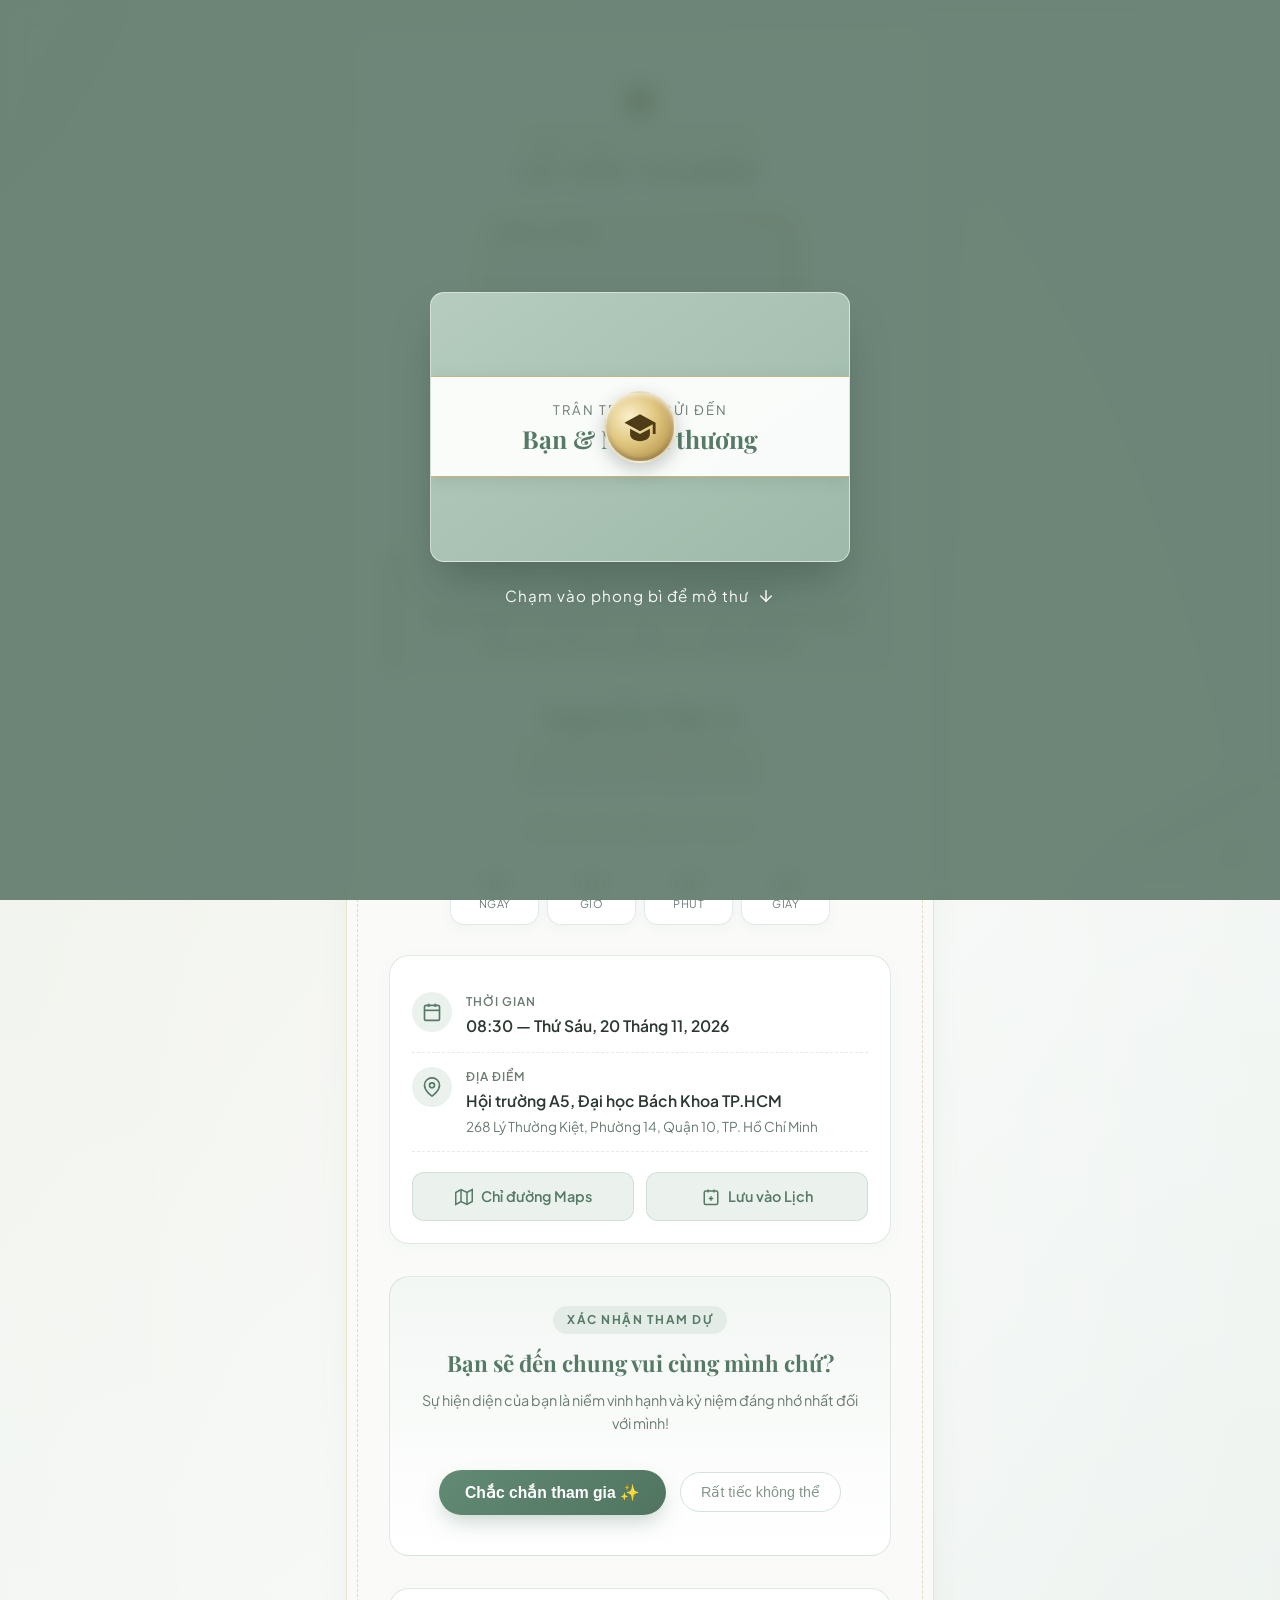
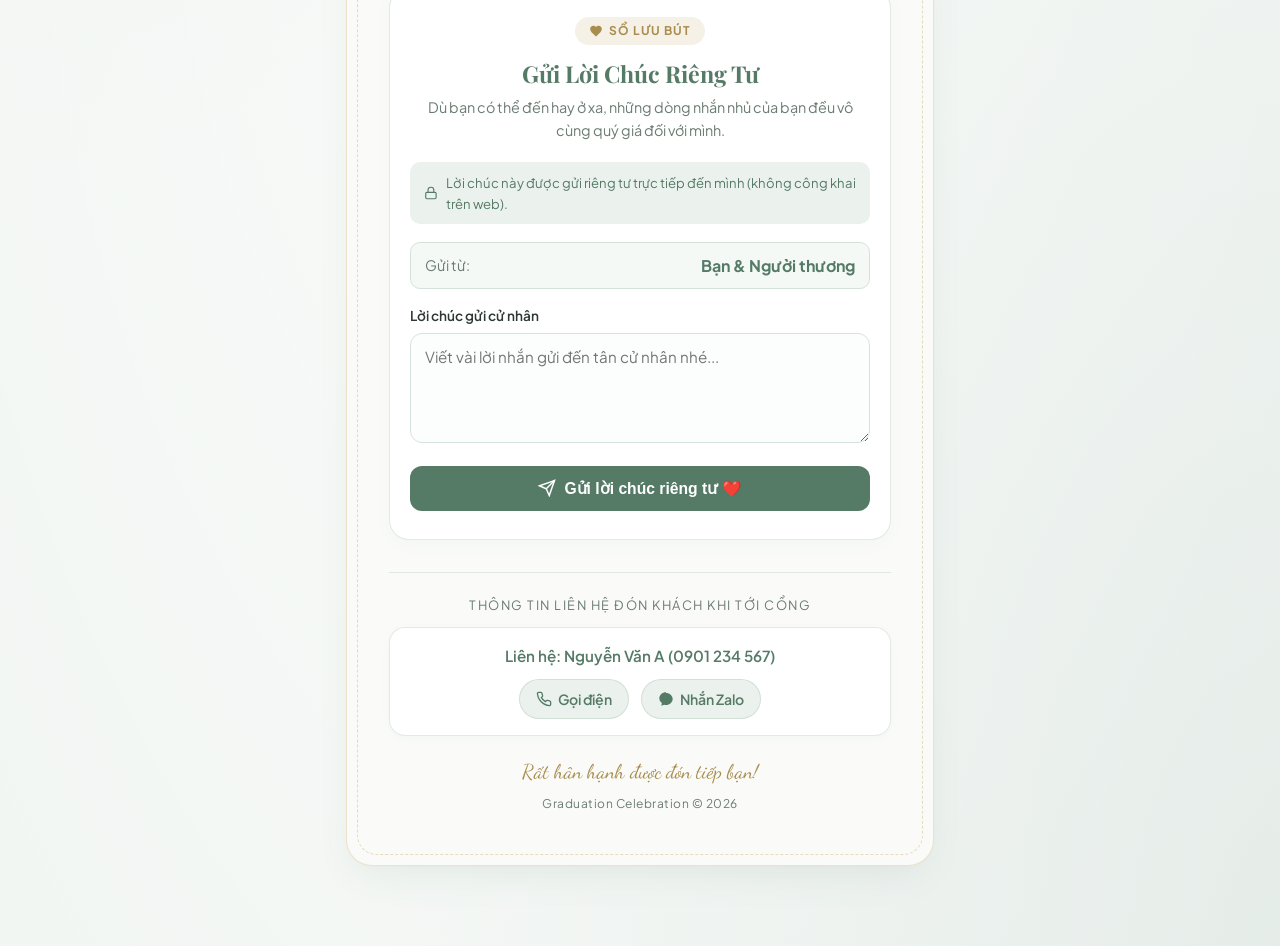
==== index.html @ 9ca1ee2d "Thiệp mời tốt nghiệp hoàn chỉnh" ====
<!DOCTYPE html>
<html lang="vi">
<head>
  <meta charset="UTF-8">
  <meta name="viewport" content="width=device-width, initial-scale=1.0, maximum-scale=1.0, user-scalable=no">
  <title>Thiệp Mời Lễ Tốt Nghiệp 🎓</title>
  
  <!-- Meta tags cho SEO & chia sẻ Zalo, Facebook, iMessage -->
  <meta property="og:title" content="Thư Mời Lễ Tốt Nghiệp Đại Học 🎓">
  <meta property="og:description" content="Trân trọng kính mời bạn đến chung vui cùng mình trong buổi lễ tốt nghiệp đại học!">
  <meta property="og:image" content="https://images.unsplash.com/photo-1523240795612-9a054b0db644?q=80&w=1000">
  <meta property="og:type" content="website">

  <!-- Google Fonts: Playfair Display + Dancing Script + Plus Jakarta Sans -->
  <link rel="preconnect" href="https://fonts.googleapis.com">
  <link rel="preconnect" href="https://fonts.gstatic.com" crossorigin>
  <link href="https://fonts.googleapis.com/css2?family=Dancing+Script:wght@600;700&family=Playfair+Display:ital,wght@0,600;0,700;1,500&family=Plus+Jakarta+Sans:wght@400;500;600;700&display=swap" rel="stylesheet">

  <!-- Canvas Confetti -->
  <script src="https://cdn.jsdelivr.net/npm/canvas-confetti@1.9.3/dist/confetti.browser.min.js"></script>

  <!-- Stylesheet -->
  <link rel="stylesheet" href="assets/css/style.css">
</head>
<body>

  <!-- Background Decorative Botanical SVG Leaves (Light Sage Green) -->
  <div class="botanical-bg-leaves">
    <svg class="leaf-top-left" viewBox="0 0 200 200" fill="none">
      <path d="M20 180 C 60 120, 120 60, 180 20 C 130 50, 80 100, 20 180 Z" fill="#6B907D"/>
      <path d="M40 160 C 80 130, 120 90, 160 50 C 120 70, 80 110, 40 160 Z" fill="#8CAFA0" opacity="0.7"/>
      <path d="M70 140 C 100 110, 140 80, 170 30" stroke="#CDB375" stroke-width="2"/>
    </svg>
    <svg class="leaf-bottom-right" viewBox="0 0 200 200" fill="none">
      <path d="M20 180 C 60 120, 120 60, 180 20 C 130 50, 80 100, 20 180 Z" fill="#6B907D"/>
      <path d="M40 160 C 80 130, 120 90, 160 50 C 120 70, 80 110, 40 160 Z" fill="#8CAFA0" opacity="0.7"/>
      <path d="M70 140 C 100 110, 140 80, 170 30" stroke="#CDB375" stroke-width="2"/>
    </svg>
  </div>

  <!-- Nút Bật/Tắt Nhạc Nền Góc Phải -->
  <button id="musicToggle" class="music-toggle" title="Bật/Tắt nhạc nền" aria-label="Nhạc nền">
    <svg width="22" height="22" viewBox="0 0 24 24" fill="none" stroke="currentColor" stroke-width="2" stroke-linecap="round" stroke-linejoin="round">
      <path d="M9 18V5l12-2v13"></path>
      <circle cx="6" cy="18" r="3"></circle>
      <circle cx="18" cy="16" r="3"></circle>
    </svg>
  </button>

  <!-- ==========================================================================
       MÀN HÌNH CHẶN LINK LẠ (KHI KHÔNG CÓ TRONG DANH SÁCH KHÁCH MỜI ĐÃ LƯU)
       ========================================================================== -->
  <div id="unauthorizedScreen" class="unauthorized-screen" style="display: none;">
    <div class="unauthorized-card">
      <div style="font-size: 3.2rem; margin-bottom: 12px;">🔒</div>
      <h2 class="font-serif" style="color: var(--primary-sage); font-size: 1.55rem; margin-bottom: 8px;">Thiệp Mời Không Hợp Lệ</h2>
      <p style="color: var(--text-muted); font-size: 0.95rem; line-height: 1.6; margin-bottom: 16px;">
        Rất tiếc, liên kết này không tồn tại trong danh sách khách mời chính thức của cử nhân.
      </p>
      <p style="font-size: 0.88rem; color: var(--primary-sage); background: var(--bg-sage-tint); padding: 12px 16px; border-radius: 12px; font-weight: 500;">
        Vui lòng liên hệ trực tiếp với cử nhân để nhận đường link thiệp mời chính xác bạn nhé! 🎓
      </p>
    </div>
  </div>

  <!-- ==========================================================================
       MÀN HÌNH MỞ PHONG BÌ (ENVELOPE SCREEN)
       ========================================================================== -->
  <div id="envelopeScreen" class="envelope-screen">
    <div class="envelope-container">
      
      <div id="envelopeBody" class="envelope-body">
        <!-- Đai giấy trang trọng có tên khách mời -->
        <div class="envelope-belly-band">
          <div class="envelope-to-label">Trân trọng gửi đến</div>
          <div id="envelopeGuestName" class="envelope-guest-name font-serif">Bạn & Người thương</div>
        </div>

        <!-- Con Dấu Sáp Vàng Biểu Tượng Tốt Nghiệp -->
        <div id="waxSeal" class="wax-seal" title="Chạm để mở thiệp">
          <svg width="34" height="34" viewBox="0 0 24 24" fill="#4D3C15">
            <path d="M12 3L1 9L12 15L21 10.09V17H23V9M5 13.18V17.18C5 19.94 8.13 22 12 22C15.87 22 19 19.94 19 17.18V13.18L12 17L5 13.18Z"/>
          </svg>
        </div>
      </div>

      <div class="envelope-prompt">
        <span>Chạm vào phong bì để mở thư</span>
        <svg width="18" height="18" viewBox="0 0 24 24" fill="none" stroke="currentColor" stroke-width="2" stroke-linecap="round" stroke-linejoin="round">
          <line x1="12" y1="5" x2="12" y2="19"></line>
          <polyline points="19 12 12 19 5 12"></polyline>
        </svg>
      </div>

    </div>
  </div>

  <!-- ==========================================================================
       NỘI DUNG THIỆP MỜI CHÍNH
       ========================================================================== -->
  <main class="main-wrapper">
    <article class="invitation-card">

      <!-- Header Icon & Tiêu đề -->
      <div class="card-header-badge">
        <svg class="botanical-icon" viewBox="0 0 24 24" fill="none" stroke="currentColor" stroke-width="1.5">
          <path d="M12 2L15.09 8.26L22 9.27L17 14.14L18.18 21.02L12 17.77L5.82 21.02L7 14.14L2 9.27L8.91 8.26L12 2Z"/>
        </svg>
        <span class="sub-header-tag">Graduation Invitation</span>
        <h1 class="main-invitation-title font-serif">Lễ Tốt Nghiệp</h1>
      </div>

      <!-- Khung Ảnh Vuông Bo Góc Cử Nhân (Square Frame With Slider Controls) -->
      <div class="photo-arch-container photo-square-container">
        <div id="photoArchInner" class="photo-arch-inner">
          <img src="https://images.unsplash.com/photo-1523240795612-9a054b0db644?q=80&w=1000&auto=format&fit=crop" alt="Ảnh Cử Nhân" loading="eager">
        </div>

        <!-- 2 Nút Lật Ảnh & Chấm Chỉ Số (Chỉ hiện khi có >= 2 ảnh) -->
        <button id="photoNavPrev" class="photo-nav-btn photo-nav-prev" type="button" title="Ảnh trước" style="display: none;">‹</button>
        <button id="photoNavNext" class="photo-nav-btn photo-nav-next" type="button" title="Ảnh tiếp theo" style="display: none;">›</button>
        <div id="photoDotsContainer" class="photo-dots-container" style="display: none;"></div>
      </div>

      <!-- Khối Lời Mời Cá Nhân Hóa (Dynamic URL to=...) -->
      <div class="guest-greeting-box">
        <div class="guest-greeting-to">
          Thân gửi: <span id="cardGuestName" class="guest-name-dynamic font-serif">Bạn & Người thương</span>
        </div>
        <div class="guest-greeting-body">
          Trân trọng kính mời bạn đến chung vui và chụp những bức ảnh kỷ niệm cùng mình trong ngày tốt nghiệp đại học!
        </div>
      </div>

      <!-- Thông tin cử nhân (Chủ tiệc) -->
      <div class="graduate-profile">
        <h2 id="graduateFullName" class="graduate-name font-serif">Nguyễn Văn A</h2>
        <div id="graduateDegreeTitle" class="degree-title">Cử nhân Công nghệ Thông tin</div>
        <div id="graduateUniversity" class="university-name">Đại học Bách Khoa - ĐHQG TP.HCM</div>
      </div>

      <!-- Đồng Hồ Đếm Ngược (Countdown) -->
      <section class="countdown-section">
        <div class="countdown-title">Đếm ngược đến giờ làm lễ</div>
        <div class="countdown-grid">
          <div class="countdown-unit">
            <div id="countDays" class="countdown-number">00</div>
            <div class="countdown-label">Ngày</div>
          </div>
          <div class="countdown-unit">
            <div id="countHours" class="countdown-number">00</div>
            <div class="countdown-label">Giờ</div>
          </div>
          <div class="countdown-unit">
            <div id="countMins" class="countdown-number">00</div>
            <div class="countdown-label">Phút</div>
          </div>
          <div class="countdown-unit">
            <div id="countSecs" class="countdown-number">00</div>
            <div class="countdown-label">Giây</div>
          </div>
        </div>
      </section>

      <!-- Chi Tiết Buổi Lễ (Ceremony Details) -->
      <section class="ceremony-details">
        
        <!-- Thời gian -->
        <div class="detail-row">
          <div class="detail-icon-wrap">
            <svg width="20" height="20" viewBox="0 0 24 24" fill="none" stroke="currentColor" stroke-width="2">
              <rect x="3" y="4" width="18" height="18" rx="2" ry="2"></rect>
              <line x1="16" y1="2" x2="16" y2="6"></line>
              <line x1="8" y1="2" x2="8" y2="6"></line>
              <line x1="3" y1="10" x2="21" y2="10"></line>
            </svg>
          </div>
          <div class="detail-content">
            <div class="detail-label">Thời gian</div>
            <div class="detail-value">
              <span id="ceremonyTimeFormatted">08:30</span> — <span id="ceremonyDateFormatted">Thứ Sáu, 20 Tháng 11, 2026</span>
            </div>
          </div>
        </div>

        <!-- Địa điểm -->
        <div class="detail-row">
          <div class="detail-icon-wrap">
            <svg width="20" height="20" viewBox="0 0 24 24" fill="none" stroke="currentColor" stroke-width="2">
              <path d="M21 10c0 7-9 13-9 13s-9-6-9-13a9 9 0 0 1 18 0z"></path>
              <circle cx="12" cy="10" r="3"></circle>
            </svg>
          </div>
          <div class="detail-content">
            <div class="detail-label">Địa điểm</div>
            <div id="ceremonyVenueName" class="detail-value">Hội trường A5, Đại học Bách Khoa TP.HCM</div>
            <div id="ceremonyAddress" class="detail-sub">268 Lý Thường Kiệt, Phường 14, Quận 10, TP.HCM</div>
          </div>
        </div>

        <!-- 2 Nút Tiện Ích: Maps & Calendar -->
        <div class="action-buttons-group">
          <a id="btnGoogleMaps" href="https://maps.google.com" target="_blank" rel="noopener noreferrer" class="btn-utility btn-maps">
            <svg width="18" height="18" viewBox="0 0 24 24" fill="none" stroke="currentColor" stroke-width="2">
              <polygon points="1 6 1 22 8 18 16 22 23 18 23 2 16 6 8 2 1 6"></polygon>
              <line x1="8" y1="2" x2="8" y2="18"></line>
              <line x1="16" y1="6" x2="16" y2="22"></line>
            </svg>
            <span>Chỉ đường Maps</span>
          </a>

          <a id="btnGoogleCalendar" href="#" target="_blank" rel="noopener noreferrer" class="btn-utility btn-calendar">
            <svg width="18" height="18" viewBox="0 0 24 24" fill="none" stroke="currentColor" stroke-width="2">
              <rect x="3" y="4" width="18" height="18" rx="2" ry="2"></rect>
              <line x1="16" y1="2" x2="16" y2="6"></line>
              <line x1="8" y1="2" x2="8" y2="6"></line>
              <line x1="12" y1="11" x2="12" y2="17"></line>
              <line x1="9" y1="14" x2="15" y2="14"></line>
            </svg>
            <span>Lưu vào Lịch</span>
          </a>
        </div>

      </section>

      <!-- ==========================================================================
           PHẦN 1: KHU VỰC TƯƠNG TÁC RSVP (ĐỘC LẬP)
           ========================================================================== -->
      <section class="rsvp-section">
        <span class="rsvp-badge">Xác nhận tham dự</span>
        <h3 class="rsvp-question font-serif">Bạn sẽ đến chung vui cùng mình chứ?</h3>
        <p class="rsvp-subtext">Sự hiện diện của bạn là niềm vinh hạnh và kỷ niệm đáng nhớ nhất đối với mình!</p>

        <div class="rsvp-buttons-area">
          <!-- Nút Chắc Chắn Tham Gia -->
          <button id="btnAttend" class="btn-attend" type="button">
            <span>Chắc chắn tham gia ✨</span>
          </button>

          <!-- Nút Troll Né Tránh (Runaway) -->
          <button id="btnRunaway" class="btn-decline" type="button">
            Rất tiếc không thể
          </button>
        </div>

        <!-- Thông báo sau khi xác nhận -->
        <div id="rsvpStatusMessage" class="rsvp-status-message"></div>
      </section>

      <!-- ==========================================================================
           PHẦN 2: KHU VỰC GỬI LỜI CHÚC RIÊNG TƯ (DÙNG LUÔN TÊN TRÊN LINK)
           ========================================================================== -->
      <section class="wishes-section">
        <div class="wishes-header">
          <span class="wishes-badge">
            <svg width="14" height="14" viewBox="0 0 24 24" fill="currentColor">
              <path d="M12 21.35l-1.45-1.32C5.4 15.36 2 12.28 2 8.5 2 5.42 4.42 3 7.5 3c1.74 0 3.41.81 4.5 2.09C13.09 3.81 14.76 3 16.5 3 19.58 3 22 5.42 22 8.5c0 3.78-3.4 6.86-8.55 11.54L12 21.35z"/>
            </svg>
            Sổ lưu bút
          </span>
          <h3 class="wishes-title font-serif">Gửi Lời Chúc Riêng Tư</h3>
          <p class="wishes-subtext">Dù bạn có thể đến hay ở xa, những dòng nhắn nhủ của bạn đều vô cùng quý giá đối với mình.</p>
        </div>

        <!-- Cam kết tính bảo mật (Private) -->
        <div class="privacy-notice">
          <svg width="16" height="16" viewBox="0 0 24 24" fill="none" stroke="currentColor" stroke-width="2">
            <rect x="3" y="11" width="18" height="11" rx="2" ry="2"></rect>
            <path d="M7 11V7a5 5 0 0 1 10 0v4"></path>
          </svg>
          <span>Lời chúc này được gửi riêng tư trực tiếp đến mình (không công khai trên web).</span>
        </div>

        <form id="wishForm">
          <!-- Hiển thị tên người gửi tự động lấy từ Link, không cần nhập lại -->
          <div class="wish-sender-badge">
            <span class="wish-sender-label">Gửi từ:</span>
            <span id="wishSenderDisplay" class="wish-sender-value">Bạn & Người thương</span>
          </div>

          <div class="form-group">
            <label class="form-label" for="wishMessage">Lời chúc gửi cử nhân</label>
            <textarea id="wishMessage" class="form-textarea" placeholder="Viết vài lời nhắn gửi đến tân cử nhân nhé..." required></textarea>
          </div>

          <button id="btnSendWish" type="submit" class="btn-send-wish">
            <svg width="18" height="18" viewBox="0 0 24 24" fill="none" stroke="currentColor" stroke-width="2">
              <line x1="22" y1="2" x2="11" y2="13"></line>
              <polygon points="22 2 15 22 11 13 2 9 22 2"></polygon>
            </svg>
            <span>Gửi lời chúc riêng tư ❤️</span>
          </button>
        </form>

        <div id="wishSuccessBox" class="wish-success-box">
          <p>Lời chúc của bạn đã được gửi riêng tới mình rồi nhé, cảm ơn bạn rất nhiều! ❤️</p>
        </div>
      </section>

      <!-- ==========================================================================
           FOOTER & THÔNG TIN LIÊN HỆ ĐÓN KHÁCH (TỐI GIẢN: SĐT / ZALO & NOTE TÊN)
           ========================================================================== -->
      <footer class="card-footer">
        <div class="footer-hotline-title">Thông tin liên hệ đón khách khi tới cổng</div>
        
        <div class="footer-contact-box">
          <div id="contactPersonNote" class="contact-name-note">
            Liên hệ: Nguyễn Văn A (0901 234 567)
          </div>
          <div class="footer-contact-actions">
            <!-- Nút gọi điện thoại trực tiếp -->
            <a id="btnContactPhone" href="tel:0901234567" class="contact-pill">
              <svg width="16" height="16" viewBox="0 0 24 24" fill="none" stroke="currentColor" stroke-width="2">
                <path d="M22 16.92v3a2 2 0 0 1-2.18 2 19.79 19.79 0 0 1-8.63-3.07 19.5 19.5 0 0 1-6-6 19.79 19.79 0 0 1-3.07-8.67A2 2 0 0 1 4.11 2h3a2 2 0 0 1 2 1.72 12.84 12.84 0 0 0 .7 2.81 2 2 0 0 1-.45 2.11L8.09 9.91a16 16 0 0 0 6 6l1.27-1.27a2 2 0 0 1 2.11-.45 12.84 12.84 0 0 0 2.81.7A2 2 0 0 1 22 16.92z"></path>
              </svg>
              <span>Gọi điện</span>
            </a>

            <!-- Nút mở Zalo trực tiếp bằng chính SĐT đó -->
            <a id="btnContactZalo" href="https://zalo.me/0901234567" target="_blank" rel="noopener noreferrer" class="contact-pill">
              <svg width="16" height="16" viewBox="0 0 24 24" fill="currentColor">
                <path d="M12 2C6.48 2 2 6.03 2 11c0 2.87 1.5 5.43 3.84 7.02L5 22l4.3-1.43C10.16 20.8 11.06 21 12 21c5.52 0 10-4.03 10-9s-4.48-9-10-9z"/>
              </svg>
              <span>Nhắn Zalo</span>
            </a>
          </div>
        </div>

        <div class="closing-message font-script">
          Rất hân hạnh được đón tiếp bạn!
        </div>

        <div class="copyright-text">
          Graduation Celebration © 2026
        </div>
      </footer>

    </article>
  </main>

  <!-- ==========================================================================
       MEME POPUP (Khi khách bấm trúng nút né tránh troll)
       ========================================================================== -->
  <div id="memeModal" class="meme-modal">
    <div class="meme-card">
      <div class="meme-icon">🎓😜</div>
      <h4 class="meme-title font-serif">Bạn nhanh tay quá rồi đấy!</h4>
      <p class="meme-desc">
        Bạn đã thử từ chối bất thành! Hệ thống xin phép tự động đổi thành: <strong>Chắc chắn tham gia</strong> nhé! Hẹn gặp bạn ở buổi lễ nhen!
      </p>
      <button id="btnMemeOk" type="button" class="btn-meme-ok">
        Được rồi, mình sẽ tới! 🥰
      </button>
    </div>
  </div>

  <!-- Scripts -->
  <script src="env.js"></script>
  <script src="assets/js/config.js"></script>
  <script src="assets/js/app.js"></script>
</body>
</html>
---- assets/css/style.css ----
/* ==========================================================================
   MINIMALIST BOTANICAL / LIGHT SAGE GREEN GRADUATION INVITATION STYLES
   ========================================================================== */

:root {
  /* Tông màu XANH NHẠT (Light Sage Green / Soft Matcha) chủ đạo */
  --bg-sage-light: #F2F6F3;
  --bg-sage-tint: #EBF2ED;
  --bg-sage-subtle: #DFEAE3;
  --bg-card: #FAFBF9;
  --bg-card-pure: #FFFFFF;
  
  /* Primary Soft Sage (Nhẹ nhàng, thanh lịch, không bị tối sẫm) */
  --primary-sage: #557A66;
  --primary-sage-hover: #466755;
  --primary-sage-light: #709480;
  --primary-sage-soft: #8BAAA0;
  --primary-sage-badge: #E3ECE6;
  
  /* Accent Champagne Gold (Vàng nhạt trang nhã) */
  --accent-gold: #CDB375;
  --accent-gold-light: #F7F1DF;
  --accent-gold-dark: #A88D4E;
  
  /* Typography Text Colors */
  --text-primary: #2C3831;
  --text-muted: #6B7C72;
  --text-gold: #A88D4E;
  
  /* Borders & Shadows */
  --border-soft: rgba(85, 122, 102, 0.16);
  --border-gold: rgba(205, 179, 117, 0.35);
  --shadow-card: 0 16px 40px -12px rgba(85, 122, 102, 0.12), 0 2px 6px rgba(0,0,0,0.02);
  --shadow-hover: 0 20px 45px -10px rgba(85, 122, 102, 0.18);
  --radius-card: 26px;
  --radius-arch: 160px 160px 24px 24px;
}

/* Reset & Base */
*, *::before, *::after {
  box-sizing: border-box;
  margin: 0;
  padding: 0;
}

html {
  scroll-behavior: smooth;
  font-size: 16px;
}

body {
  font-family: 'Plus Jakarta Sans', 'Montserrat', -apple-system, BlinkMacSystemFont, sans-serif;
  background-color: var(--bg-sage-light);
  background-image: 
    radial-gradient(at 0% 0%, rgba(205, 179, 117, 0.1) 0px, transparent 50%),
    radial-gradient(at 100% 100%, rgba(139, 170, 160, 0.12) 0px, transparent 50%),
    radial-gradient(at 50% 50%, rgba(255, 255, 255, 0.6) 0px, transparent 100%);
  color: var(--text-primary);
  line-height: 1.6;
  min-height: 100vh;
  position: relative;
  overflow-x: hidden;
  -webkit-font-smoothing: antialiased;
}

/* Typography Helpers */
.font-serif {
  font-family: 'Playfair Display', 'Cormorant Garamond', Georgia, serif;
}

.font-script {
  font-family: 'Dancing Script', 'Alex Brush', cursive;
}

/* Botanical Background Decor */
.botanical-bg-leaves {
  position: fixed;
  inset: 0;
  pointer-events: none;
  z-index: 0;
  overflow: hidden;
  opacity: 0.28;
}

.leaf-top-left {
  position: absolute;
  top: -60px;
  left: -60px;
  width: 260px;
  height: 260px;
  transform: rotate(-15deg);
}

.leaf-bottom-right {
  position: absolute;
  bottom: -60px;
  right: -60px;
  width: 280px;
  height: 280px;
  transform: rotate(195deg);
}

/* Floating Audio Toggle */
.music-toggle {
  position: fixed;
  bottom: 24px;
  right: 24px;
  z-index: 99;
  width: 48px;
  height: 48px;
  border-radius: 50%;
  background: var(--bg-card-pure);
  border: 1.5px solid var(--accent-gold);
  color: var(--primary-sage);
  display: flex;
  align-items: center;
  justify-content: center;
  cursor: pointer;
  box-shadow: 0 8px 20px rgba(85, 122, 102, 0.15);
  transition: all 0.3s cubic-bezier(0.34, 1.56, 0.64, 1);
}

.music-toggle:hover {
  transform: scale(1.1);
  background: #FFF;
}

.music-toggle.playing {
  animation: rotateDisc 6s linear infinite;
  box-shadow: 0 0 0 5px rgba(205, 179, 117, 0.25);
}

@keyframes rotateDisc {
  from { transform: rotate(0deg); }
  to { transform: rotate(360deg); }
}

/* ==========================================================================
   ENVELOPE SCREEN (Opening Experience - Tông Xanh Nhạt Pastel)
   ========================================================================== */
.envelope-screen {
  position: fixed;
  inset: 0;
  background: rgba(90, 118, 103, 0.88);
  backdrop-filter: blur(10px);
  z-index: 999;
  display: flex;
  flex-direction: column;
  align-items: center;
  justify-content: center;
  padding: 20px;
  transition: opacity 0.8s ease, visibility 0.8s ease;
}

.envelope-screen.opened {
  opacity: 0;
  visibility: hidden;
  pointer-events: none;
}

.envelope-container {
  width: 100%;
  max-width: 420px;
  perspective: 1000px;
  display: flex;
  flex-direction: column;
  align-items: center;
}

.envelope-body {
  position: relative;
  width: 100%;
  height: 270px;
  background: linear-gradient(145deg, #B5CCBE, #9EB9A9);
  border-radius: 14px;
  box-shadow: 0 25px 45px -10px rgba(35, 55, 45, 0.35);
  border: 1.5px solid rgba(255, 255, 255, 0.5);
  display: flex;
  align-items: center;
  justify-content: center;
  overflow: hidden;
  cursor: pointer;
  transition: transform 0.4s ease;
}

.envelope-body:hover {
  transform: translateY(-4px);
}

.envelope-belly-band {
  position: absolute;
  width: 100%;
  background: rgba(253, 254, 253, 0.96);
  padding: 22px 18px;
  text-align: center;
  box-shadow: 0 4px 15px rgba(70, 95, 80, 0.15);
  border-top: 1px solid var(--accent-gold);
  border-bottom: 1px solid var(--accent-gold);
  z-index: 2;
}

.envelope-to-label {
  font-size: 0.82rem;
  text-transform: uppercase;
  letter-spacing: 2px;
  color: var(--text-muted);
  margin-bottom: 4px;
}

.envelope-guest-name {
  font-size: 1.55rem;
  color: var(--primary-sage);
  font-weight: 700;
  line-height: 1.2;
}

/* Wax Seal Button (Vàng Nhạt) */
.wax-seal {
  position: absolute;
  z-index: 5;
  width: 72px;
  height: 72px;
  border-radius: 50%;
  background: radial-gradient(circle at 35% 35%, #FBF0CC 0%, #E2C983 40%, #B8974E 80%, #8C6F2F 100%);
  box-shadow: 
    0 6px 18px rgba(60, 80, 70, 0.3),
    inset 0 2px 4px rgba(255, 255, 255, 0.7),
    inset 0 -2px 5px rgba(0, 0, 0, 0.3);
  display: flex;
  align-items: center;
  justify-content: center;
  cursor: pointer;
  border: 2px solid rgba(255, 255, 255, 0.6);
  animation: pulseWax 2s infinite ease-in-out;
  transition: transform 0.3s ease;
}

.wax-seal:hover {
  transform: scale(1.08);
}

.wax-seal-initials {
  font-family: 'Playfair Display', serif;
  font-weight: 700;
  font-size: 1.45rem;
  color: #4D3C15;
  text-shadow: 1px 1px 1px rgba(255, 255, 255, 0.6), -1px -1px 1px rgba(0, 0, 0, 0.3);
  letter-spacing: 1px;
}

@keyframes pulseWax {
  0%, 100% {
    box-shadow: 0 6px 18px rgba(60, 80, 70, 0.3), 0 0 0 0 rgba(205, 179, 117, 0.4);
  }
  50% {
    box-shadow: 0 6px 20px rgba(60, 80, 70, 0.35), 0 0 0 12px rgba(205, 179, 117, 0);
  }
}

.envelope-prompt {
  margin-top: 22px;
  color: #FFFFFF;
  font-size: 0.95rem;
  letter-spacing: 1px;
  text-align: center;
  display: flex;
  align-items: center;
  gap: 8px;
  opacity: 0.95;
  animation: bounceHint 1.8s infinite ease-in-out;
}

@keyframes bounceHint {
  0%, 100% { transform: translateY(0); }
  50% { transform: translateY(5px); }
}

/* ==========================================================================
   MAIN INVITATION CARD (Container)
   ========================================================================== */
.main-wrapper {
  position: relative;
  z-index: 10;
  width: 100%;
  max-width: 620px;
  margin: 0 auto;
  padding: 26px 16px 80px 16px;
}

.invitation-card {
  background: var(--bg-card);
  border-radius: var(--radius-card);
  border: 1px solid var(--border-gold);
  box-shadow: var(--shadow-card);
  padding: 38px 22px;
  position: relative;
  overflow: hidden;
}

@media (min-width: 640px) {
  .invitation-card {
    padding: 52px 42px;
  }
}

/* Subtle Card Inner Border */
.invitation-card::after {
  content: '';
  position: absolute;
  inset: 10px;
  border: 1px dashed rgba(205, 179, 117, 0.45);
  border-radius: calc(var(--radius-card) - 6px);
  pointer-events: none;
}

/* Top Botanical Ribbon & Monogram */
.card-header-badge {
  text-align: center;
  margin-bottom: 22px;
}

.botanical-icon {
  width: 42px;
  height: 42px;
  margin: 0 auto 8px auto;
  display: block;
  fill: var(--accent-gold);
}

.sub-header-tag {
  font-size: 0.75rem;
  letter-spacing: 4px;
  text-transform: uppercase;
  color: var(--accent-gold-dark);
  font-weight: 600;
  display: block;
}

.main-invitation-title {
  font-size: 1.85rem;
  color: var(--primary-sage);
  font-weight: 700;
  letter-spacing: 1px;
  text-transform: uppercase;
  margin-top: 4px;
  line-height: 1.3;
}

/* Hero Portrait Frame (To hơn, Hình vuông bo cong nhẹ, Đẹp mắt) */
.photo-arch-container, .photo-square-container {
  width: 100%;
  max-width: 310px;
  height: 310px;
  margin: 24px auto;
  border-radius: 22px;
  padding: 6px;
  background: linear-gradient(135deg, var(--accent-gold-light), var(--accent-gold), var(--accent-gold-dark));
  box-shadow: 0 16px 32px -8px rgba(85, 122, 102, 0.22);
  position: relative;
}

@media (max-width: 360px) {
  .photo-arch-container, .photo-square-container {
    max-width: 270px;
    height: 270px;
  }
}

.photo-arch-inner {
  width: 100%;
  height: 100%;
  border-radius: 17px;
  overflow: hidden;
  background: #EAEFEA;
  position: relative;
}

.photo-arch-inner img {
  width: 100%;
  height: 100%;
  object-fit: cover;
  display: block;
  transition: opacity 0.6s ease-in-out;
}

.photo-arch-inner img.slider-item {
  position: absolute;
  inset: 0;
  opacity: 0;
  pointer-events: none;
}

.photo-arch-inner img.slider-item.active {
  opacity: 1;
  pointer-events: auto;
}

/* Nút Lật Ảnh Previous / Next */
.photo-nav-btn {
  position: absolute;
  top: 50%;
  transform: translateY(-50%);
  width: 36px;
  height: 36px;
  border-radius: 50%;
  background: rgba(255, 255, 255, 0.88);
  backdrop-filter: blur(6px);
  border: 1px solid rgba(85, 122, 102, 0.25);
  color: var(--primary-sage);
  font-size: 1.4rem;
  line-height: 1;
  display: flex;
  align-items: center;
  justify-content: center;
  cursor: pointer;
  z-index: 10;
  transition: all 0.25s cubic-bezier(0.34, 1.56, 0.64, 1);
  box-shadow: 0 4px 12px rgba(0, 0, 0, 0.15);
  user-select: none;
  padding: 0;
}

.photo-nav-btn:hover {
  background: #FFFFFF;
  color: var(--primary-sage-hover);
  transform: translateY(-50%) scale(1.12);
  box-shadow: 0 6px 16px rgba(0, 0, 0, 0.2);
}

.photo-nav-prev {
  left: 14px;
}

.photo-nav-next {
  right: 14px;
}

/* Chấm tròn phân trang (Dots) */
.photo-dots-container {
  position: absolute;
  bottom: 12px;
  left: 50%;
  transform: translateX(-50%);
  display: flex;
  align-items: center;
  gap: 6px;
  z-index: 10;
  background: rgba(0, 0, 0, 0.28);
  backdrop-filter: blur(4px);
  padding: 4px 8px;
  border-radius: 12px;
}

.photo-dot {
  width: 6px;
  height: 6px;
  border-radius: 50%;
  background: rgba(255, 255, 255, 0.55);
  transition: all 0.25s ease;
  cursor: pointer;
}

.photo-dot.active {
  width: 16px;
  border-radius: 4px;
  background: #FFFFFF;
}

/* Greeting Section */
.guest-greeting-box {
  background: rgba(235, 242, 237, 0.65);
  border: 1px solid var(--border-soft);
  border-left: 4px solid var(--primary-sage-light);
  border-radius: 12px;
  padding: 16px 18px;
  margin: 26px 0;
  text-align: center;
}

.guest-greeting-to {
  font-size: 0.95rem;
  color: var(--text-muted);
}

.guest-name-dynamic {
  font-size: 1.35rem;
  font-weight: 700;
  color: var(--primary-sage);
  display: inline-block;
  margin-left: 4px;
}

.guest-greeting-body {
  font-size: 0.92rem;
  color: var(--text-primary);
  margin-top: 6px;
  font-style: italic;
}

/* Graduate Name & Degree */
.graduate-profile {
  text-align: center;
  margin-bottom: 28px;
}

.graduate-name {
  font-size: 1.95rem;
  font-weight: 700;
  color: var(--primary-sage);
  line-height: 1.2;
}

.degree-title {
  font-size: 1rem;
  color: var(--accent-gold-dark);
  font-weight: 600;
  letter-spacing: 0.5px;
  margin-top: 4px;
}

.university-name {
  font-size: 0.9rem;
  color: var(--text-muted);
  margin-top: 2px;
}

/* Countdown Box */
.countdown-section {
  margin: 30px 0;
  text-align: center;
}

.countdown-title {
  font-size: 0.78rem;
  text-transform: uppercase;
  letter-spacing: 2px;
  color: var(--text-muted);
  margin-bottom: 12px;
}

.countdown-grid {
  display: grid;
  grid-template-columns: repeat(4, 1fr);
  gap: 8px;
  max-width: 380px;
  margin: 0 auto;
}

.countdown-unit {
  background: #FFFFFF;
  border: 1px solid var(--border-soft);
  border-radius: 14px;
  padding: 12px 6px;
  box-shadow: 0 4px 12px rgba(85, 122, 102, 0.05);
}

.countdown-number {
  font-size: 1.55rem;
  font-weight: 700;
  color: var(--primary-sage);
  line-height: 1.1;
  font-family: 'Playfair Display', serif;
}

.countdown-label {
  font-size: 0.68rem;
  color: var(--text-muted);
  text-transform: uppercase;
  letter-spacing: 0.5px;
  margin-top: 2px;
}

/* ==========================================================================
   CEREMONY DETAILS CARD
   ========================================================================== */
.ceremony-details {
  background: #FFFFFF;
  border-radius: 20px;
  border: 1px solid var(--border-soft);
  padding: 22px;
  margin: 30px 0;
  box-shadow: 0 4px 16px rgba(85, 122, 102, 0.04);
}

.detail-row {
  display: flex;
  align-items: flex-start;
  gap: 14px;
  padding: 14px 0;
  border-bottom: 1px dashed rgba(85, 122, 102, 0.15);
}

.detail-row:last-child {
  border-bottom: none;
  padding-bottom: 0;
}

.detail-icon-wrap {
  width: 40px;
  height: 40px;
  border-radius: 50%;
  background: var(--bg-sage-tint);
  color: var(--primary-sage);
  display: flex;
  align-items: center;
  justify-content: center;
  flex-shrink: 0;
}

.detail-content {
  flex: 1;
}

.detail-label {
  font-size: 0.75rem;
  text-transform: uppercase;
  letter-spacing: 1px;
  color: var(--text-muted);
  font-weight: 600;
}

.detail-value {
  font-size: 0.98rem;
  color: var(--text-primary);
  font-weight: 600;
  margin-top: 2px;
}

.detail-sub {
  font-size: 0.85rem;
  color: var(--text-muted);
  margin-top: 2px;
}

/* Action Buttons (Maps & Calendar) */
.action-buttons-group {
  display: grid;
  grid-template-columns: 1fr;
  gap: 12px;
  margin-top: 20px;
}

@media (min-width: 480px) {
  .action-buttons-group {
    grid-template-columns: 1fr 1fr;
  }
}

.btn-utility {
  display: inline-flex;
  align-items: center;
  justify-content: center;
  gap: 8px;
  padding: 12px 18px;
  border-radius: 12px;
  font-size: 0.9rem;
  font-weight: 600;
  text-decoration: none;
  transition: all 0.25s ease;
  cursor: pointer;
}

.btn-maps {
  background: var(--bg-sage-tint);
  color: var(--primary-sage);
  border: 1px solid var(--border-soft);
}

.btn-maps:hover {
  background: var(--bg-sage-subtle);
  transform: translateY(-2px);
}

.btn-calendar {
  background: var(--bg-sage-tint);
  color: var(--primary-sage);
  border: 1px solid var(--border-soft);
}

.btn-calendar:hover {
  background: var(--bg-sage-subtle);
  transform: translateY(-2px);
}

/* ==========================================================================
   STANDALONE RSVP SECTION
   ========================================================================== */
.rsvp-section {
  background: linear-gradient(180deg, #F3F7F4 0%, #FFFFFF 100%);
  border-radius: 20px;
  border: 1px solid var(--border-soft);
  padding: 28px 18px;
  margin: 32px 0;
  text-align: center;
  position: relative;
  overflow: hidden;
}

.rsvp-badge {
  display: inline-block;
  background: var(--primary-sage-badge);
  color: var(--primary-sage);
  font-size: 0.75rem;
  font-weight: 700;
  padding: 4px 14px;
  border-radius: 20px;
  text-transform: uppercase;
  letter-spacing: 1.5px;
  margin-bottom: 12px;
}

.rsvp-question {
  font-size: 1.4rem;
  color: var(--primary-sage);
  font-weight: 700;
  margin-bottom: 8px;
}

.rsvp-subtext {
  font-size: 0.9rem;
  color: var(--text-muted);
  max-width: 440px;
  margin: 0 auto 22px auto;
}

/* RSVP Interactive Area */
.rsvp-buttons-area {
  position: relative;
  min-height: 70px;
  display: flex;
  align-items: center;
  justify-content: center;
  gap: 14px;
  flex-wrap: wrap;
}

/* Button 1: Attend (Soft Sage Green - Nhẹ Nhàng Tươi Sáng) */
.btn-attend {
  background: linear-gradient(135deg, #628A74, #507460);
  color: #FFFFFF;
  border: none;
  padding: 13px 26px;
  border-radius: 30px;
  font-size: 0.98rem;
  font-weight: 600;
  cursor: pointer;
  box-shadow: 0 10px 22px -5px rgba(85, 122, 102, 0.35);
  display: inline-flex;
  align-items: center;
  gap: 8px;
  transition: all 0.3s cubic-bezier(0.34, 1.56, 0.64, 1);
  position: relative;
  z-index: 2;
}

.btn-attend:hover {
  transform: translateY(-2px) scale(1.02);
  box-shadow: 0 12px 25px -4px rgba(85, 122, 102, 0.45);
}

.btn-attend.confirmed {
  background: linear-gradient(135deg, #4F936B, #3D7856);
  pointer-events: none;
}

/* Button 2: Runaway Troll Button */
.btn-decline {
  background: #FFFFFF;
  color: #83978B;
  border: 1px solid #D5E2D9;
  padding: 11px 20px;
  border-radius: 30px;
  font-size: 0.9rem;
  font-weight: 500;
  cursor: pointer;
  transition: transform 0.22s cubic-bezier(0.2, 0.8, 0.2, 1), background-color 0.2s, color 0.2s;
  user-select: none;
  touch-action: none;
  position: relative;
  z-index: 3;
  white-space: nowrap;
}

.btn-decline:hover {
  background: #FFF5F5;
  color: #D32F2F;
  border-color: #FFCDD2;
}

.btn-decline.teleporting {
  position: fixed !important;
}

.rsvp-status-message {
  margin-top: 16px;
  font-size: 0.92rem;
  font-weight: 600;
  color: var(--primary-sage);
  display: none;
  animation: fadeIn 0.4s ease-in;
}

/* ==========================================================================
   STANDALONE PRIVATE WISHES (GUESTBOOK)
   ========================================================================== */
.wishes-section {
  background: #FFFFFF;
  border-radius: 20px;
  border: 1px solid var(--border-soft);
  padding: 28px 20px;
  margin: 32px 0;
  box-shadow: 0 4px 16px rgba(85, 122, 102, 0.04);
}

.wishes-header {
  text-align: center;
  margin-bottom: 20px;
}

.wishes-badge {
  display: inline-flex;
  align-items: center;
  gap: 6px;
  background: rgba(205, 179, 117, 0.18);
  color: var(--accent-gold-dark);
  font-size: 0.75rem;
  font-weight: 700;
  padding: 4px 14px;
  border-radius: 20px;
  text-transform: uppercase;
  letter-spacing: 1px;
  margin-bottom: 10px;
}

.wishes-title {
  font-size: 1.45rem;
  color: var(--primary-sage);
  font-weight: 700;
}

.wishes-subtext {
  font-size: 0.9rem;
  color: var(--text-muted);
  margin-top: 4px;
}

/* Privacy Guarantee Tag */
.privacy-notice {
  display: flex;
  align-items: center;
  justify-content: center;
  gap: 8px;
  background: var(--bg-sage-tint);
  border-radius: 10px;
  padding: 10px 14px;
  font-size: 0.82rem;
  color: var(--primary-sage);
  margin-bottom: 18px;
}

/* Khối hiển thị tên khách mời tự động (Khóa cố định không cần gõ) */
.wish-sender-badge {
  display: flex;
  align-items: center;
  justify-content: space-between;
  background: #F5F9F6;
  border: 1px solid #D5E2D9;
  border-radius: 10px;
  padding: 10px 14px;
  margin-bottom: 16px;
  font-size: 0.9rem;
}

.wish-sender-label {
  color: var(--text-muted);
}

.wish-sender-value {
  color: var(--primary-sage);
  font-weight: 700;
  font-size: 1rem;
}

.form-group {
  margin-bottom: 16px;
  text-align: left;
}

.form-label {
  display: block;
  font-size: 0.85rem;
  font-weight: 600;
  color: var(--text-primary);
  margin-bottom: 6px;
}

.form-textarea {
  width: 100%;
  border: 1.5px solid #D7E4DC;
  border-radius: 12px;
  padding: 12px 14px;
  font-size: 0.95rem;
  font-family: inherit;
  color: var(--text-primary);
  background: #FCFDFD;
  transition: all 0.25s ease;
  min-height: 110px;
  resize: vertical;
  line-height: 1.5;
}

.form-textarea:focus {
  outline: none;
  border-color: var(--primary-sage);
  box-shadow: 0 0 0 4px rgba(85, 122, 102, 0.12);
  background: #FFFFFF;
}

.btn-send-wish {
  width: 100%;
  background: var(--primary-sage);
  color: #FFFFFF;
  border: none;
  padding: 13px 20px;
  border-radius: 12px;
  font-size: 0.98rem;
  font-weight: 600;
  cursor: pointer;
  display: flex;
  align-items: center;
  justify-content: center;
  gap: 8px;
  transition: all 0.25s ease;
}

.btn-send-wish:hover {
  background: var(--primary-sage-hover);
  transform: translateY(-2px);
}

.btn-send-wish:disabled {
  opacity: 0.7;
  cursor: not-allowed;
  transform: none;
}

.wish-success-box {
  display: none;
  background: #EFF7F2;
  border: 1px solid #C4E4CF;
  border-radius: 14px;
  padding: 18px;
  text-align: center;
  animation: fadeIn 0.4s ease-in;
}

.wish-success-box p {
  color: #2D7546;
  font-size: 0.95rem;
  font-weight: 600;
}

/* ==========================================================================
   FOOTER SECTION (Thông tin liên hệ tối giản: SĐT + Zalo + Note Tên)
   ========================================================================== */
.card-footer {
  text-align: center;
  margin-top: 32px;
  padding-top: 22px;
  border-top: 1px solid var(--border-soft);
}

.footer-hotline-title {
  font-size: 0.8rem;
  text-transform: uppercase;
  letter-spacing: 1.5px;
  color: var(--text-muted);
}

.footer-contact-box {
  background: #FFFFFF;
  border: 1px solid var(--border-soft);
  border-radius: 16px;
  padding: 16px;
  margin: 12px 0 20px 0;
  box-shadow: 0 2px 8px rgba(85, 122, 102, 0.04);
}

.contact-name-note {
  font-size: 0.95rem;
  font-weight: 600;
  color: var(--primary-sage);
  margin-bottom: 10px;
}

.footer-contact-actions {
  display: flex;
  align-items: center;
  justify-content: center;
  gap: 12px;
  flex-wrap: wrap;
}

.contact-pill {
  display: inline-flex;
  align-items: center;
  gap: 6px;
  background: var(--bg-sage-tint);
  border: 1px solid var(--border-soft);
  padding: 8px 16px;
  border-radius: 20px;
  font-size: 0.88rem;
  font-weight: 600;
  color: var(--primary-sage);
  text-decoration: none;
  transition: all 0.2s ease;
}

.contact-pill:hover {
  background: var(--bg-sage-subtle);
  border-color: var(--primary-sage);
  transform: translateY(-1px);
}

.closing-message {
  font-size: 1.25rem;
  color: var(--accent-gold-dark);
  margin-bottom: 6px;
}

.copyright-text {
  font-size: 0.75rem;
  color: var(--text-muted);
  letter-spacing: 0.5px;
}

/* ==========================================================================
   MEME POPUP MODAL (Khi khách bấm trúng nút né tránh troll)
   ========================================================================== */
.meme-modal {
  position: fixed;
  inset: 0;
  background: rgba(0, 0, 0, 0.5);
  backdrop-filter: blur(4px);
  z-index: 1000;
  display: flex;
  align-items: center;
  justify-content: center;
  padding: 20px;
  opacity: 0;
  visibility: hidden;
  transition: all 0.3s ease;
}

.meme-modal.active {
  opacity: 1;
  visibility: visible;
}

.meme-card {
  background: #FFFFFF;
  border-radius: 20px;
  max-width: 390px;
  width: 100%;
  padding: 26px 22px;
  text-align: center;
  box-shadow: 0 20px 45px rgba(0,0,0,0.2);
  transform: scale(0.9);
  transition: transform 0.3s cubic-bezier(0.34, 1.56, 0.64, 1);
}

.meme-modal.active .meme-card {
  transform: scale(1);
}

.meme-icon {
  font-size: 2.8rem;
  margin-bottom: 10px;
}

.meme-title {
  font-size: 1.3rem;
  font-weight: 700;
  color: var(--primary-sage);
  margin-bottom: 6px;
}

.meme-desc {
  font-size: 0.92rem;
  color: var(--text-primary);
  line-height: 1.5;
  margin-bottom: 18px;
}

.btn-meme-ok {
  background: var(--primary-sage);
  color: #FFFFFF;
  border: none;
  padding: 11px 22px;
  border-radius: 25px;
  font-size: 0.92rem;
  font-weight: 600;
  cursor: pointer;
}

/* Animations */
@keyframes fadeIn {
  from { opacity: 0; transform: translateY(6px); }
  to { opacity: 1; transform: translateY(0); }
}

/* Loading Spinner */
.spinner {
  width: 18px;
  height: 18px;
  border: 2px solid rgba(255, 255, 255, 0.4);
  border-top-color: #FFFFFF;
  border-radius: 50%;
  animation: spin 0.8s linear infinite;
  display: inline-block;
}

@keyframes spin {
  to { transform: rotate(360deg); }
}

/* ==========================================================================
   UNAUTHORIZED SCREEN (Chặn link lạ / không có trong danh sách)
   ========================================================================== */
.unauthorized-screen {
  position: fixed;
  inset: 0;
  z-index: 10000;
  background: var(--bg-sage-light);
  display: flex;
  align-items: center;
  justify-content: center;
  padding: 20px;
  text-align: center;
}

.unauthorized-card {
  background: #FFFFFF;
  border-radius: 24px;
  border: 1px solid var(--border-soft);
  padding: 40px 24px;
  max-width: 420px;
  width: 100%;
  box-shadow: 0 20px 45px rgba(85, 122, 102, 0.12);
  animation: fadeIn 0.4s ease;
}
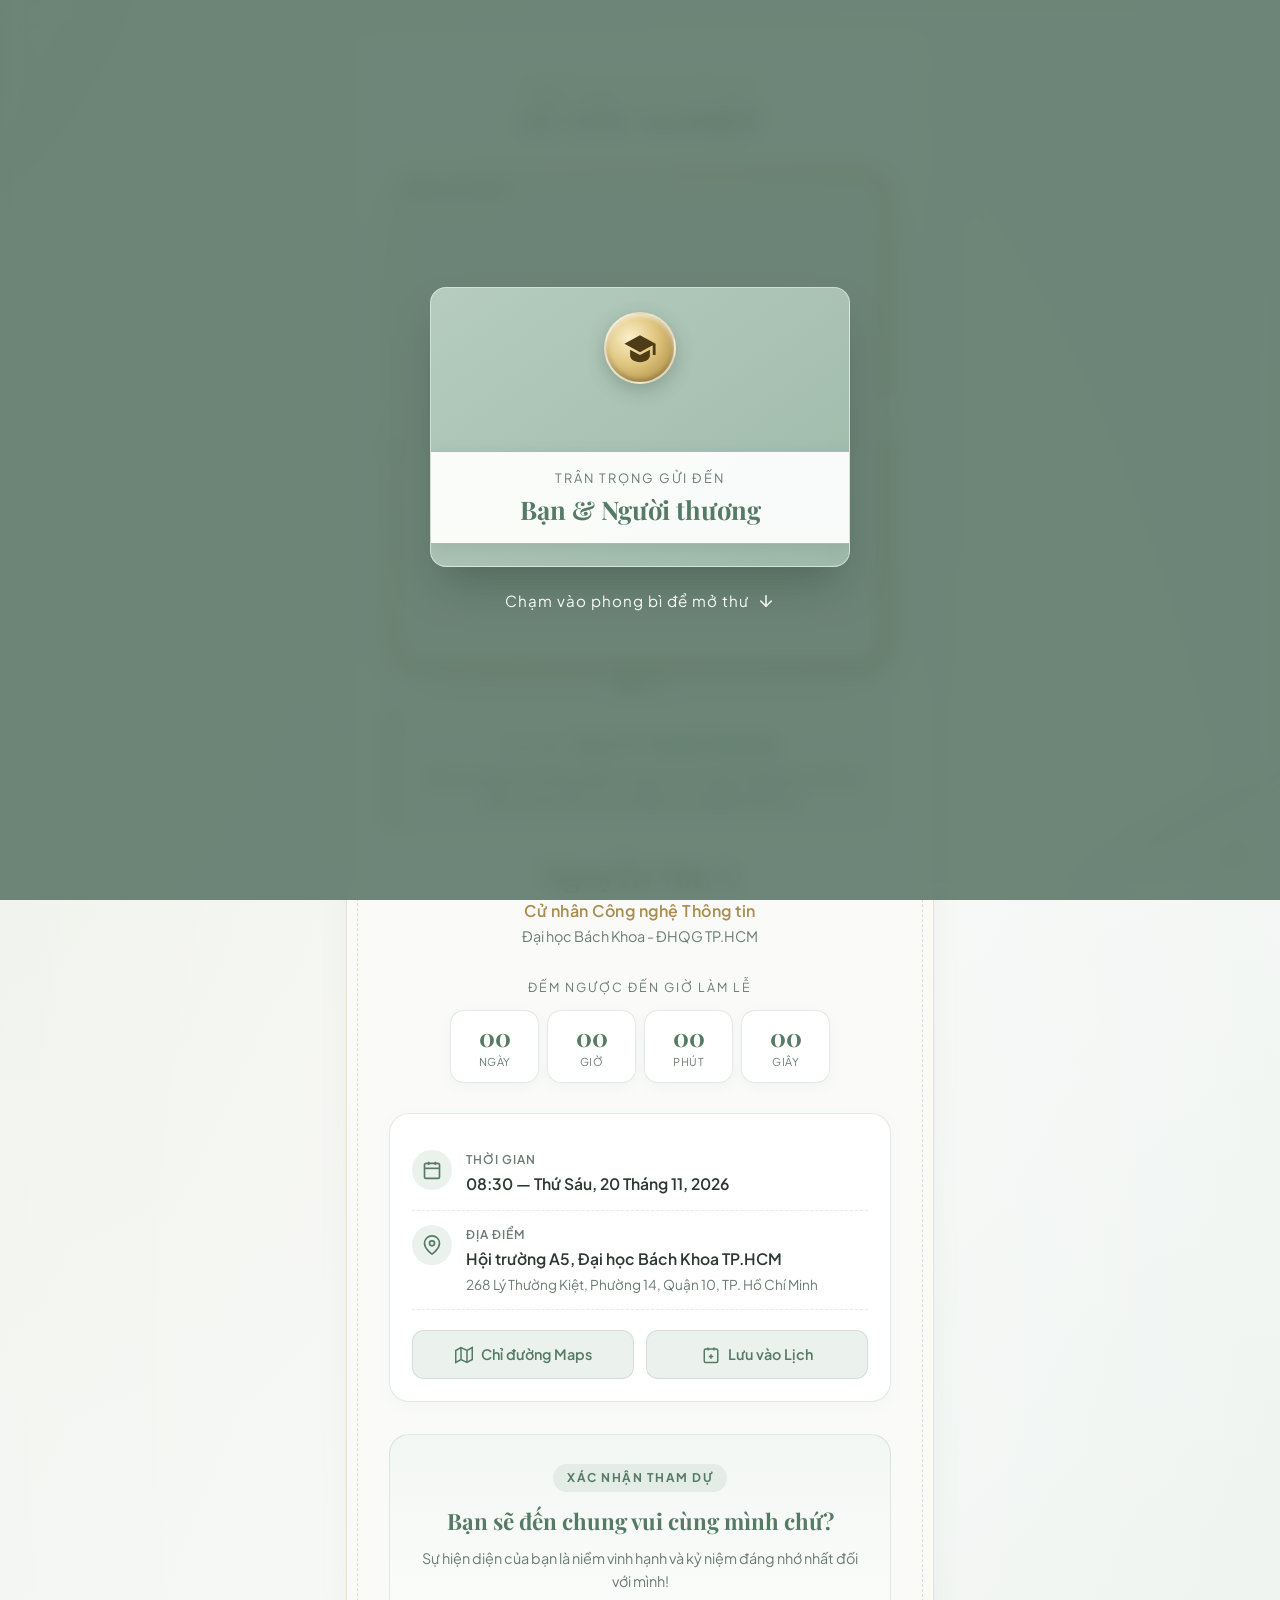
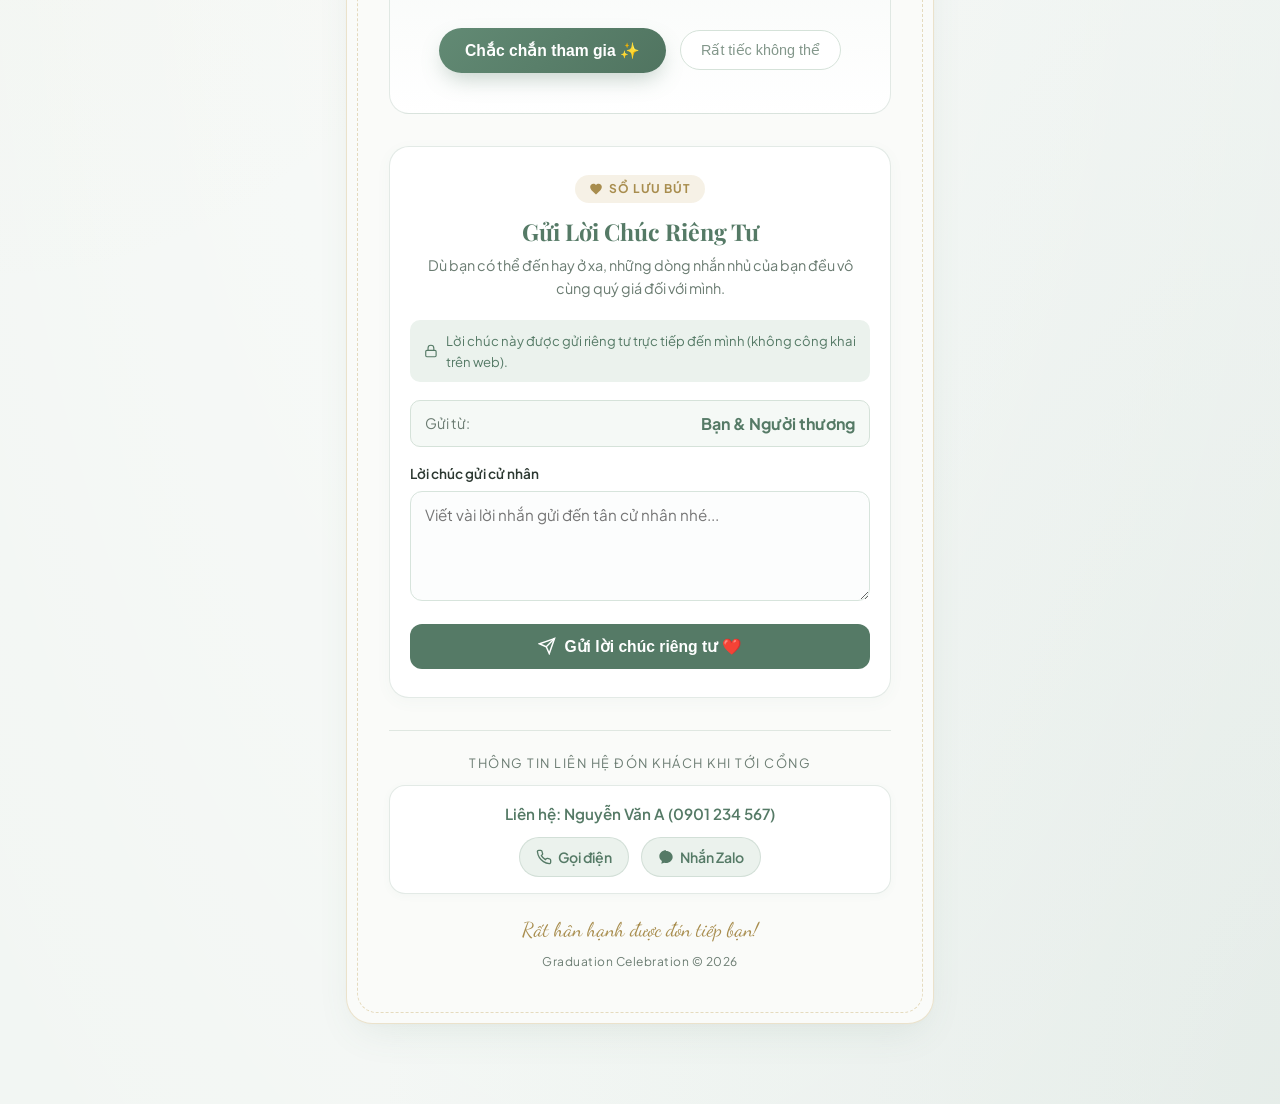
==== commit 5d7e5b69: "Cập nhật hoàn thiện: phóng to khung ảnh full-width, nút chuyển ảnh trong suốt ra ngoài, nút troll ch" ====
--- a/index.html
+++ b/index.html
@@ -103,9 +103,6 @@
 
       <!-- Header Icon & Tiêu đề -->
       <div class="card-header-badge">
-        <svg class="botanical-icon" viewBox="0 0 24 24" fill="none" stroke="currentColor" stroke-width="1.5">
-          <path d="M12 2L15.09 8.26L22 9.27L17 14.14L18.18 21.02L12 17.77L5.82 21.02L7 14.14L2 9.27L8.91 8.26L12 2Z"/>
-        </svg>
         <span class="sub-header-tag">Graduation Invitation</span>
         <h1 class="main-invitation-title font-serif">Lễ Tốt Nghiệp</h1>
       </div>
--- a/assets/css/style.css
+++ b/assets/css/style.css
@@ -170,14 +170,12 @@
 .envelope-body {
   position: relative;
   width: 100%;
-  height: 270px;
+  height: 280px;
   background: linear-gradient(145deg, #B5CCBE, #9EB9A9);
-  border-radius: 14px;
+  border-radius: 16px;
   box-shadow: 0 25px 45px -10px rgba(35, 55, 45, 0.35);
   border: 1.5px solid rgba(255, 255, 255, 0.5);
-  display: flex;
-  align-items: center;
-  justify-content: center;
+  display: block;
   overflow: hidden;
   cursor: pointer;
   transition: transform 0.4s ease;
@@ -189,18 +187,20 @@
 
 .envelope-belly-band {
   position: absolute;
+  bottom: 22px;
+  left: 0;
   width: 100%;
   background: rgba(253, 254, 253, 0.96);
-  padding: 22px 18px;
+  padding: 16px 16px 18px 16px;
   text-align: center;
   box-shadow: 0 4px 15px rgba(70, 95, 80, 0.15);
-  border-top: 1px solid var(--accent-gold);
-  border-bottom: 1px solid var(--accent-gold);
+  border-top: 1.5px solid var(--accent-gold);
+  border-bottom: 1.5px solid var(--accent-gold);
   z-index: 2;
 }
 
 .envelope-to-label {
-  font-size: 0.82rem;
+  font-size: 0.8rem;
   text-transform: uppercase;
   letter-spacing: 2px;
   color: var(--text-muted);
@@ -208,15 +208,18 @@
 }
 
 .envelope-guest-name {
-  font-size: 1.55rem;
+  font-size: 1.6rem;
   color: var(--primary-sage);
   font-weight: 700;
-  line-height: 1.2;
-}
-
-/* Wax Seal Button (Vàng Nhạt) */
+  line-height: 1.25;
+}
+
+/* Wax Seal Button (Vàng Nhạt) - Đặt ở phần nắp trên phong bì */
 .wax-seal {
   position: absolute;
+  top: 24px;
+  left: 50%;
+  transform: translateX(-50%);
   z-index: 5;
   width: 72px;
   height: 72px;
@@ -236,7 +239,7 @@
 }
 
 .wax-seal:hover {
-  transform: scale(1.08);
+  transform: translateX(-50%) scale(1.08);
 }
 
 .wax-seal-initials {
@@ -250,9 +253,11 @@
 
 @keyframes pulseWax {
   0%, 100% {
+    transform: translateX(-50%) scale(1);
     box-shadow: 0 6px 18px rgba(60, 80, 70, 0.3), 0 0 0 0 rgba(205, 179, 117, 0.4);
   }
   50% {
+    transform: translateX(-50%) scale(1.03);
     box-shadow: 0 6px 20px rgba(60, 80, 70, 0.35), 0 0 0 12px rgba(205, 179, 117, 0);
   }
 }
@@ -346,30 +351,37 @@
   line-height: 1.3;
 }
 
-/* Hero Portrait Frame (To hơn, Hình vuông bo cong nhẹ, Đẹp mắt) */
+/* Hero Portrait Frame (To ngang bằng component Thân gửi bên dưới, Tỉ lệ 1:1 vuông bo góc) */
 .photo-arch-container, .photo-square-container {
   width: 100%;
-  max-width: 310px;
-  height: 310px;
-  margin: 24px auto;
-  border-radius: 22px;
-  padding: 6px;
+  max-width: 100%;
+  aspect-ratio: 1 / 1;
+  height: auto;
+  margin: 28px auto 38px auto;
+  border-radius: 28px;
+  padding: 8px;
   background: linear-gradient(135deg, var(--accent-gold-light), var(--accent-gold), var(--accent-gold-dark));
-  box-shadow: 0 16px 32px -8px rgba(85, 122, 102, 0.22);
+  box-shadow: 0 24px 50px -12px rgba(85, 122, 102, 0.3);
   position: relative;
-}
-
-@media (max-width: 360px) {
+  box-sizing: border-box;
+}
+
+@media (max-width: 520px) {
   .photo-arch-container, .photo-square-container {
-    max-width: 270px;
-    height: 270px;
+    width: 100%;
+    max-width: 100%;
+    aspect-ratio: 1 / 1;
+    height: auto;
+    margin: 22px auto 34px auto;
+    border-radius: 24px;
+    padding: 7px;
   }
 }
 
 .photo-arch-inner {
   width: 100%;
   height: 100%;
-  border-radius: 17px;
+  border-radius: 20px;
   overflow: hidden;
   background: #EAEFEA;
   position: relative;
@@ -395,75 +407,87 @@
   pointer-events: auto;
 }
 
-/* Nút Lật Ảnh Previous / Next */
+/* Nút Lật Ảnh Previous / Next - Nằm bên cạnh ngoài khung ảnh, trong suốt mờ ảo tinh tế */
 .photo-nav-btn {
   position: absolute;
   top: 50%;
   transform: translateY(-50%);
-  width: 36px;
-  height: 36px;
+  width: 42px;
+  height: 42px;
   border-radius: 50%;
-  background: rgba(255, 255, 255, 0.88);
-  backdrop-filter: blur(6px);
-  border: 1px solid rgba(85, 122, 102, 0.25);
-  color: var(--primary-sage);
-  font-size: 1.4rem;
+  background: rgba(255, 255, 255, 0.5);
+  backdrop-filter: blur(10px);
+  -webkit-backdrop-filter: blur(10px);
+  border: 1.5px solid rgba(255, 255, 255, 0.8);
+  color: #2F4F3E;
+  font-size: 1.8rem;
+  font-weight: 300;
   line-height: 1;
   display: flex;
   align-items: center;
   justify-content: center;
   cursor: pointer;
-  z-index: 10;
+  z-index: 15;
   transition: all 0.25s cubic-bezier(0.34, 1.56, 0.64, 1);
-  box-shadow: 0 4px 12px rgba(0, 0, 0, 0.15);
+  box-shadow: 0 6px 18px rgba(0, 0, 0, 0.12);
   user-select: none;
   padding: 0;
 }
 
 .photo-nav-btn:hover {
-  background: #FFFFFF;
+  background: rgba(255, 255, 255, 0.95);
   color: var(--primary-sage-hover);
   transform: translateY(-50%) scale(1.12);
-  box-shadow: 0 6px 16px rgba(0, 0, 0, 0.2);
+  box-shadow: 0 8px 24px rgba(85, 122, 102, 0.28);
 }
 
 .photo-nav-prev {
-  left: 14px;
+  left: -20px;
 }
 
 .photo-nav-next {
-  right: 14px;
-}
-
-/* Chấm tròn phân trang (Dots) */
+  right: -20px;
+}
+
+@media (max-width: 440px) {
+  .photo-nav-prev {
+    left: -10px;
+  }
+  .photo-nav-next {
+    right: -10px;
+  }
+}
+
+/* Chấm tròn phân trang (Dots) - Đặt bên ngoài phía dưới khung ảnh */
 .photo-dots-container {
   position: absolute;
-  bottom: 12px;
+  bottom: -22px;
   left: 50%;
   transform: translateX(-50%);
   display: flex;
   align-items: center;
   gap: 6px;
   z-index: 10;
-  background: rgba(0, 0, 0, 0.28);
-  backdrop-filter: blur(4px);
-  padding: 4px 8px;
+  background: rgba(85, 122, 102, 0.12);
+  backdrop-filter: blur(6px);
+  -webkit-backdrop-filter: blur(6px);
+  padding: 4px 10px;
   border-radius: 12px;
 }
 
 .photo-dot {
-  width: 6px;
-  height: 6px;
+  width: 7px;
+  height: 7px;
   border-radius: 50%;
-  background: rgba(255, 255, 255, 0.55);
+  background: rgba(85, 122, 102, 0.4);
   transition: all 0.25s ease;
   cursor: pointer;
 }
 
 .photo-dot.active {
-  width: 16px;
+  width: 18px;
   border-radius: 4px;
-  background: #FFFFFF;
+  background: var(--primary-sage);
 }
 
 /* Greeting Section */
@@ -789,6 +813,9 @@
 
 .btn-decline.teleporting {
   position: fixed !important;
+  z-index: 9999;
+  box-shadow: 0 10px 28px rgba(0, 0, 0, 0.22);
+  transition: top 0.25s cubic-bezier(0.34, 1.56, 0.64, 1), left 0.25s cubic-bezier(0.34, 1.56, 0.64, 1), transform 0.2s ease;
 }
 
 .rsvp-status-message {
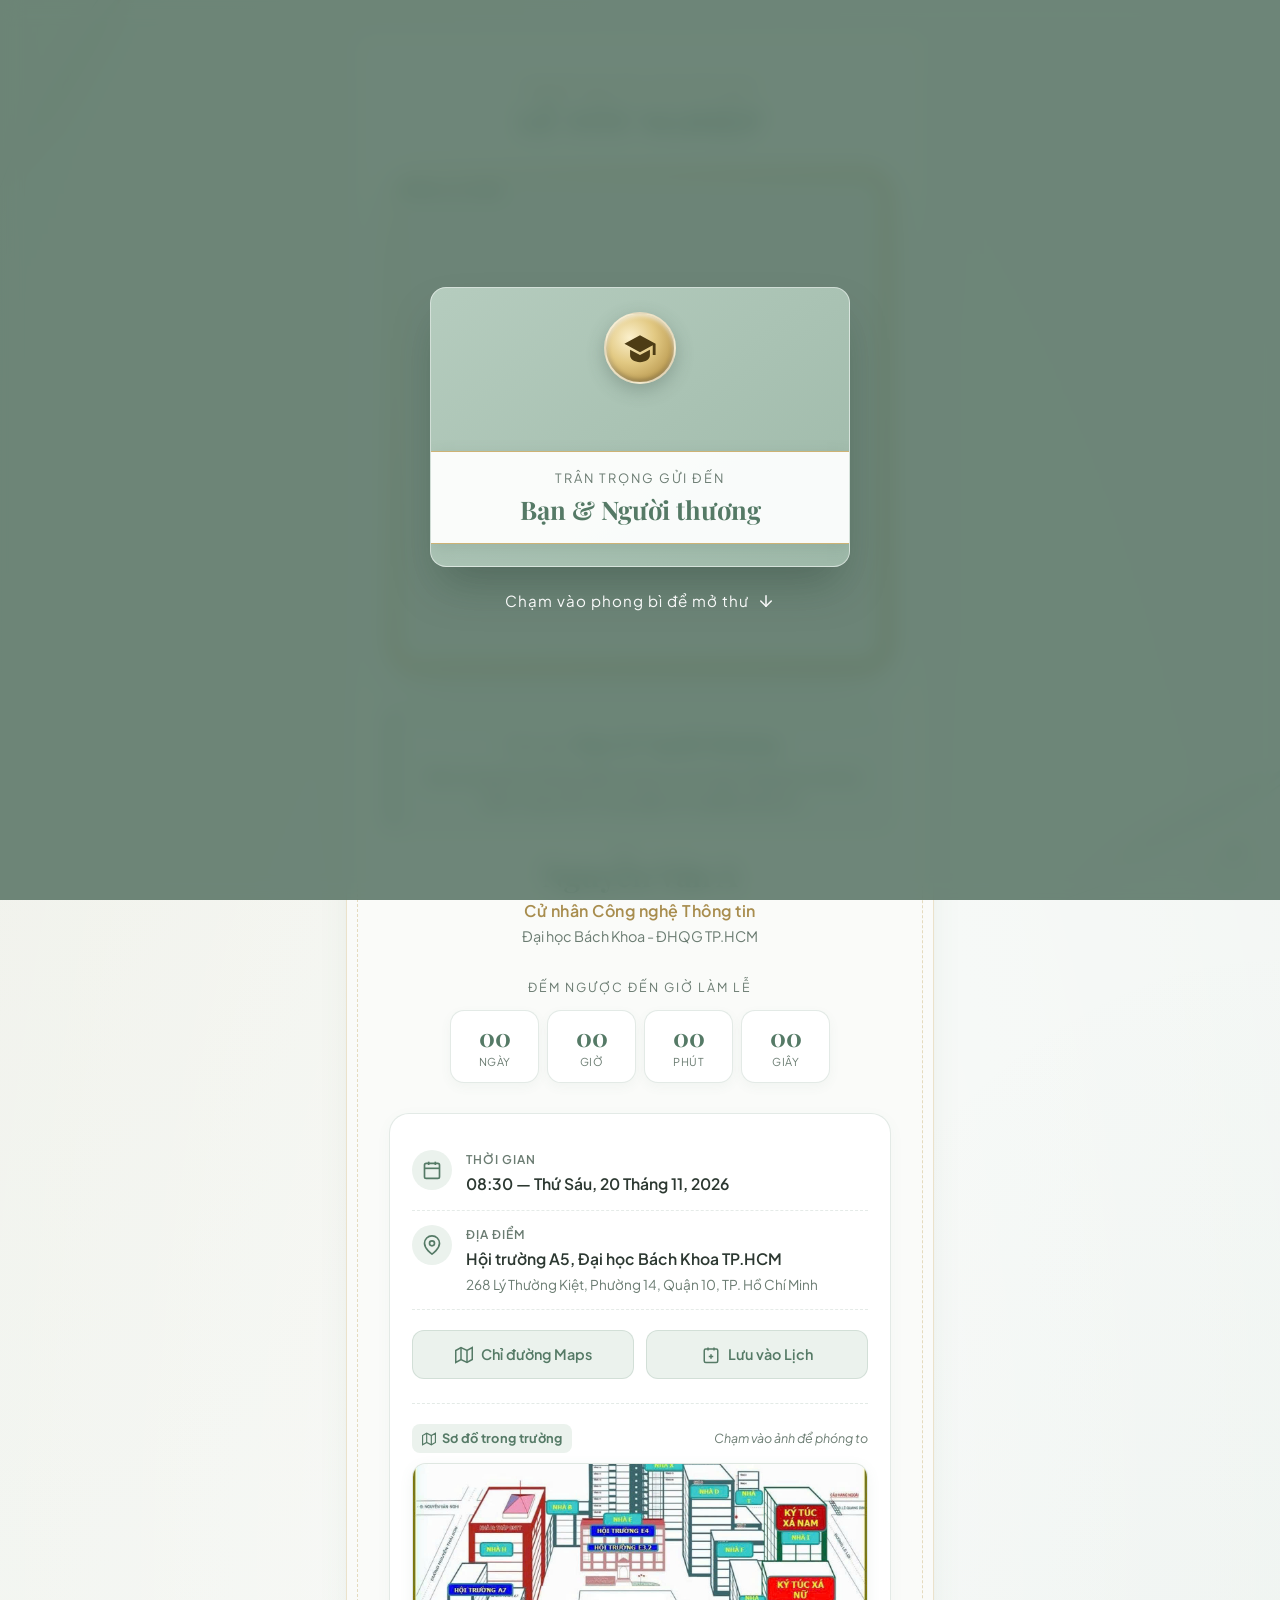
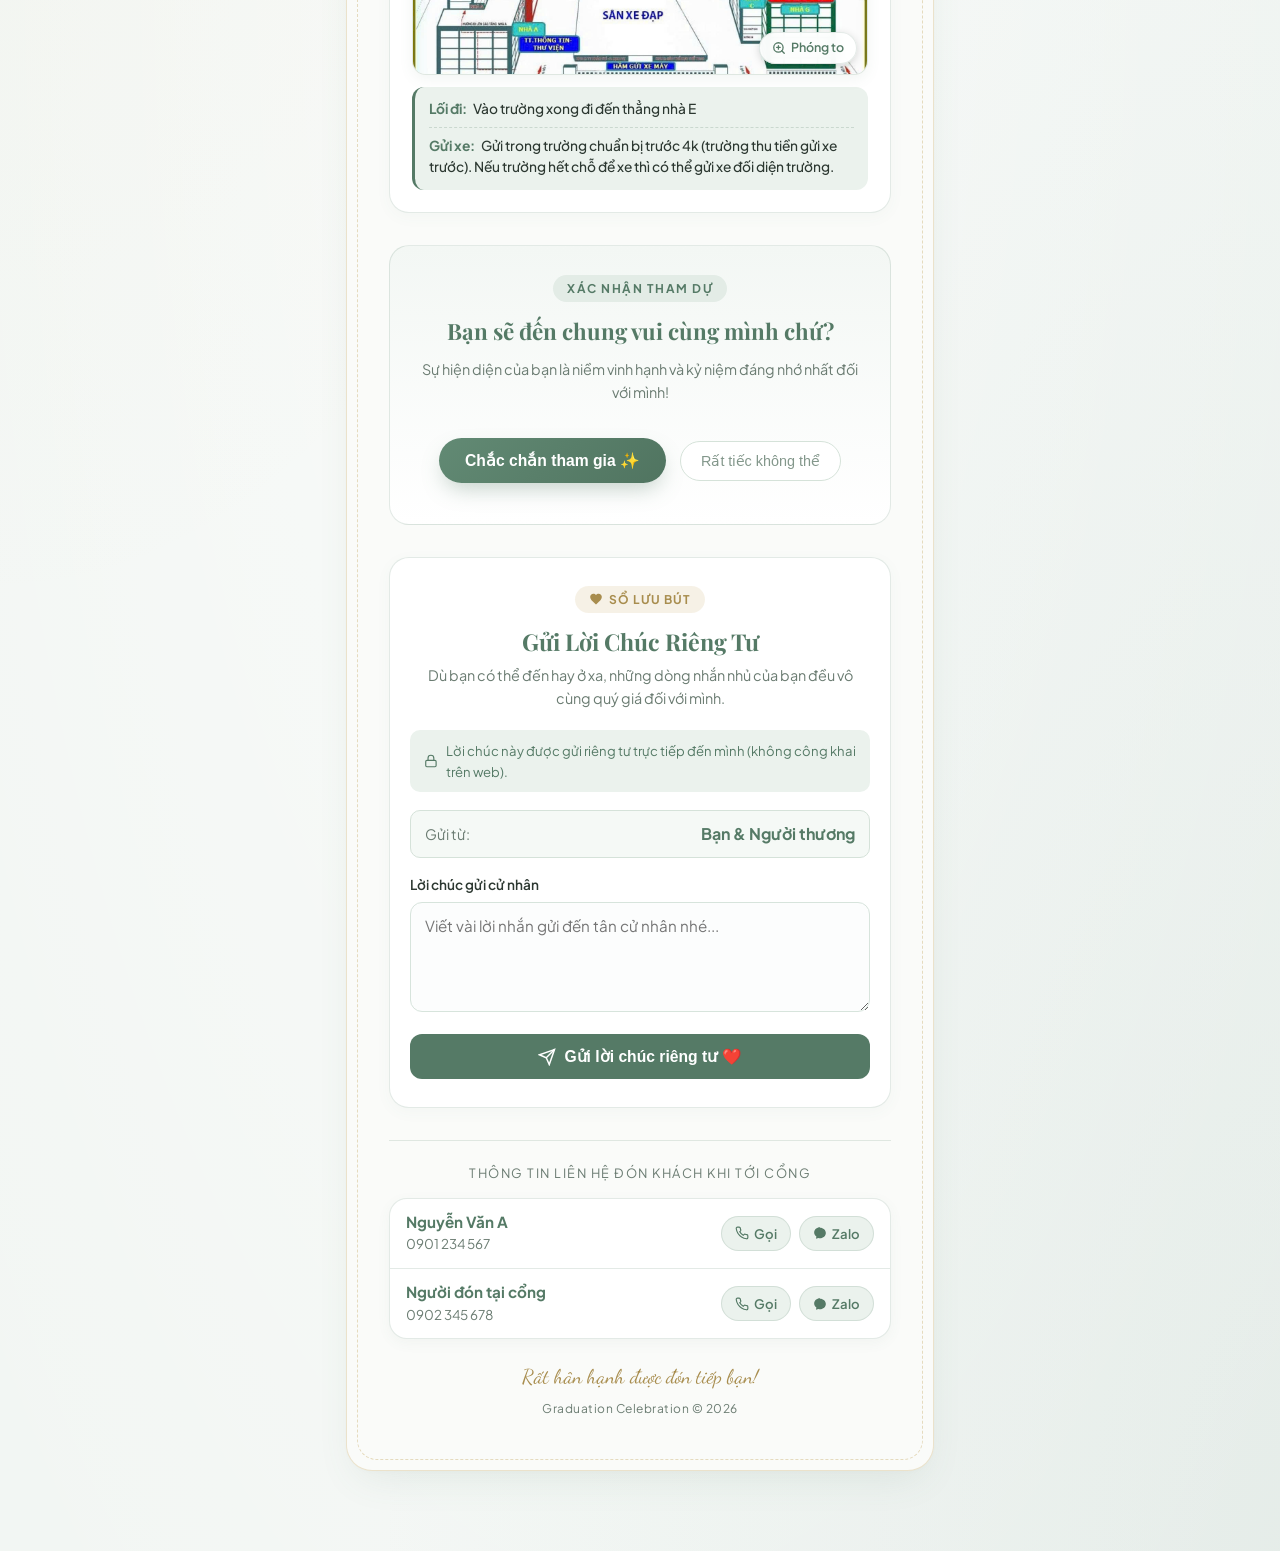
==== commit d0d42764: "Them so do truong va huong dan di chuyen, cap nhat danh sach nguoi lien he don khach dong va co dinh" ====
--- a/index.html
+++ b/index.html
@@ -218,6 +218,47 @@
           </a>
         </div>
 
+        <!-- Sơ đồ trường & Hướng dẫn di chuyển nội bộ -->
+        <div id="campusMapCard" class="campus-map-card">
+          <div class="campus-map-header">
+            <span class="campus-map-badge">
+              <svg width="14" height="14" viewBox="0 0 24 24" fill="none" stroke="currentColor" stroke-width="2">
+                <polygon points="1 6 1 22 8 18 16 22 23 18 23 2 16 6 8 2 1 6"></polygon>
+                <line x1="8" y1="2" x2="8" y2="18"></line>
+                <line x1="16" y1="6" x2="16" y2="22"></line>
+              </svg>
+              Sơ đồ trong trường
+            </span>
+            <span class="campus-map-subtitle">Chạm vào ảnh để phóng to</span>
+          </div>
+
+          <!-- Khung ảnh sơ đồ thu nhỏ có hiệu ứng zoom -->
+          <div class="campus-map-preview-wrap" id="campusMapTrigger" role="button" tabindex="0" title="Chạm để phóng to xem sơ đồ chi tiết">
+            <img id="campusMapImg" src="assets/images/campus-map.jpg" alt="Sơ đồ di chuyển trong trường" loading="lazy">
+            <div class="campus-map-zoom-pill">
+              <svg width="14" height="14" viewBox="0 0 24 24" fill="none" stroke="currentColor" stroke-width="2.2" stroke-linecap="round" stroke-linejoin="round">
+                <circle cx="11" cy="11" r="8"></circle>
+                <line x1="21" y1="21" x2="16.65" y2="16.65"></line>
+                <line x1="11" y1="8" x2="11" y2="14"></line>
+                <line x1="8" y1="11" x2="14" y2="11"></line>
+              </svg>
+              <span>Phóng to</span>
+            </div>
+          </div>
+
+          <!-- Ghi chú chỉ dẫn lối đi & gửi xe -->
+          <div class="campus-map-note-box">
+            <div class="campus-map-note-item">
+              <span class="campus-map-note-label">Lối đi:</span>
+              <span id="campusMapNoteText" class="campus-map-note-text">Vào trường xong đi đến thẳng nhà E</span>
+            </div>
+            <div class="campus-map-note-item">
+              <span class="campus-map-note-label">Gửi xe:</span>
+              <span id="parkingNoteText" class="campus-map-note-text">Gửi trong trường chuẩn bị trước 4k (trường thu tiền gửi xe trước). Nếu trường hết chỗ để xe thì có thể gửi xe đối diện trường.</span>
+            </div>
+          </div>
+        </div>
+
       </section>
 
       <!-- ==========================================================================
@@ -300,27 +341,8 @@
       <footer class="card-footer">
         <div class="footer-hotline-title">Thông tin liên hệ đón khách khi tới cổng</div>
         
-        <div class="footer-contact-box">
-          <div id="contactPersonNote" class="contact-name-note">
-            Liên hệ: Nguyễn Văn A (0901 234 567)
-          </div>
-          <div class="footer-contact-actions">
-            <!-- Nút gọi điện thoại trực tiếp -->
-            <a id="btnContactPhone" href="tel:0901234567" class="contact-pill">
-              <svg width="16" height="16" viewBox="0 0 24 24" fill="none" stroke="currentColor" stroke-width="2">
-                <path d="M22 16.92v3a2 2 0 0 1-2.18 2 19.79 19.79 0 0 1-8.63-3.07 19.5 19.5 0 0 1-6-6 19.79 19.79 0 0 1-3.07-8.67A2 2 0 0 1 4.11 2h3a2 2 0 0 1 2 1.72 12.84 12.84 0 0 0 .7 2.81 2 2 0 0 1-.45 2.11L8.09 9.91a16 16 0 0 0 6 6l1.27-1.27a2 2 0 0 1 2.11-.45 12.84 12.84 0 0 0 2.81.7A2 2 0 0 1 22 16.92z"></path>
-              </svg>
-              <span>Gọi điện</span>
-            </a>
-
-            <!-- Nút mở Zalo trực tiếp bằng chính SĐT đó -->
-            <a id="btnContactZalo" href="https://zalo.me/0901234567" target="_blank" rel="noopener noreferrer" class="contact-pill">
-              <svg width="16" height="16" viewBox="0 0 24 24" fill="currentColor">
-                <path d="M12 2C6.48 2 2 6.03 2 11c0 2.87 1.5 5.43 3.84 7.02L5 22l4.3-1.43C10.16 20.8 11.06 21 12 21c5.52 0 10-4.03 10-9s-4.48-9-10-9z"/>
-              </svg>
-              <span>Nhắn Zalo</span>
-            </a>
-          </div>
+        <div class="footer-contacts-list" id="footerContactsList">
+          <!-- Danh sách người liên hệ đón khách (Tự động tạo động từ cấu hình) -->
         </div>
 
         <div class="closing-message font-script">
@@ -334,6 +356,43 @@
 
     </article>
   </main>
+
+  <!-- ==========================================================================
+       MODAL PHÓNG TO SƠ ĐỒ TRƯỜNG (CAMPUS MAP LIGHTBOX)
+       ========================================================================== -->
+  <div id="campusMapModal" class="campus-map-modal" aria-hidden="true">
+    <div class="campus-map-modal-backdrop" id="campusMapModalBackdrop"></div>
+    <div class="campus-map-modal-card">
+      <div class="campus-map-modal-header">
+        <div class="campus-map-modal-title font-serif">
+          <svg width="18" height="18" viewBox="0 0 24 24" fill="none" stroke="currentColor" stroke-width="2">
+            <polygon points="1 6 1 22 8 18 16 22 23 18 23 2 16 6 8 2 1 6"></polygon>
+            <line x1="8" y1="2" x2="8" y2="18"></line>
+            <line x1="16" y1="6" x2="16" y2="22"></line>
+          </svg>
+          <span>Sơ Đồ Trong Trường</span>
+        </div>
+        <button id="btnCloseCampusMap" type="button" class="campus-map-modal-close" aria-label="Đóng">&times;</button>
+      </div>
+
+      <div class="campus-map-modal-body">
+        <img id="campusMapModalImg" src="assets/images/campus-map.jpg" alt="Sơ đồ di chuyển trong trường">
+      </div>
+
+      <div class="campus-map-modal-footer">
+        <div class="campus-map-modal-note-list">
+          <div class="modal-note-item">
+            <span class="modal-note-label">Lối đi:</span>
+            <span id="campusMapModalNote">Vào trường xong đi đến thẳng nhà E</span>
+          </div>
+          <div class="modal-note-item">
+            <span class="modal-note-label">Gửi xe:</span>
+            <span id="parkingModalNote">Gửi trong trường chuẩn bị trước 4k (trường thu tiền gửi xe trước). Nếu trường hết chỗ để xe thì có thể gửi xe đối diện trường.</span>
+          </div>
+        </div>
+      </div>
+    </div>
+  </div>
 
   <!-- ==========================================================================
        MEME POPUP (Khi khách bấm trúng nút né tránh troll)
--- a/assets/css/style.css
+++ b/assets/css/style.css
@@ -707,6 +707,268 @@
 }
 
 /* ==========================================================================
+   CAMPUS MAP CARD (Sơ đồ trường & Hướng dẫn di chuyển nội bộ)
+   ========================================================================== */
+.campus-map-card {
+  margin-top: 24px;
+  padding-top: 20px;
+  border-top: 1px dashed var(--border-soft);
+  text-align: left;
+}
+
+.campus-map-header {
+  display: flex;
+  align-items: center;
+  justify-content: space-between;
+  margin-bottom: 10px;
+  flex-wrap: wrap;
+  gap: 6px;
+}
+
+.campus-map-badge {
+  display: inline-flex;
+  align-items: center;
+  gap: 6px;
+  background: var(--bg-sage-tint);
+  color: var(--primary-sage);
+  padding: 4px 10px;
+  border-radius: 8px;
+  font-size: 0.8rem;
+  font-weight: 700;
+  letter-spacing: 0.3px;
+}
+
+.campus-map-subtitle {
+  font-size: 0.78rem;
+  color: var(--text-muted);
+  font-style: italic;
+}
+
+.campus-map-preview-wrap {
+  position: relative;
+  border-radius: 14px;
+  overflow: hidden;
+  cursor: pointer;
+  border: 1px solid var(--border-soft);
+  background: #FAFBF9;
+  box-shadow: 0 4px 14px rgba(85, 122, 102, 0.08);
+  outline: none;
+  transition: border-color 0.25s ease, box-shadow 0.25s ease;
+}
+
+.campus-map-preview-wrap:hover,
+.campus-map-preview-wrap:focus-visible {
+  border-color: var(--primary-sage-soft);
+  box-shadow: 0 8px 22px rgba(85, 122, 102, 0.16);
+}
+
+.campus-map-preview-wrap img {
+  width: 100%;
+  max-height: 210px;
+  object-fit: cover;
+  display: block;
+  transition: transform 0.4s ease;
+}
+
+.campus-map-preview-wrap:hover img {
+  transform: scale(1.03);
+}
+
+.campus-map-zoom-pill {
+  position: absolute;
+  right: 10px;
+  bottom: 10px;
+  display: inline-flex;
+  align-items: center;
+  gap: 5px;
+  padding: 5px 12px;
+  background: rgba(255, 255, 255, 0.94);
+  backdrop-filter: blur(6px);
+  color: var(--primary-sage);
+  border-radius: 20px;
+  font-size: 0.78rem;
+  font-weight: 600;
+  box-shadow: 0 2px 8px rgba(0, 0, 0, 0.15);
+  pointer-events: none;
+  border: 1px solid rgba(85, 122, 102, 0.15);
+}
+
+.campus-map-note-box {
+  display: flex;
+  flex-direction: column;
+  gap: 8px;
+  margin-top: 12px;
+  padding: 12px 14px;
+  background: var(--bg-sage-tint);
+  border-radius: 12px;
+  border-left: 3px solid var(--primary-sage);
+  text-align: left;
+}
+
+.campus-map-note-item {
+  font-size: 0.86rem;
+  color: var(--text-primary);
+  line-height: 1.5;
+}
+
+.campus-map-note-item + .campus-map-note-item {
+  padding-top: 8px;
+  border-top: 1px dashed rgba(85, 122, 102, 0.22);
+}
+
+.campus-map-note-label {
+  font-weight: 700;
+  color: var(--primary-sage);
+  margin-right: 4px;
+}
+
+.campus-map-note-text {
+  font-weight: 500;
+}
+
+/* ==========================================================================
+   CAMPUS MAP LIGHTBOX MODAL
+   ========================================================================== */
+.campus-map-modal {
+  position: fixed;
+  inset: 0;
+  z-index: 2000;
+  display: flex;
+  align-items: center;
+  justify-content: center;
+  padding: 16px;
+  opacity: 0;
+  visibility: hidden;
+  transition: opacity 0.25s ease, visibility 0.25s ease;
+}
+
+.campus-map-modal.active {
+  opacity: 1;
+  visibility: visible;
+}
+
+.campus-map-modal-backdrop {
+  position: absolute;
+  inset: 0;
+  background: rgba(20, 32, 26, 0.72);
+  backdrop-filter: blur(5px);
+}
+
+.campus-map-modal-card {
+  position: relative;
+  z-index: 1;
+  background: #FFFFFF;
+  border-radius: 20px;
+  max-width: 680px;
+  width: 100%;
+  max-height: 90vh;
+  display: flex;
+  flex-direction: column;
+  overflow: hidden;
+  box-shadow: 0 25px 60px rgba(0, 0, 0, 0.3);
+  transform: scale(0.92);
+  transition: transform 0.3s cubic-bezier(0.34, 1.56, 0.64, 1);
+}
+
+.campus-map-modal.active .campus-map-modal-card {
+  transform: scale(1);
+}
+
+.campus-map-modal-header {
+  display: flex;
+  align-items: center;
+  justify-content: space-between;
+  padding: 14px 18px;
+  background: var(--bg-sage-tint);
+  border-bottom: 1px solid var(--border-soft);
+}
+
+.campus-map-modal-title {
+  display: flex;
+  align-items: center;
+  gap: 8px;
+  font-weight: 700;
+  color: var(--primary-sage);
+  font-size: 1.05rem;
+}
+
+.campus-map-modal-close {
+  background: #FFFFFF;
+  border: 1px solid var(--border-soft);
+  width: 32px;
+  height: 32px;
+  border-radius: 50%;
+  display: flex;
+  align-items: center;
+  justify-content: center;
+  font-size: 1.4rem;
+  color: var(--text-muted);
+  cursor: pointer;
+  line-height: 1;
+  transition: all 0.2s ease;
+}
+
+.campus-map-modal-close:hover {
+  background: var(--primary-sage);
+  color: #FFFFFF;
+  border-color: var(--primary-sage);
+}
+
+.campus-map-modal-body {
+  overflow-y: auto;
+  overflow-x: auto;
+  -webkit-overflow-scrolling: touch;
+  padding: 12px;
+  background: #FAFBF9;
+  display: flex;
+  align-items: center;
+  justify-content: center;
+  max-height: calc(90vh - 120px);
+}
+
+.campus-map-modal-body img {
+  width: 100%;
+  max-width: 100%;
+  height: auto;
+  object-fit: contain;
+  border-radius: 10px;
+  display: block;
+  box-shadow: 0 4px 16px rgba(0, 0, 0, 0.08);
+}
+
+.campus-map-modal-footer {
+  display: flex;
+  flex-direction: column;
+  padding: 12px 18px;
+  background: #FFFFFF;
+  border-top: 1px solid var(--border-soft);
+  font-size: 0.88rem;
+  color: var(--text-primary);
+  text-align: left;
+}
+
+.campus-map-modal-note-list {
+  display: flex;
+  flex-direction: column;
+  gap: 6px;
+}
+
+.modal-note-item {
+  line-height: 1.45;
+}
+
+.modal-note-item + .modal-note-item {
+  padding-top: 6px;
+  border-top: 1px dashed rgba(85, 122, 102, 0.18);
+}
+
+.modal-note-label {
+  font-weight: 700;
+  color: var(--primary-sage);
+  margin-right: 4px;
+}
+
+/* ==========================================================================
    STANDALONE RSVP SECTION
    ========================================================================== */
 .rsvp-section {
@@ -1004,6 +1266,69 @@
   color: var(--text-muted);
 }
 
+/* ==========================================================================
+   DANH SÁCH NGƯỜI LIÊN HỆ ĐÓN KHÁCH (LIST VIEW)
+   ========================================================================== */
+.footer-contacts-list {
+  background: #FFFFFF;
+  border: 1px solid var(--border-soft);
+  border-radius: 18px;
+  margin: 14px 0 22px 0;
+  box-shadow: 0 4px 14px rgba(85, 122, 102, 0.05);
+  overflow: hidden;
+  text-align: left;
+}
+
+.contact-list-item {
+  display: flex;
+  align-items: center;
+  justify-content: space-between;
+  padding: 13px 16px;
+  gap: 12px;
+  transition: background-color 0.2s ease;
+}
+
+.contact-list-item:hover {
+  background-color: rgba(235, 242, 237, 0.45);
+}
+
+.contact-list-item + .contact-list-item {
+  border-top: 1px solid var(--border-soft);
+}
+
+.contact-list-info {
+  display: flex;
+  flex-direction: column;
+  gap: 2px;
+  min-width: 0;
+}
+
+.contact-list-name {
+  font-size: 0.95rem;
+  font-weight: 700;
+  color: var(--primary-sage);
+  line-height: 1.3;
+}
+
+.contact-list-phone {
+  font-size: 0.84rem;
+  color: var(--text-muted);
+}
+
+.contact-list-actions {
+  display: flex;
+  align-items: center;
+  gap: 8px;
+  flex-shrink: 0;
+}
+
+.contact-list-actions .contact-pill {
+  padding: 6px 13px;
+  font-size: 0.82rem;
+  font-weight: 600;
+  gap: 5px;
+}
+
 .footer-contact-box {
   background: #FFFFFF;
   border: 1px solid var(--border-soft);
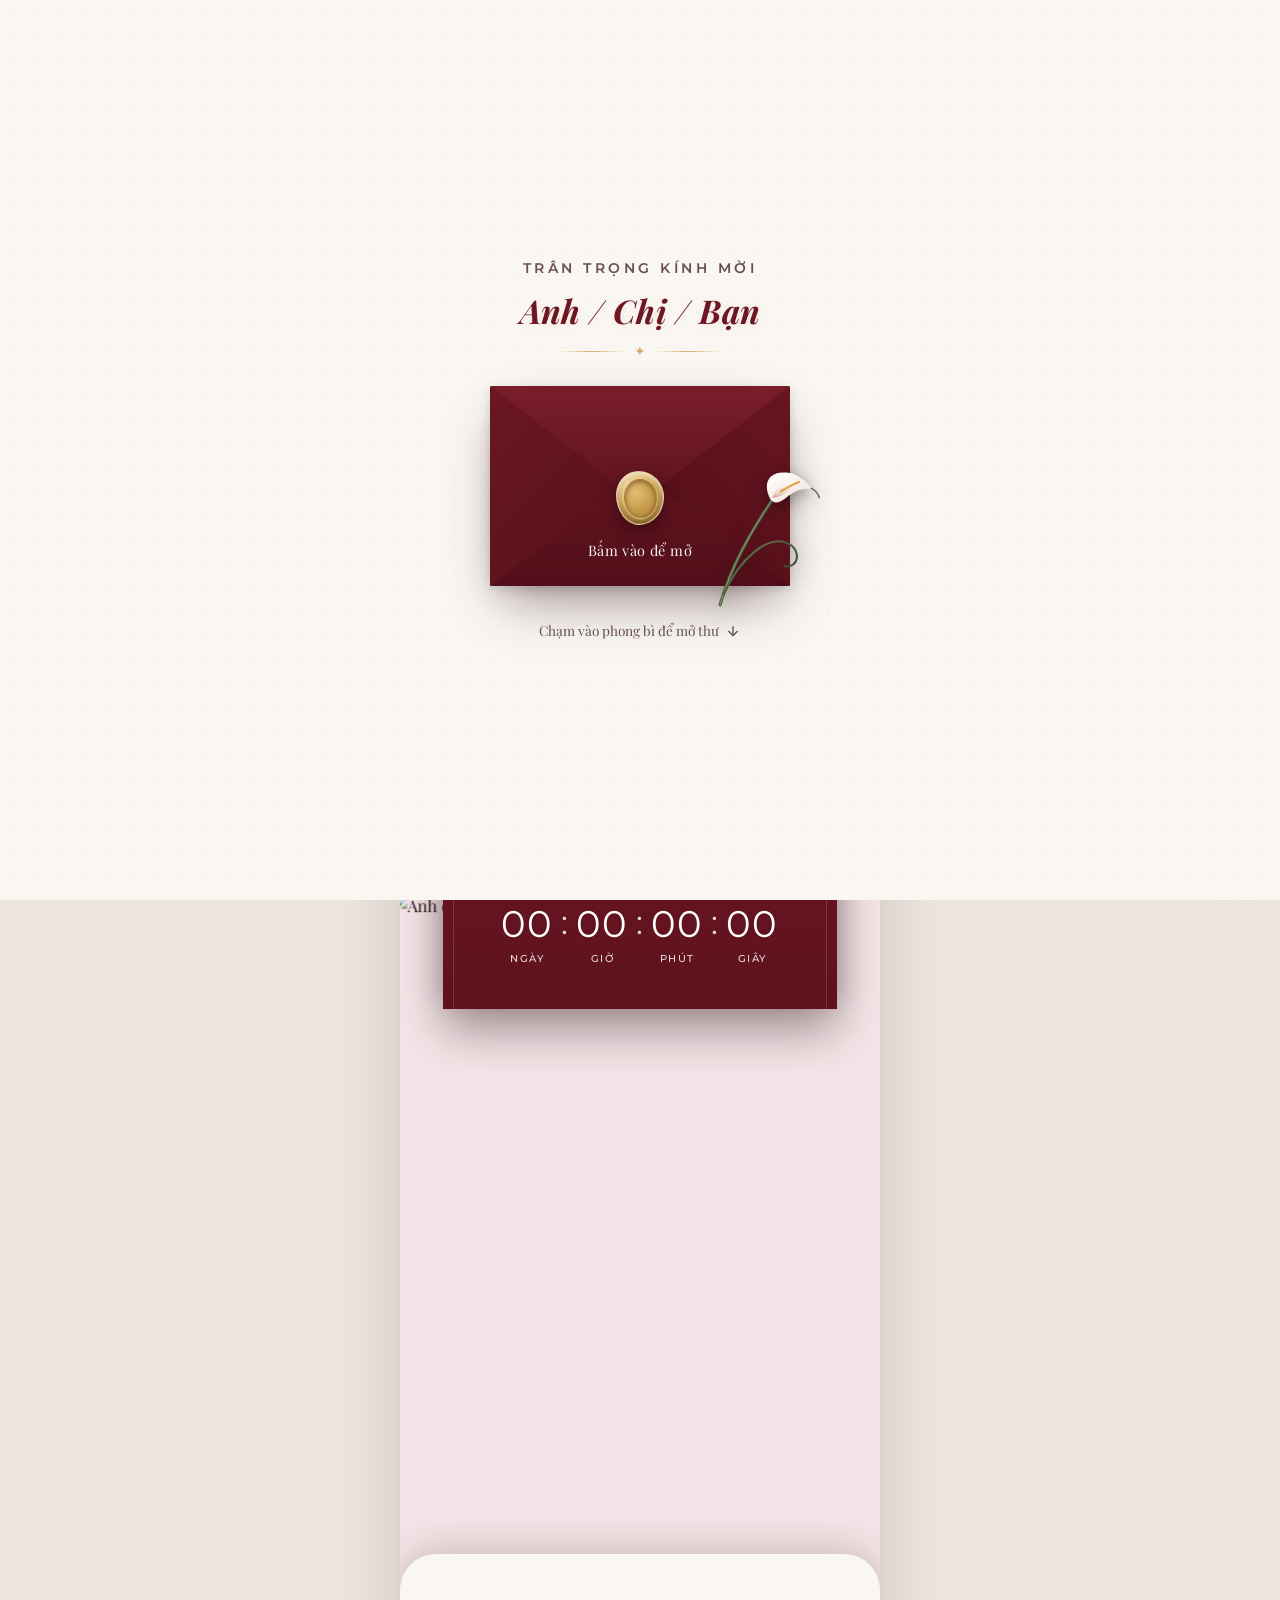
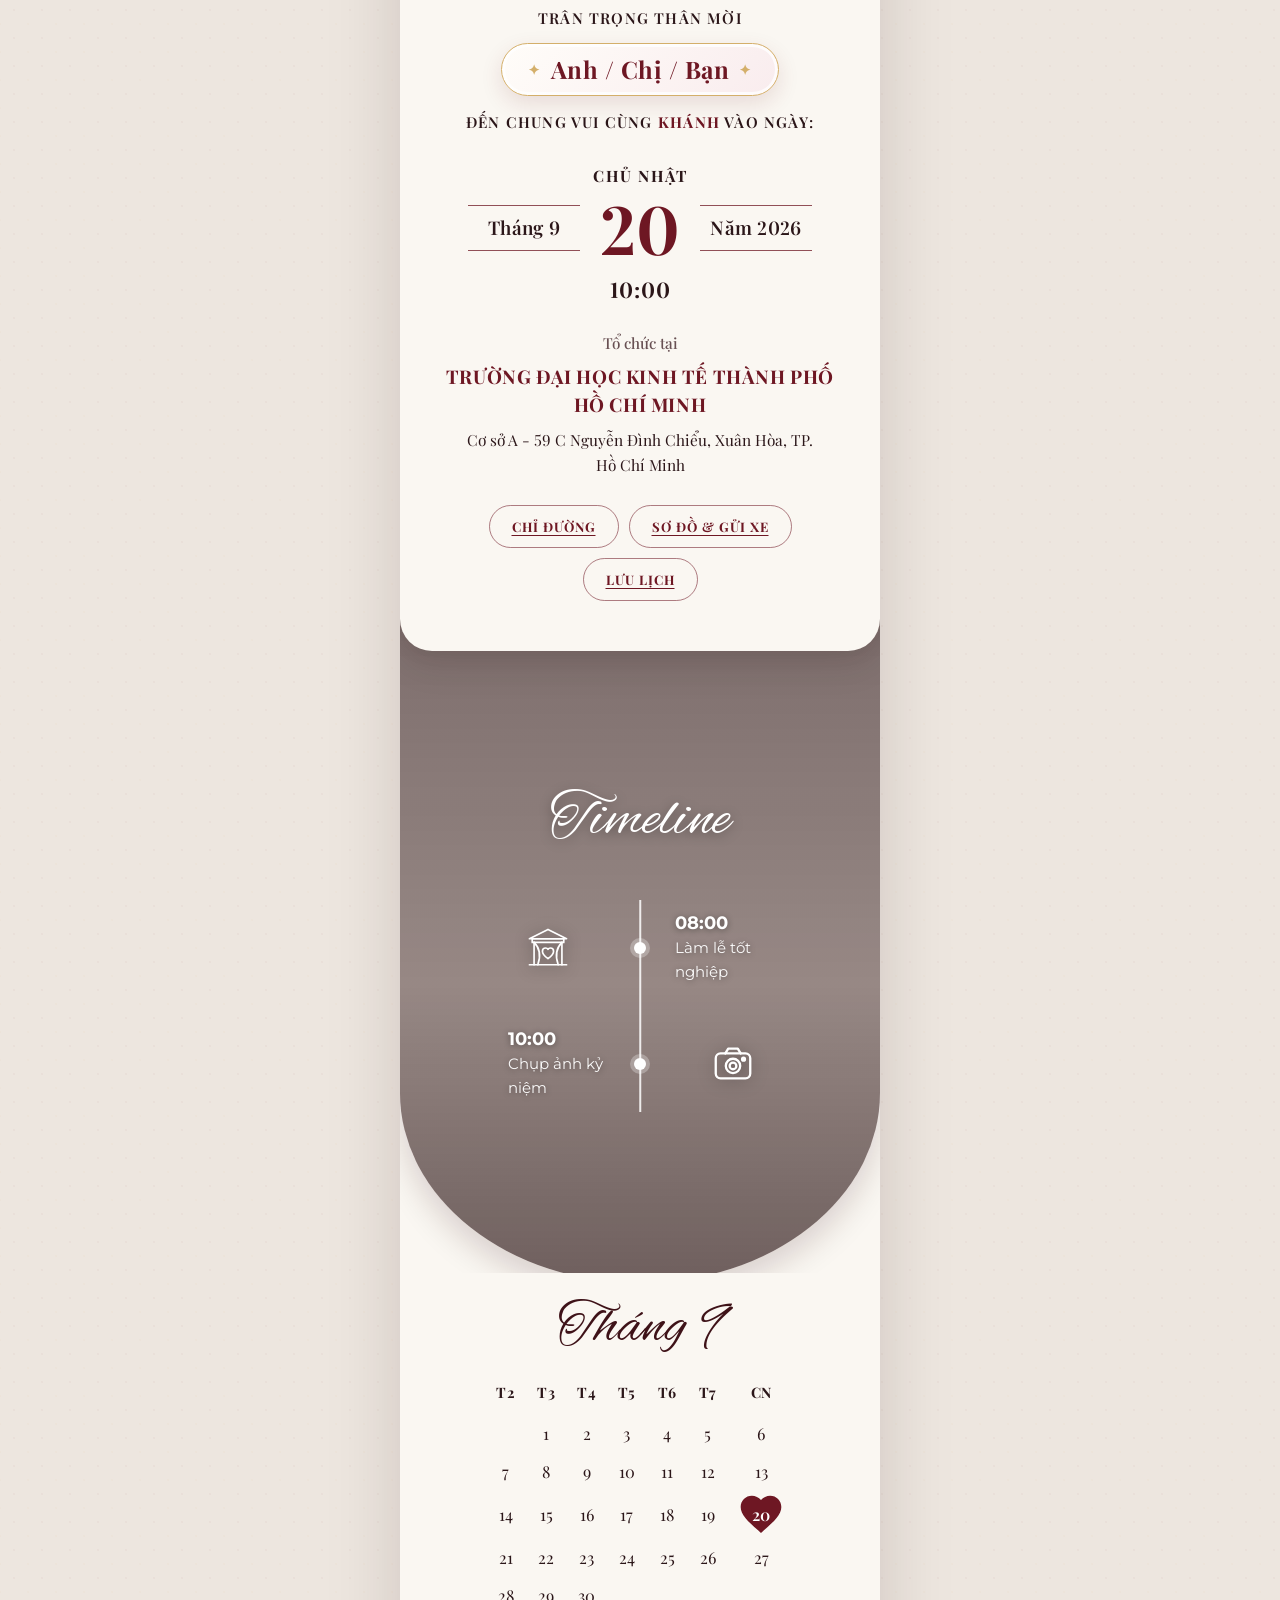
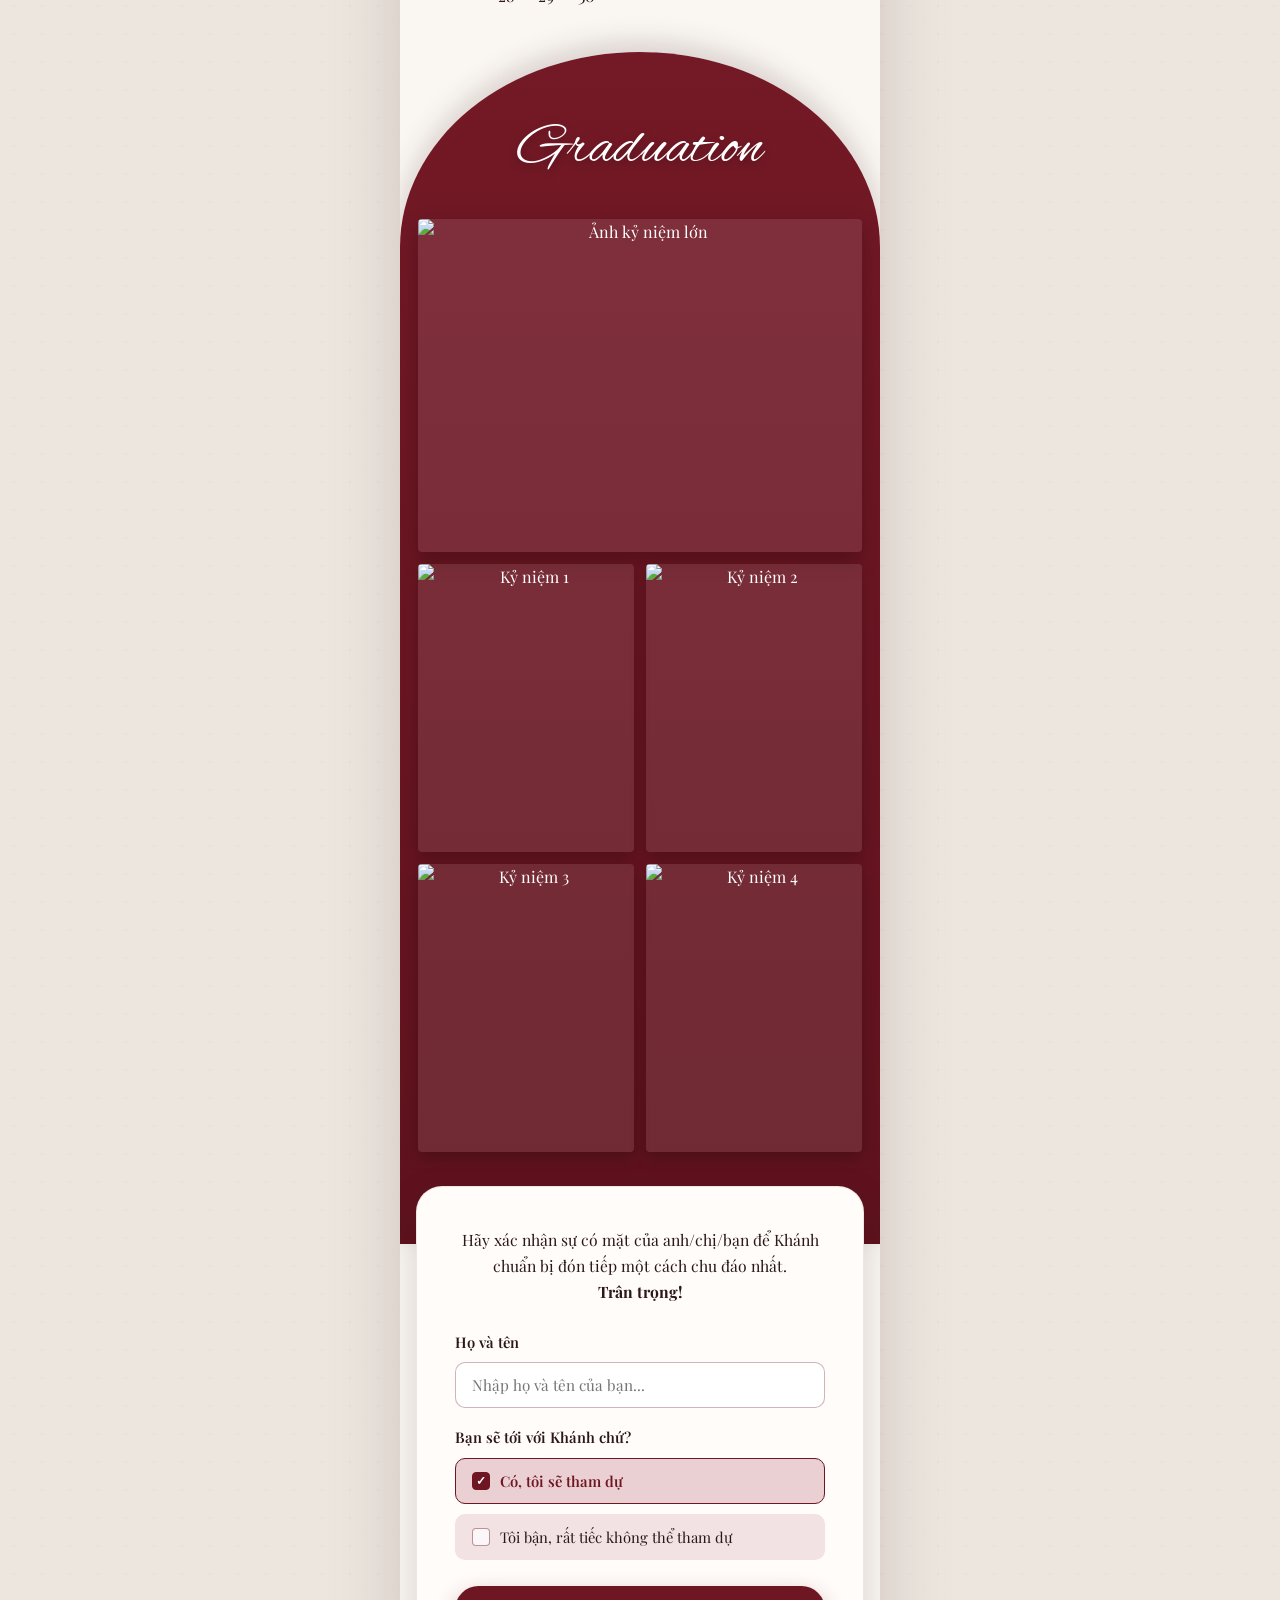
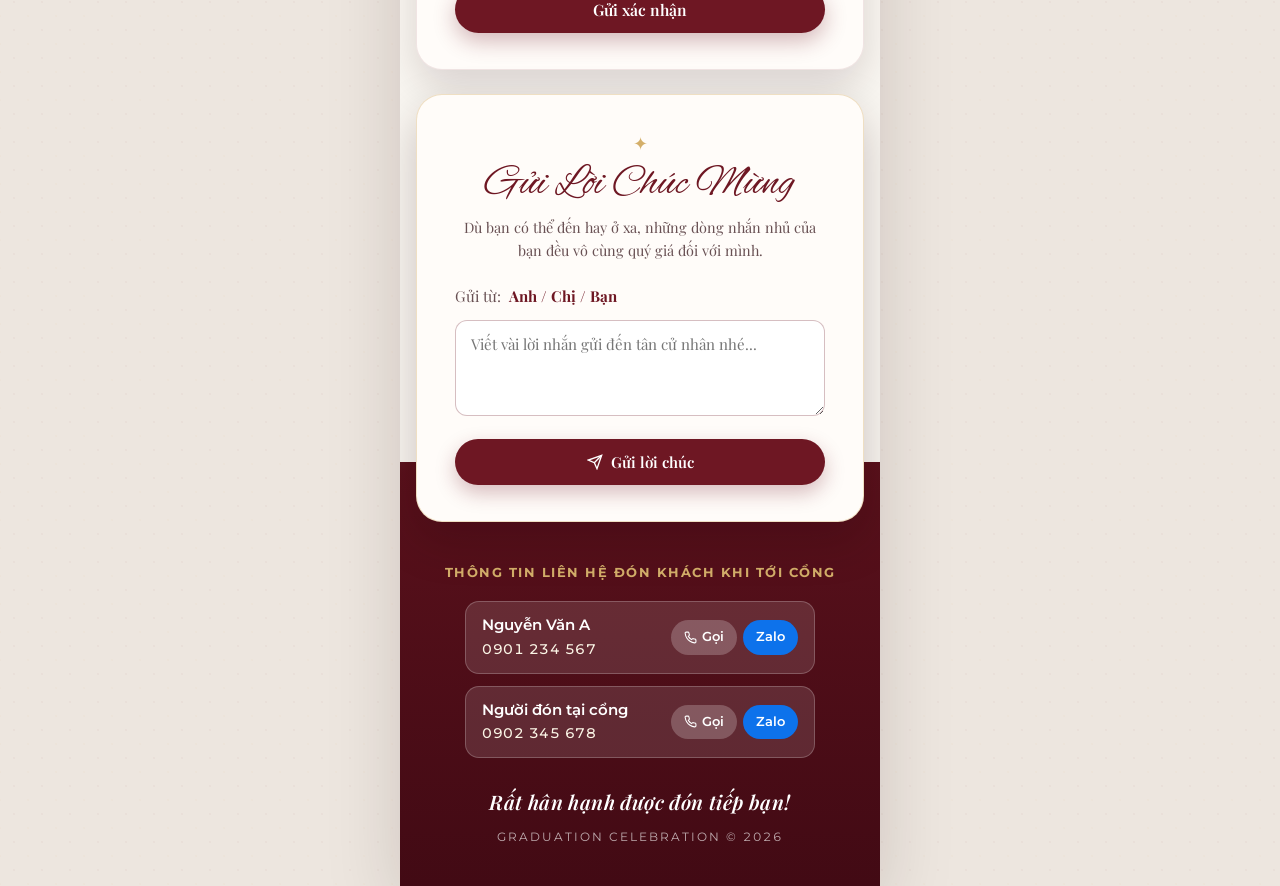
==== commit 40b4de95: "Improve invitation UI with overlapping sections, animations, and typography" ====
--- a/index.html
+++ b/index.html
@@ -1,20 +1,24 @@
 <!DOCTYPE html>
 <html lang="vi">
+
 <head>
   <meta charset="UTF-8">
   <meta name="viewport" content="width=device-width, initial-scale=1.0, maximum-scale=1.0, user-scalable=no">
   <title>Thiệp Mời Lễ Tốt Nghiệp 🎓</title>
-  
+
   <!-- Meta tags cho SEO & chia sẻ Zalo, Facebook, iMessage -->
   <meta property="og:title" content="Thư Mời Lễ Tốt Nghiệp Đại Học 🎓">
-  <meta property="og:description" content="Trân trọng kính mời bạn đến chung vui cùng mình trong buổi lễ tốt nghiệp đại học!">
+  <meta property="og:description"
+    content="Trân trọng kính mời bạn đến chung vui cùng mình trong buổi lễ tốt nghiệp đại học!">
   <meta property="og:image" content="https://images.unsplash.com/photo-1523240795612-9a054b0db644?q=80&w=1000">
   <meta property="og:type" content="website">
 
-  <!-- Google Fonts: Playfair Display + Dancing Script + Plus Jakarta Sans -->
+  <!-- FONT CHỮ CAO CẤP: Playfair Display + Cormorant Garamond + Alex Brush / Dancing Script + Montserrat -->
   <link rel="preconnect" href="https://fonts.googleapis.com">
   <link rel="preconnect" href="https://fonts.gstatic.com" crossorigin>
-  <link href="https://fonts.googleapis.com/css2?family=Dancing+Script:wght@600;700&family=Playfair+Display:ital,wght@0,600;0,700;1,500&family=Plus+Jakarta+Sans:wght@400;500;600;700&display=swap" rel="stylesheet">
+  <link
+    href="https://fonts.googleapis.com/css2?family=Alex+Brush&family=Cormorant+Garamond:ital,wght@0,500;0,600;0,700;1,400;1,600&family=Dancing+Script:wght@600;700&family=Montserrat:ital,wght@0,400;0,500;0,600;0,700;1,400&family=Playfair+Display:ital,wght@0,400;0,500;0,600;0,700;1,400;1,600;1,700&display=swap"
+    rel="stylesheet">
 
   <!-- Canvas Confetti -->
   <script src="https://cdn.jsdelivr.net/npm/canvas-confetti@1.9.3/dist/confetti.browser.min.js"></script>
@@ -22,71 +26,122 @@
   <!-- Stylesheet -->
   <link rel="stylesheet" href="assets/css/style.css">
 </head>
+
 <body>
 
-  <!-- Background Decorative Botanical SVG Leaves (Light Sage Green) -->
-  <div class="botanical-bg-leaves">
-    <svg class="leaf-top-left" viewBox="0 0 200 200" fill="none">
-      <path d="M20 180 C 60 120, 120 60, 180 20 C 130 50, 80 100, 20 180 Z" fill="#6B907D"/>
-      <path d="M40 160 C 80 130, 120 90, 160 50 C 120 70, 80 110, 40 160 Z" fill="#8CAFA0" opacity="0.7"/>
-      <path d="M70 140 C 100 110, 140 80, 170 30" stroke="#CDB375" stroke-width="2"/>
-    </svg>
-    <svg class="leaf-bottom-right" viewBox="0 0 200 200" fill="none">
-      <path d="M20 180 C 60 120, 120 60, 180 20 C 130 50, 80 100, 20 180 Z" fill="#6B907D"/>
-      <path d="M40 160 C 80 130, 120 90, 160 50 C 120 70, 80 110, 40 160 Z" fill="#8CAFA0" opacity="0.7"/>
-      <path d="M70 140 C 100 110, 140 80, 170 30" stroke="#CDB375" stroke-width="2"/>
-    </svg>
-  </div>
-
-  <!-- Nút Bật/Tắt Nhạc Nền Góc Phải -->
+  <!-- Hạt Bụi Vàng Kim & Cánh Hoa Bay Lãng Mạn (Ambient Particle Canvas) -->
+  <canvas id="ambientCanvas" class="ambient-canvas" aria-hidden="true"></canvas>
+
+  <!-- Nút Bật/Tắt Nhạc Nền Nổi -->
   <button id="musicToggle" class="music-toggle" title="Bật/Tắt nhạc nền" aria-label="Nhạc nền">
-    <svg width="22" height="22" viewBox="0 0 24 24" fill="none" stroke="currentColor" stroke-width="2" stroke-linecap="round" stroke-linejoin="round">
-      <path d="M9 18V5l12-2v13"></path>
-      <circle cx="6" cy="18" r="3"></circle>
-      <circle cx="18" cy="16" r="3"></circle>
-    </svg>
+    <div class="music-disc-inner">
+      <svg width="20" height="20" viewBox="0 0 24 24" fill="none" stroke="currentColor" stroke-width="2"
+        stroke-linecap="round" stroke-linejoin="round">
+        <path d="M9 18V5l12-2v13"></path>
+        <circle cx="6" cy="18" r="3"></circle>
+        <circle cx="18" cy="16" r="3"></circle>
+      </svg>
+    </div>
+    <span class="music-notes-floating" aria-hidden="true">
+      <i>♪</i><i>♫</i>
+    </span>
   </button>
 
   <!-- ==========================================================================
-       MÀN HÌNH CHẶN LINK LẠ (KHI KHÔNG CÓ TRONG DANH SÁCH KHÁCH MỜI ĐÃ LƯU)
+       MÀN HÌNH CHẶN LINK LẠ (SECURITY SCREEN)
        ========================================================================== -->
   <div id="unauthorizedScreen" class="unauthorized-screen" style="display: none;">
     <div class="unauthorized-card">
       <div style="font-size: 3.2rem; margin-bottom: 12px;">🔒</div>
-      <h2 class="font-serif" style="color: var(--primary-sage); font-size: 1.55rem; margin-bottom: 8px;">Thiệp Mời Không Hợp Lệ</h2>
+      <h2 style="color: var(--primary-red); font-size: 1.6rem; margin-bottom: 10px;">Thiệp Mời Không Hợp Lệ</h2>
       <p style="color: var(--text-muted); font-size: 0.95rem; line-height: 1.6; margin-bottom: 16px;">
         Rất tiếc, liên kết này không tồn tại trong danh sách khách mời chính thức của cử nhân.
       </p>
-      <p style="font-size: 0.88rem; color: var(--primary-sage); background: var(--bg-sage-tint); padding: 12px 16px; border-radius: 12px; font-weight: 500;">
+      <p
+        style="font-size: 0.9rem; color: var(--primary-red); background: var(--primary-red-tint); padding: 12px 16px; border-radius: 12px; font-weight: 500;">
         Vui lòng liên hệ trực tiếp với cử nhân để nhận đường link thiệp mời chính xác bạn nhé! 🎓
       </p>
     </div>
   </div>
 
   <!-- ==========================================================================
-       MÀN HÌNH MỞ PHONG BÌ (ENVELOPE SCREEN)
+       MÀN HÌNH MỞ PHONG BÌ 3D (ENVELOPE SCREEN - KHỚP CHUẨN MẪU CANVA)
        ========================================================================== -->
   <div id="envelopeScreen" class="envelope-screen">
-    <div class="envelope-container">
-      
-      <div id="envelopeBody" class="envelope-body">
-        <!-- Đai giấy trang trọng có tên khách mời -->
-        <div class="envelope-belly-band">
-          <div class="envelope-to-label">Trân trọng gửi đến</div>
-          <div id="envelopeGuestName" class="envelope-guest-name font-serif">Bạn & Người thương</div>
-        </div>
-
-        <!-- Con Dấu Sáp Vàng Biểu Tượng Tốt Nghiệp -->
-        <div id="waxSeal" class="wax-seal" title="Chạm để mở thiệp">
-          <svg width="34" height="34" viewBox="0 0 24 24" fill="#4D3C15">
-            <path d="M12 3L1 9L12 15L21 10.09V17H23V9M5 13.18V17.18C5 19.94 8.13 22 12 22C15.87 22 19 19.94 19 17.18V13.18L12 17L5 13.18Z"/>
-          </svg>
-        </div>
-      </div>
-
-      <div class="envelope-prompt">
+    <div class="envelope-wrapper">
+
+      <div class="envelope-header-subtitle">TRÂN TRỌNG KÍNH MỜI</div>
+      <div id="envelopeGuestName" class="envelope-header-guest">Anh / Chị / Bạn</div>
+      <div class="envelope-guest-divider" aria-hidden="true"><span>✦</span></div>
+
+      <!-- Thân Phong Bì Có Thiệp Trượt Lên, Nắp Gập 3D, Con Dấu Sáp & Hoa Calla Lily -->
+      <div id="envelopeBody" class="envelope-real" title="Chạm vào để mở thiệp">
+        <div class="envelope-base"></div>
+
+        <!-- Tấm thiệp bên trong trượt lên khi mở nắp -->
+        <div class="envelope-inner-card">
+          <div class="inner-card-border">
+            <span class="inner-card-tag">GRADUATION 2026</span>
+            <span id="envelopeInnerGradName" class="inner-card-name">Nguyễn Hà Minh Khánh</span>
+            <span class="inner-card-line"></span>
+          </div>
+        </div>
+
+        <!-- Cánh gập 2 bên và túi dưới phong bì -->
+        <div class="envelope-flap-sides"></div>
+        <div class="envelope-pocket-bottom"></div>
+
+        <!-- Nắp gập tam giác phía trên -->
+        <div class="envelope-flap-top"></div>
+
+        <!-- Nhành hoa Calla Lily (Hoa Rum Trắng) uốn lượn góc dưới phải chuẩn mẫu -->
+        <svg class="envelope-calla-lily" viewBox="0 0 160 220" fill="none" xmlns="http://www.w3.org/2000/svg">
+          <defs>
+            <linearGradient id="stemGrad" x1="0" y1="0" x2="1" y2="1">
+              <stop offset="0%" stop-color="#6F825A" />
+              <stop offset="50%" stop-color="#4A5D3B" />
+              <stop offset="100%" stop-color="#2F3E24" />
+            </linearGradient>
+            <linearGradient id="petalOuter" x1="0" y1="0" x2="1" y2="1">
+              <stop offset="0%" stop-color="#FFFFFF" />
+              <stop offset="65%" stop-color="#F6ECE6" />
+              <stop offset="100%" stop-color="#E5D0C8" />
+            </linearGradient>
+            <linearGradient id="petalInner" x1="0" y1="0" x2="0" y2="1">
+              <stop offset="0%" stop-color="#FDFBF9" />
+              <stop offset="70%" stop-color="#EEDAD2" />
+              <stop offset="100%" stop-color="#C89F94" />
+            </linearGradient>
+          </defs>
+          <!-- Cuống hoa chính vươn từ dưới đáy lên góc phải -->
+          <path d="M28 212 C 42 162, 68 118, 96 76" stroke="url(#stemGrad)" stroke-width="4" stroke-linecap="round" />
+          <path d="M28 212 C 42 162, 68 118, 96 76" stroke="#8FA377" stroke-width="1.2" stroke-linecap="round" />
+          <!-- Nhánh cuốn nghệ thuật vòng cong bên phải -->
+          <path d="M33 198 C 52 155, 88 122, 114 134 C 132 142, 128 166, 110 163" stroke="url(#stemGrad)"
+            stroke-width="2.6" stroke-linecap="round" fill="none" />
+          <!-- Bẹ hoa Calla Lily (Hoa Rum) duyên dáng nghiêng sang phải -->
+          <path d="M92 78 C 82 60, 88 42, 112 44 C 126 45, 138 55, 146 66 C 134 62, 122 68, 112 76 C 103 83, 96 84, 92 78 Z"
+            fill="url(#petalOuter)" filter="drop-shadow(0 4px 8px rgba(0,0,0,0.18))" />
+          <path d="M94 76 C 98 63, 110 54, 126 57 C 118 67, 106 76, 94 76 Z" fill="url(#petalInner)" />
+          <!-- Nhụy vàng cam mảnh mai -->
+          <path d="M105 68 Q 118 60, 128 56" stroke="#DFA64B" stroke-width="3" stroke-linecap="round" />
+          <!-- Nụ hoa nhỏ rủ nhẹ ở đầu cành -->
+          <path d="M144 64 Q 152 68, 154 76" stroke="#5A6B47" stroke-width="1.8" stroke-linecap="round" />
+        </svg>
+
+        <!-- Con Dấu Sáp Vàng Hoàng Gia Dáng Tự Nhiên Ở Mũi Nắp -->
+        <div id="waxSeal" class="envelope-wax-seal" title="Chạm mở thiệp">
+          <div class="wax-seal-organic">
+            <div class="wax-seal-inner-ring"></div>
+          </div>
+        </div>
+
+        <div class="envelope-open-text">Bấm vào để mở</div>
+      </div>
+
+      <div class="envelope-hint-arrow">
         <span>Chạm vào phong bì để mở thư</span>
-        <svg width="18" height="18" viewBox="0 0 24 24" fill="none" stroke="currentColor" stroke-width="2" stroke-linecap="round" stroke-linejoin="round">
+        <svg width="16" height="16" viewBox="0 0 24 24" fill="none" stroke="currentColor" stroke-width="2">
           <line x1="12" y1="5" x2="12" y2="19"></line>
           <polyline points="19 12 12 19 5 12"></polyline>
         </svg>
@@ -96,281 +151,335 @@
   </div>
 
   <!-- ==========================================================================
-       NỘI DUNG THIỆP MỜI CHÍNH
+       GIAO DIỆN THIỆP LANDING PAGE CHUẨN THIỆP CƯỚI / TỐT NGHIỆP LUXURY EDITORIAL
+       Các section được xếp lớp (overlapping layers) chuẩn xác theo thiết kế gốc
        ========================================================================== -->
-  <main class="main-wrapper">
-    <article class="invitation-card">
-
-      <!-- Header Icon & Tiêu đề -->
-      <div class="card-header-badge">
-        <span class="sub-header-tag">Graduation Invitation</span>
-        <h1 class="main-invitation-title font-serif">Lễ Tốt Nghiệp</h1>
-      </div>
-
-      <!-- Khung Ảnh Vuông Bo Góc Cử Nhân (Square Frame With Slider Controls) -->
-      <div class="photo-arch-container photo-square-container">
-        <div id="photoArchInner" class="photo-arch-inner">
-          <img src="https://images.unsplash.com/photo-1523240795612-9a054b0db644?q=80&w=1000&auto=format&fit=crop" alt="Ảnh Cử Nhân" loading="eager">
-        </div>
-
-        <!-- 2 Nút Lật Ảnh & Chấm Chỉ Số (Chỉ hiện khi có >= 2 ảnh) -->
-        <button id="photoNavPrev" class="photo-nav-btn photo-nav-prev" type="button" title="Ảnh trước" style="display: none;">‹</button>
-        <button id="photoNavNext" class="photo-nav-btn photo-nav-next" type="button" title="Ảnh tiếp theo" style="display: none;">›</button>
-        <div id="photoDotsContainer" class="photo-dots-container" style="display: none;"></div>
-      </div>
-
-      <!-- Khối Lời Mời Cá Nhân Hóa (Dynamic URL to=...) -->
-      <div class="guest-greeting-box">
-        <div class="guest-greeting-to">
-          Thân gửi: <span id="cardGuestName" class="guest-name-dynamic font-serif">Bạn & Người thương</span>
-        </div>
-        <div class="guest-greeting-body">
-          Trân trọng kính mời bạn đến chung vui và chụp những bức ảnh kỷ niệm cùng mình trong ngày tốt nghiệp đại học!
-        </div>
-      </div>
-
-      <!-- Thông tin cử nhân (Chủ tiệc) -->
-      <div class="graduate-profile">
-        <h2 id="graduateFullName" class="graduate-name font-serif">Nguyễn Văn A</h2>
-        <div id="graduateDegreeTitle" class="degree-title">Cử nhân Công nghệ Thông tin</div>
-        <div id="graduateUniversity" class="university-name">Đại học Bách Khoa - ĐHQG TP.HCM</div>
-      </div>
-
-      <!-- Đồng Hồ Đếm Ngược (Countdown) -->
-      <section class="countdown-section">
-        <div class="countdown-title">Đếm ngược đến giờ làm lễ</div>
-        <div class="countdown-grid">
+  <main class="landing-page-container">
+
+    <!-- ========================================================================
+         SECTION 1: HERO PHOTO (ẢNH 1 MỞ ĐẦU - ĐÁY BO VÒM CONG XUỐNG)
+         ======================================================================== -->
+    <section class="landing-section hero-section">
+      <div class="hero-photo-arch-mask">
+        <img id="heroPhotoImg" class="hero-photo-img parallax-img" src="" alt="Ảnh cử nhân" loading="eager">
+        <div class="hero-photo-overlay">
+          <h2 class="hero-arch-title anim-on-scroll anim-up">GRADUATION INVITATION</h2>
+          <div id="heroCeremonyDate" class="hero-arch-date anim-on-scroll anim-up delay-1">20.09.2026</div>
+        </div>
+      </div>
+    </section>
+
+    <!-- ========================================================================
+         SECTION 2: VÒM ĐỎ ĐÔ NỔI (ĐÈ LÊN ĐÁY SECTION 1 & ĐÈ LÊN ĐỈNH SECTION 3)
+         ======================================================================== -->
+    <section class="landing-section name-countdown-section">
+      <div class="name-countdown-inner anim-on-scroll anim-scale">
+        <div class="name-block-subtitle">Lễ tốt nghiệp của</div>
+        <h1 id="graduateFullName" class="graduate-name-script font-script">Nguyễn Hà Minh Khánh</h1>
+        <div class="countdown-subtext">Còn có nhìu ngày đây thôi ...</div>
+
+        <!-- Bộ số đếm ngược thanh lịch dạng hàng ngang -->
+        <div class="countdown-row-clean">
           <div class="countdown-unit">
-            <div id="countDays" class="countdown-number">00</div>
-            <div class="countdown-label">Ngày</div>
-          </div>
+            <span id="countDays" class="countdown-val">0</span>
+            <span class="countdown-tag">NGÀY</span>
+          </div>
+          <span class="countdown-colon">:</span>
           <div class="countdown-unit">
-            <div id="countHours" class="countdown-number">00</div>
-            <div class="countdown-label">Giờ</div>
-          </div>
+            <span id="countHours" class="countdown-val">00</span>
+            <span class="countdown-tag">GIỜ</span>
+          </div>
+          <span class="countdown-colon">:</span>
           <div class="countdown-unit">
-            <div id="countMins" class="countdown-number">00</div>
-            <div class="countdown-label">Phút</div>
-          </div>
+            <span id="countMins" class="countdown-val">00</span>
+            <span class="countdown-tag">PHÚT</span>
+          </div>
+          <span class="countdown-colon">:</span>
           <div class="countdown-unit">
-            <div id="countSecs" class="countdown-number">00</div>
-            <div class="countdown-label">Giây</div>
-          </div>
-        </div>
-      </section>
-
-      <!-- Chi Tiết Buổi Lễ (Ceremony Details) -->
-      <section class="ceremony-details">
-        
-        <!-- Thời gian -->
-        <div class="detail-row">
-          <div class="detail-icon-wrap">
-            <svg width="20" height="20" viewBox="0 0 24 24" fill="none" stroke="currentColor" stroke-width="2">
-              <rect x="3" y="4" width="18" height="18" rx="2" ry="2"></rect>
-              <line x1="16" y1="2" x2="16" y2="6"></line>
-              <line x1="8" y1="2" x2="8" y2="6"></line>
-              <line x1="3" y1="10" x2="21" y2="10"></line>
-            </svg>
-          </div>
-          <div class="detail-content">
-            <div class="detail-label">Thời gian</div>
-            <div class="detail-value">
-              <span id="ceremonyTimeFormatted">08:30</span> — <span id="ceremonyDateFormatted">Thứ Sáu, 20 Tháng 11, 2026</span>
-            </div>
-          </div>
-        </div>
-
-        <!-- Địa điểm -->
-        <div class="detail-row">
-          <div class="detail-icon-wrap">
-            <svg width="20" height="20" viewBox="0 0 24 24" fill="none" stroke="currentColor" stroke-width="2">
-              <path d="M21 10c0 7-9 13-9 13s-9-6-9-13a9 9 0 0 1 18 0z"></path>
-              <circle cx="12" cy="10" r="3"></circle>
-            </svg>
-          </div>
-          <div class="detail-content">
-            <div class="detail-label">Địa điểm</div>
-            <div id="ceremonyVenueName" class="detail-value">Hội trường A5, Đại học Bách Khoa TP.HCM</div>
-            <div id="ceremonyAddress" class="detail-sub">268 Lý Thường Kiệt, Phường 14, Quận 10, TP.HCM</div>
-          </div>
-        </div>
-
-        <!-- 2 Nút Tiện Ích: Maps & Calendar -->
-        <div class="action-buttons-group">
-          <a id="btnGoogleMaps" href="https://maps.google.com" target="_blank" rel="noopener noreferrer" class="btn-utility btn-maps">
-            <svg width="18" height="18" viewBox="0 0 24 24" fill="none" stroke="currentColor" stroke-width="2">
-              <polygon points="1 6 1 22 8 18 16 22 23 18 23 2 16 6 8 2 1 6"></polygon>
-              <line x1="8" y1="2" x2="8" y2="18"></line>
-              <line x1="16" y1="6" x2="16" y2="22"></line>
-            </svg>
-            <span>Chỉ đường Maps</span>
-          </a>
-
-          <a id="btnGoogleCalendar" href="#" target="_blank" rel="noopener noreferrer" class="btn-utility btn-calendar">
-            <svg width="18" height="18" viewBox="0 0 24 24" fill="none" stroke="currentColor" stroke-width="2">
-              <rect x="3" y="4" width="18" height="18" rx="2" ry="2"></rect>
-              <line x1="16" y1="2" x2="16" y2="6"></line>
-              <line x1="8" y1="2" x2="8" y2="6"></line>
-              <line x1="12" y1="11" x2="12" y2="17"></line>
-              <line x1="9" y1="14" x2="15" y2="14"></line>
-            </svg>
-            <span>Lưu vào Lịch</span>
-          </a>
-        </div>
-
-        <!-- Sơ đồ trường & Hướng dẫn di chuyển nội bộ -->
-        <div id="campusMapCard" class="campus-map-card">
-          <div class="campus-map-header">
-            <span class="campus-map-badge">
-              <svg width="14" height="14" viewBox="0 0 24 24" fill="none" stroke="currentColor" stroke-width="2">
-                <polygon points="1 6 1 22 8 18 16 22 23 18 23 2 16 6 8 2 1 6"></polygon>
-                <line x1="8" y1="2" x2="8" y2="18"></line>
-                <line x1="16" y1="6" x2="16" y2="22"></line>
+            <span id="countSecs" class="countdown-val">00</span>
+            <span class="countdown-tag">GIÂY</span>
+          </div>
+        </div>
+      </div>
+    </section>
+
+    <!-- ========================================================================
+         SECTION 3: ẢNH DỌC TOÀN THÂN (ẢNH 2 - NẰM DƯỚI ĐÁY KHỐI ĐỎ ĐÔ SECTION 2)
+         ======================================================================== -->
+    <section class="landing-section portrait-photo-section">
+      <div class="portrait-photo-wrapper">
+        <img id="portraitPhotoImg" class="portrait-photo-img parallax-img" src="" alt="Ảnh dáng đứng cử nhân"
+          loading="lazy">
+      </div>
+    </section>
+
+    <!-- ========================================================================
+         SECTION 4: LỜI THÂN MỜI & CHI TIẾT BUỔI LỄ (ĐÈ NHẸ LÊN ĐÁY SECTION 3)
+         ======================================================================== -->
+    <section class="landing-section ceremony-section">
+      <div class="ceremony-arch-card">
+        <div class="ceremony-content-wrapper">
+
+          <div class="ceremony-to-header anim-on-scroll anim-up">
+            <div class="ceremony-lead-text">TRÂN TRỌNG THÂN MỜI</div>
+            <div class="guest-name-spotlight-wrap">
+              <span id="cardGuestName" class="guest-name-spotlight">Anh / Chị / Bạn</span>
+            </div>
+            <div class="ceremony-lead-text">ĐẾN CHUNG VUI CÙNG <span id="graduateShortName"
+                class="graduate-short-highlight">KHÁNH</span> VÀO NGÀY:</div>
+          </div>
+
+          <!-- Bố cục ngày tháng kinh điển chuẩn thiệp mời cao cấp -->
+          <div class="ceremony-date-block">
+            <div id="ceremonyDayOfWeek" class="ceremony-day-txt anim-on-scroll anim-up">CHỦ NHẬT</div>
+
+            <div class="ceremony-date-cols">
+              <div class="ceremony-date-wing anim-on-scroll anim-left">
+                <span class="wing-line"></span>
+                <span id="ceremonyMonth" class="wing-label">Tháng 9</span>
+                <span class="wing-line"></span>
+              </div>
+
+              <div id="ceremonyDayNum" class="ceremony-day-big anim-on-scroll anim-scale">20</div>
+
+              <div class="ceremony-date-wing anim-on-scroll anim-right">
+                <span class="wing-line"></span>
+                <span id="ceremonyYear" class="wing-label">Năm 2026</span>
+                <span class="wing-line"></span>
+              </div>
+            </div>
+
+            <div id="ceremonyTimeFormatted" class="ceremony-time-txt anim-on-scroll anim-up">10:00</div>
+          </div>
+
+          <div class="ceremony-venue-block anim-on-scroll anim-up">
+            <div class="ceremony-venue-lead">Tổ chức tại</div>
+            <h2 id="ceremonyVenueName" class="ceremony-venue-name">TRƯỜNG ĐẠI HỌC KINH TẾ THÀNH PHỐ HỒ CHÍ MINH</h2>
+            <p id="ceremonyAddress" class="ceremony-venue-address">Cơ sở A - 59 C Nguyễn Đình Chiểu, Xuân Hòa, thành phố
+              Hồ Chí Minh.</p>
+          </div>
+
+          <!-- 3 Nút Hành Động Pill Thanh Lịch Chuẩn Luxury -->
+          <div class="ceremony-actions-group anim-on-scroll anim-up delay-1">
+            <a id="btnGoogleMaps" href="https://maps.google.com" target="_blank" rel="noopener noreferrer"
+              class="btn-action-pill btn-shimmer">
+              <span>CHỈ ĐƯỜNG</span>
+            </a>
+
+            <button id="btnOpenCampusMap" type="button" class="btn-action-pill">
+              <span>SƠ ĐỒ & GỬI XE</span>
+            </button>
+
+            <a id="btnGoogleCalendar" href="#" target="_blank" rel="noopener noreferrer" class="btn-action-pill">
+              <span>LƯU LỊCH</span>
+            </a>
+          </div>
+
+        </div>
+      </div>
+    </section>
+
+    <!-- ========================================================================
+         SECTION 5: TIMELINE (MẶT NẠ VÒM ĐÁY ARCH BOTTOM TRÊN NỀN ẢNH 3)
+         ======================================================================== -->
+    <section class="landing-section timeline-section">
+      <div class="timeline-arch-bottom-frame">
+        <img id="timelinePhotoImg" class="timeline-backdrop-img parallax-img" src="" alt="Ảnh nền timeline"
+          loading="lazy">
+        <div class="timeline-arch-overlay">
+          <h3 class="timeline-title-script font-script anim-on-scroll anim-up">Timeline</h3>
+
+          <div id="timelineNodesWrap" class="timeline-nodes-wrap anim-on-scroll anim-up delay-1">
+            <div class="timeline-vertical-line"></div>
+            <!-- Các mốc giờ được sinh tự động từ file config.js -->
+          </div>
+        </div>
+      </div>
+    </section>
+
+    <!-- ========================================================================
+         SECTION 6: LỊCH THÁNG MINI (ÔM SÁT ĐÁY VÒM CONG CỦA TIMELINE)
+         ======================================================================== -->
+    <section class="landing-section calendar-section">
+      <div class="calendar-section-inner">
+        <h3 id="calendarWidgetMonthTitle" class="calendar-month-title font-script anim-on-scroll anim-up">Tháng 9</h3>
+        <div id="miniCalendarContainer" class="anim-on-scroll anim-scale">
+          <!-- Bảng lịch động T2 - CN -->
+        </div>
+      </div>
+    </section>
+
+    <!-- ========================================================================
+         SECTION 7: BỘ SƯU TẬP ẢNH KỶ NIỆM (VÒM ĐỎ ĐÔ TRÙM 5 ẢNH 4 -> 8)
+         ======================================================================== -->
+    <section class="landing-section gallery-section">
+      <div class="gallery-arch-container">
+        <div class="gallery-arch-header anim-on-scroll anim-up">
+          <h3 class="gallery-title-script font-script">Graduation</h3>
+        </div>
+
+        <div class="gallery-grid-wrapper">
+          <!-- Ảnh to ở trên (Ảnh 4 - Ngang 4:3) -->
+          <div class="gallery-top-slot anim-on-scroll anim-scale" data-lightbox-slot="0">
+            <img id="albumPhotoTop" class="gallery-slot-img" src="" alt="Ảnh kỷ niệm lớn" loading="lazy">
+          </div>
+
+          <!-- Lưới 4 ảnh chân dung 3:4 bên dưới (Ảnh 5, 6, 7, 8) -->
+          <div class="gallery-2x2-grid">
+            <div class="gallery-grid-slot anim-on-scroll anim-left" data-lightbox-slot="1">
+              <img id="albumPhotoGrid1" class="gallery-slot-img" src="" alt="Kỷ niệm 1" loading="lazy">
+            </div>
+            <div class="gallery-grid-slot anim-on-scroll anim-right" data-lightbox-slot="2">
+              <img id="albumPhotoGrid2" class="gallery-slot-img" src="" alt="Kỷ niệm 2" loading="lazy">
+            </div>
+            <div class="gallery-grid-slot anim-on-scroll anim-left" data-lightbox-slot="3">
+              <img id="albumPhotoGrid3" class="gallery-slot-img" src="" alt="Kỷ niệm 3" loading="lazy">
+            </div>
+            <div class="gallery-grid-slot anim-on-scroll anim-right" data-lightbox-slot="4">
+              <img id="albumPhotoGrid4" class="gallery-slot-img" src="" alt="Kỷ niệm 4" loading="lazy">
+            </div>
+          </div>
+        </div>
+      </div>
+    </section>
+
+    <!-- ========================================================================
+         SECTION 8: XÁC NHẬN THAM DỰ RSVP (ĐÈ LÊN ĐÁY NỀN ĐỎ ĐÔ CỦA GALLERY)
+         ======================================================================== -->
+    <section class="landing-section rsvp-section">
+      <div class="rsvp-overlapping-card anim-on-scroll anim-up">
+        <div class="rsvp-content-wrapper">
+          <p class="rsvp-invitation-message">
+            Hãy xác nhận sự có mặt của anh/chị/bạn để <span id="rsvpGraduateName">Khánh</span> chuẩn bị đón tiếp một
+            cách chu đáo nhất.<br>
+            <strong>Trân trọng!</strong>
+          </p>
+
+          <form id="rsvpForm" class="rsvp-form" onsubmit="event.preventDefault();">
+            <div class="rsvp-form-group">
+              <label class="rsvp-label" for="rsvpGuestNameInput">Họ và tên</label>
+              <input type="text" id="rsvpGuestNameInput" class="rsvp-input-clean"
+                placeholder="Nhập họ và tên của bạn...">
+            </div>
+
+            <div class="rsvp-form-group">
+              <label class="rsvp-label">Bạn sẽ tới với <span id="rsvpHostName">Khánh</span> chứ?</label>
+              <div class="rsvp-choice-buttons">
+                <button id="btnAttend" class="btn-rsvp-choice btn-attend-choice selected" type="button">
+                  <span class="choice-checkbox">✓</span>
+                  <span>Có, tôi sẽ tham dự</span>
+                </button>
+
+                <button id="btnDecline" class="btn-rsvp-choice btn-decline-choice" type="button">
+                  <span class="choice-checkbox">✓</span>
+                  <span>Tôi bận, rất tiếc không thể tham dự</span>
+                </button>
+              </div>
+            </div>
+
+            <button id="btnSubmitRsvp" type="button" class="btn-submit-rsvp-burgundy btn-shimmer">
+              <span>Gửi xác nhận</span>
+            </button>
+          </form>
+
+          <div id="rsvpStatusMessage" class="rsvp-status-message"></div>
+        </div>
+      </div>
+    </section>
+
+    <!-- ========================================================================
+         SECTION 9: GỬI LỜI CHÚC MỪNG (SỔ LƯU BÚT TRANG NHÃ ĐÈ LÊN FOOTER)
+         ======================================================================== -->
+    <section class="landing-section wishes-section">
+      <div class="wishes-overlapping-card anim-on-scroll anim-up">
+        <div class="wishes-content-wrapper">
+          <div class="wishes-ornament">✦</div>
+          <h3 class="wishes-title font-script">Gửi Lời Chúc Mừng</h3>
+          <p class="wishes-subtext">Dù bạn có thể đến hay ở xa, những dòng nhắn nhủ của bạn đều vô cùng quý giá đối với
+            mình.</p>
+
+          <form id="wishForm" class="wishes-form">
+            <div class="wish-sender-line">
+              <span class="wish-sender-label">Gửi từ:</span>
+              <span id="wishSenderDisplay" class="wish-sender-name">Anh / Chị / Bạn</span>
+            </div>
+
+            <div class="form-group">
+              <textarea id="wishMessage" class="form-textarea"
+                placeholder="Viết vài lời nhắn gửi đến tân cử nhân nhé..." required></textarea>
+            </div>
+
+            <button id="btnSendWish" type="submit" class="btn-send-wish btn-shimmer">
+              <svg width="16" height="16" viewBox="0 0 24 24" fill="none" stroke="currentColor" stroke-width="2">
+                <line x1="22" y1="2" x2="11" y2="13"></line>
+                <polygon points="22 2 15 22 11 13 2 9 22 2"></polygon>
               </svg>
-              Sơ đồ trong trường
-            </span>
-            <span class="campus-map-subtitle">Chạm vào ảnh để phóng to</span>
-          </div>
-
-          <!-- Khung ảnh sơ đồ thu nhỏ có hiệu ứng zoom -->
-          <div class="campus-map-preview-wrap" id="campusMapTrigger" role="button" tabindex="0" title="Chạm để phóng to xem sơ đồ chi tiết">
-            <img id="campusMapImg" src="assets/images/campus-map.jpg" alt="Sơ đồ di chuyển trong trường" loading="lazy">
-            <div class="campus-map-zoom-pill">
-              <svg width="14" height="14" viewBox="0 0 24 24" fill="none" stroke="currentColor" stroke-width="2.2" stroke-linecap="round" stroke-linejoin="round">
-                <circle cx="11" cy="11" r="8"></circle>
-                <line x1="21" y1="21" x2="16.65" y2="16.65"></line>
-                <line x1="11" y1="8" x2="11" y2="14"></line>
-                <line x1="8" y1="11" x2="14" y2="11"></line>
-              </svg>
-              <span>Phóng to</span>
-            </div>
-          </div>
-
-          <!-- Ghi chú chỉ dẫn lối đi & gửi xe -->
-          <div class="campus-map-note-box">
-            <div class="campus-map-note-item">
-              <span class="campus-map-note-label">Lối đi:</span>
-              <span id="campusMapNoteText" class="campus-map-note-text">Vào trường xong đi đến thẳng nhà E</span>
-            </div>
-            <div class="campus-map-note-item">
-              <span class="campus-map-note-label">Gửi xe:</span>
-              <span id="parkingNoteText" class="campus-map-note-text">Gửi trong trường chuẩn bị trước 4k (trường thu tiền gửi xe trước). Nếu trường hết chỗ để xe thì có thể gửi xe đối diện trường.</span>
-            </div>
-          </div>
-        </div>
-
-      </section>
-
-      <!-- ==========================================================================
-           PHẦN 1: KHU VỰC TƯƠNG TÁC RSVP (ĐỘC LẬP)
-           ========================================================================== -->
-      <section class="rsvp-section">
-        <span class="rsvp-badge">Xác nhận tham dự</span>
-        <h3 class="rsvp-question font-serif">Bạn sẽ đến chung vui cùng mình chứ?</h3>
-        <p class="rsvp-subtext">Sự hiện diện của bạn là niềm vinh hạnh và kỷ niệm đáng nhớ nhất đối với mình!</p>
-
-        <div class="rsvp-buttons-area">
-          <!-- Nút Chắc Chắn Tham Gia -->
-          <button id="btnAttend" class="btn-attend" type="button">
-            <span>Chắc chắn tham gia ✨</span>
-          </button>
-
-          <!-- Nút Troll Né Tránh (Runaway) -->
-          <button id="btnRunaway" class="btn-decline" type="button">
-            Rất tiếc không thể
-          </button>
-        </div>
-
-        <!-- Thông báo sau khi xác nhận -->
-        <div id="rsvpStatusMessage" class="rsvp-status-message"></div>
-      </section>
-
-      <!-- ==========================================================================
-           PHẦN 2: KHU VỰC GỬI LỜI CHÚC RIÊNG TƯ (DÙNG LUÔN TÊN TRÊN LINK)
-           ========================================================================== -->
-      <section class="wishes-section">
-        <div class="wishes-header">
-          <span class="wishes-badge">
-            <svg width="14" height="14" viewBox="0 0 24 24" fill="currentColor">
-              <path d="M12 21.35l-1.45-1.32C5.4 15.36 2 12.28 2 8.5 2 5.42 4.42 3 7.5 3c1.74 0 3.41.81 4.5 2.09C13.09 3.81 14.76 3 16.5 3 19.58 3 22 5.42 22 8.5c0 3.78-3.4 6.86-8.55 11.54L12 21.35z"/>
-            </svg>
-            Sổ lưu bút
-          </span>
-          <h3 class="wishes-title font-serif">Gửi Lời Chúc Riêng Tư</h3>
-          <p class="wishes-subtext">Dù bạn có thể đến hay ở xa, những dòng nhắn nhủ của bạn đều vô cùng quý giá đối với mình.</p>
-        </div>
-
-        <!-- Cam kết tính bảo mật (Private) -->
-        <div class="privacy-notice">
-          <svg width="16" height="16" viewBox="0 0 24 24" fill="none" stroke="currentColor" stroke-width="2">
-            <rect x="3" y="11" width="18" height="11" rx="2" ry="2"></rect>
-            <path d="M7 11V7a5 5 0 0 1 10 0v4"></path>
-          </svg>
-          <span>Lời chúc này được gửi riêng tư trực tiếp đến mình (không công khai trên web).</span>
-        </div>
-
-        <form id="wishForm">
-          <!-- Hiển thị tên người gửi tự động lấy từ Link, không cần nhập lại -->
-          <div class="wish-sender-badge">
-            <span class="wish-sender-label">Gửi từ:</span>
-            <span id="wishSenderDisplay" class="wish-sender-value">Bạn & Người thương</span>
-          </div>
-
-          <div class="form-group">
-            <label class="form-label" for="wishMessage">Lời chúc gửi cử nhân</label>
-            <textarea id="wishMessage" class="form-textarea" placeholder="Viết vài lời nhắn gửi đến tân cử nhân nhé..." required></textarea>
-          </div>
-
-          <button id="btnSendWish" type="submit" class="btn-send-wish">
-            <svg width="18" height="18" viewBox="0 0 24 24" fill="none" stroke="currentColor" stroke-width="2">
-              <line x1="22" y1="2" x2="11" y2="13"></line>
-              <polygon points="22 2 15 22 11 13 2 9 22 2"></polygon>
-            </svg>
-            <span>Gửi lời chúc riêng tư ❤️</span>
-          </button>
-        </form>
-
-        <div id="wishSuccessBox" class="wish-success-box">
-          <p>Lời chúc của bạn đã được gửi riêng tới mình rồi nhé, cảm ơn bạn rất nhiều! ❤️</p>
-        </div>
-      </section>
-
-      <!-- ==========================================================================
-           FOOTER & THÔNG TIN LIÊN HỆ ĐÓN KHÁCH (TỐI GIẢN: SĐT / ZALO & NOTE TÊN)
-           ========================================================================== -->
-      <footer class="card-footer">
+              <span>Gửi lời chúc</span>
+            </button>
+          </form>
+
+          <div id="wishSuccessBox" class="wish-success-box">
+            <p>Lời chúc của bạn đã được gửi tới mình rồi nhé, cảm ơn bạn rất nhiều! ❤️</p>
+          </div>
+        </div>
+      </div>
+    </section>
+
+    <!-- ========================================================================
+         SECTION 10: FOOTER & LIÊN HỆ ĐÓN KHÁCH (NỀN ẢNH MỜ + VÒM ĐỎ ĐÔ)
+         ======================================================================== -->
+    <footer class="landing-section footer-section">
+      <div class="footer-backdrop-strip">
+        <img id="footerBackdropImg" class="footer-backdrop-img" src="" alt="" aria-hidden="true" loading="lazy">
+        <div class="footer-backdrop-tint"></div>
+      </div>
+
+      <div class="footer-content-wrapper anim-on-scroll anim-up">
         <div class="footer-hotline-title">Thông tin liên hệ đón khách khi tới cổng</div>
-        
+
         <div class="footer-contacts-list" id="footerContactsList">
-          <!-- Danh sách người liên hệ đón khách (Tự động tạo động từ cấu hình) -->
-        </div>
-
-        <div class="closing-message font-script">
+          <!-- Danh sách người liên hệ đón khách tạo tự động từ config -->
+        </div>
+
+        <div class="closing-message">
           Rất hân hạnh được đón tiếp bạn!
         </div>
 
         <div class="copyright-text">
-          Graduation Celebration © 2026
-        </div>
-      </footer>
-
-    </article>
+          GRADUATION CELEBRATION © 2026
+        </div>
+      </div>
+    </footer>
+
   </main>
 
   <!-- ==========================================================================
-       MODAL PHÓNG TO SƠ ĐỒ TRƯỜNG (CAMPUS MAP LIGHTBOX)
+       LIGHTBOX XEM ẢNH GALLERY PHÓNG TO
+       ========================================================================== -->
+  <div id="photoLightboxModal" class="photo-lightbox-modal" aria-hidden="true">
+    <div class="photo-lightbox-backdrop" id="photoLightboxBackdrop"></div>
+    <button type="button" class="photo-lightbox-close" id="btnCloseLightbox" aria-label="Đóng">&times;</button>
+    <button type="button" class="photo-lightbox-nav prev" id="btnPrevLightbox" aria-label="Ảnh trước">&#10094;</button>
+    <div class="photo-lightbox-stage">
+      <img id="photoLightboxImg" class="photo-lightbox-img" src="" alt="Ảnh phóng to">
+    </div>
+    <button type="button" class="photo-lightbox-nav next" id="btnNextLightbox" aria-label="Ảnh tiếp">&#10095;</button>
+  </div>
+
+  <!-- ==========================================================================
+       MODAL SƠ ĐỒ TRƯỜNG & HƯỚNG DẪN GỬI XE
        ========================================================================== -->
   <div id="campusMapModal" class="campus-map-modal" aria-hidden="true">
     <div class="campus-map-modal-backdrop" id="campusMapModalBackdrop"></div>
     <div class="campus-map-modal-card">
       <div class="campus-map-modal-header">
-        <div class="campus-map-modal-title font-serif">
-          <svg width="18" height="18" viewBox="0 0 24 24" fill="none" stroke="currentColor" stroke-width="2">
+        <div class="campus-map-modal-title">
+          <svg width="20" height="20" viewBox="0 0 24 24" fill="none" stroke="currentColor" stroke-width="2">
             <polygon points="1 6 1 22 8 18 16 22 23 18 23 2 16 6 8 2 1 6"></polygon>
             <line x1="8" y1="2" x2="8" y2="18"></line>
             <line x1="16" y1="6" x2="16" y2="22"></line>
           </svg>
-          <span>Sơ Đồ Trong Trường</span>
+          <span>Sơ Đồ Trường & Gửi Xe</span>
         </div>
         <button id="btnCloseCampusMap" type="button" class="campus-map-modal-close" aria-label="Đóng">&times;</button>
       </div>
@@ -382,31 +491,16 @@
       <div class="campus-map-modal-footer">
         <div class="campus-map-modal-note-list">
           <div class="modal-note-item">
-            <span class="modal-note-label">Lối đi:</span>
+            <strong style="color: var(--primary-red);">Lối đi:</strong>
             <span id="campusMapModalNote">Vào trường xong đi đến thẳng nhà E</span>
           </div>
           <div class="modal-note-item">
-            <span class="modal-note-label">Gửi xe:</span>
-            <span id="parkingModalNote">Gửi trong trường chuẩn bị trước 4k (trường thu tiền gửi xe trước). Nếu trường hết chỗ để xe thì có thể gửi xe đối diện trường.</span>
-          </div>
-        </div>
-      </div>
-    </div>
-  </div>
-
-  <!-- ==========================================================================
-       MEME POPUP (Khi khách bấm trúng nút né tránh troll)
-       ========================================================================== -->
-  <div id="memeModal" class="meme-modal">
-    <div class="meme-card">
-      <div class="meme-icon">🎓😜</div>
-      <h4 class="meme-title font-serif">Bạn nhanh tay quá rồi đấy!</h4>
-      <p class="meme-desc">
-        Bạn đã thử từ chối bất thành! Hệ thống xin phép tự động đổi thành: <strong>Chắc chắn tham gia</strong> nhé! Hẹn gặp bạn ở buổi lễ nhen!
-      </p>
-      <button id="btnMemeOk" type="button" class="btn-meme-ok">
-        Được rồi, mình sẽ tới! 🥰
-      </button>
+            <strong style="color: var(--primary-red);">Gửi xe:</strong>
+            <span id="parkingModalNote">Gửi trong trường chuẩn bị trước 4k (trường thu tiền gửi xe trước). Nếu trường
+              hết chỗ để xe thì có thể gửi xe đối diện trường.</span>
+          </div>
+        </div>
+      </div>
     </div>
   </div>
 
@@ -415,4 +509,5 @@
   <script src="assets/js/config.js"></script>
   <script src="assets/js/app.js"></script>
 </body>
+
 </html>
--- a/assets/css/style.css
+++ b/assets/css/style.css
@@ -1,43 +1,49 @@
 /* ==========================================================================
-   MINIMALIST BOTANICAL / LIGHT SAGE GREEN GRADUATION INVITATION STYLES
+   GRADUATION INVITATION - BURGUNDY & FINE ART PAPER LUXURY EDITION
+   Thiết kế dạng Landing Page chuẩn mẫu Canva Editorial với kiến trúc Xếp Lớp (Overlapping Sections)
+   Hệ thống font: Playfair Display + Cormorant Garamond + Alex Brush / Dancing Script + Montserrat
    ========================================================================== */
 
 :root {
-  /* Tông màu XANH NHẠT (Light Sage Green / Soft Matcha) chủ đạo */
-  --bg-sage-light: #F2F6F3;
-  --bg-sage-tint: #EBF2ED;
-  --bg-sage-subtle: #DFEAE3;
-  --bg-card: #FAFBF9;
-  --bg-card-pure: #FFFFFF;
-  
-  /* Primary Soft Sage (Nhẹ nhàng, thanh lịch, không bị tối sẫm) */
-  --primary-sage: #557A66;
-  --primary-sage-hover: #466755;
-  --primary-sage-light: #709480;
-  --primary-sage-soft: #8BAAA0;
-  --primary-sage-badge: #E3ECE6;
-  
-  /* Accent Champagne Gold (Vàng nhạt trang nhã) */
-  --accent-gold: #CDB375;
-  --accent-gold-light: #F7F1DF;
-  --accent-gold-dark: #A88D4E;
-  
+  /* Tông màu ĐỎ RƯỢU VANG QUÝ PHÁI (Burgundy / Wine Red chuẩn mẫu Canva) */
+  --primary-red: #6E1723;
+  --primary-red-hover: #56101B;
+  --primary-red-dark: #420A14;
+  --primary-red-light: #8A2534;
+  --primary-red-gradient: linear-gradient(180deg, #741926 0%, #5E121D 100%);
+  --primary-red-soft: #F4E6E8;
+  --primary-red-tint: #FCF7F7;
+
+  /* Accent Gold (Vàng Champagne / Vàng Kim Sáp Hoàng Gia) */
+  --accent-gold: #D4AF6A;
+  --accent-gold-dark: #9F762B;
+  --accent-gold-light: #FBF5E6;
+
+  /* Nền và Bề mặt - Tone Giấy Mỹ Thuật / Fine Art Paper Ivory Cream */
+  --bg-page: #EDE6DF;
+  --bg-card: #FAF7F2;
+  --bg-surface-white: #FFFFFF;
+
   /* Typography Text Colors */
-  --text-primary: #2C3831;
-  --text-muted: #6B7C72;
-  --text-gold: #A88D4E;
-  
-  /* Borders & Shadows */
-  --border-soft: rgba(85, 122, 102, 0.16);
-  --border-gold: rgba(205, 179, 117, 0.35);
-  --shadow-card: 0 16px 40px -12px rgba(85, 122, 102, 0.12), 0 2px 6px rgba(0,0,0,0.02);
-  --shadow-hover: 0 20px 45px -10px rgba(85, 122, 102, 0.18);
-  --radius-card: 26px;
-  --radius-arch: 160px 160px 24px 24px;
-}
-
-/* Reset & Base */
-*, *::before, *::after {
+  --text-main: #2B1619;
+  --text-muted: #685053;
+  --text-light: #947E81;
+  --text-white: #FFFFFF;
+
+  /* Viền và Đường phân tách mỏng tinh xảo */
+  --border-line: rgba(110, 23, 35, 0.22);
+  --border-subtle: rgba(110, 23, 35, 0.09);
+
+  /* Bo góc vòm cung kiến trúc (Arch Dome & Cutout Radius) */
+  --radius-pill: 999px;
+}
+
+/* ==========================================================================
+   RESET & LOẠI BỎ HOÀN TOÀN THANH SCROLL PHỤ TRONG THIỆP
+   ========================================================================== */
+*,
+*::before,
+*::after {
   box-sizing: border-box;
   margin: 0;
   padding: 0;
@@ -46,1458 +52,2070 @@
 html {
   scroll-behavior: smooth;
   font-size: 16px;
+  background-color: var(--bg-page);
+  overflow-x: hidden;
 }
 
 body {
-  font-family: 'Plus Jakarta Sans', 'Montserrat', -apple-system, BlinkMacSystemFont, sans-serif;
-  background-color: var(--bg-sage-light);
-  background-image: 
-    radial-gradient(at 0% 0%, rgba(205, 179, 117, 0.1) 0px, transparent 50%),
-    radial-gradient(at 100% 100%, rgba(139, 170, 160, 0.12) 0px, transparent 50%),
-    radial-gradient(at 50% 50%, rgba(255, 255, 255, 0.6) 0px, transparent 100%);
-  color: var(--text-primary);
+  font-family: 'Playfair Display', Georgia, serif;
+  background-color: var(--bg-page);
+  /* Vân giấy mỹ thuật mịn tinh tế */
+  background-image:
+    radial-gradient(rgba(110, 23, 35, 0.03) 1px, transparent 0),
+    radial-gradient(rgba(212, 175, 106, 0.04) 1px, transparent 0);
+  background-size: 28px 28px;
+  background-position: 0 0, 14px 14px;
+  color: var(--text-main);
   line-height: 1.6;
   min-height: 100vh;
   position: relative;
-  overflow-x: hidden;
+  /* Dùng clip thay vì hidden trên body để tuyệt đối không tạo scroll container thứ 2 */
+  overflow-x: clip;
   -webkit-font-smoothing: antialiased;
 }
 
-/* Typography Helpers */
-.font-serif {
-  font-family: 'Playfair Display', 'Cormorant Garamond', Georgia, serif;
-}
-
+/* Tùy chỉnh thanh cuộn trình duyệt mảnh mai sang trọng */
+::-webkit-scrollbar {
+  width: 5px;
+}
+
+::-webkit-scrollbar-track {
+  background: var(--bg-page);
+}
+
+::-webkit-scrollbar-thumb {
+  background: rgba(110, 23, 35, 0.35);
+  border-radius: 99px;
+}
+
+::-webkit-scrollbar-thumb:hover {
+  background: var(--primary-red);
+}
+
+/* Ẩn hoàn toàn thanh scroll khi hiển thị trong khung điện thoại Preview */
+html.is-iframe-preview {
+  scrollbar-width: none;
+  -ms-overflow-style: none;
+}
+
+html.is-iframe-preview::-webkit-scrollbar {
+  width: 0 !important;
+  height: 0 !important;
+  display: none !important;
+}
+
+/* FONT CHỮ THƯ PHÁP / CHỮ KÝ */
 .font-script {
-  font-family: 'Dancing Script', 'Alex Brush', cursive;
-}
-
-/* Botanical Background Decor */
-.botanical-bg-leaves {
+  font-family: 'Alex Brush', 'Dancing Script', cursive;
+  font-weight: 400;
+  font-style: normal;
+}
+
+/* ==========================================================================
+   AMBIENT CANVAS (HẠT BỤI VÀNG KIM & CÁNH HOA BAY)
+   ========================================================================== */
+.ambient-canvas {
   position: fixed;
   inset: 0;
+  width: 100%;
+  height: 100%;
   pointer-events: none;
-  z-index: 0;
+  z-index: 60;
+}
+
+/* ==========================================================================
+   SCROLL REVEAL ANIMATIONS (ĐA HƯỚNG MƯỢT MÀ, KHÔNG GÂY TRÀN KHUNG)
+   ========================================================================== */
+.anim-on-scroll {
+  opacity: 0;
+  transition:
+    opacity 0.9s cubic-bezier(0.16, 1, 0.3, 1),
+    transform 0.9s cubic-bezier(0.16, 1, 0.3, 1),
+    filter 0.9s cubic-bezier(0.16, 1, 0.3, 1);
+  will-change: opacity, transform;
+}
+
+.anim-up {
+  transform: translateY(34px);
+}
+
+.anim-scale {
+  transform: scale(0.93) translateY(20px);
+}
+
+.anim-left {
+  transform: translateX(-32px);
+}
+
+.anim-right {
+  transform: translateX(32px);
+}
+
+.anim-on-scroll.is-revealed {
+  opacity: 1;
+  transform: translate(0, 0) scale(1);
+  filter: blur(0);
+}
+
+.delay-1 {
+  transition-delay: 0.14s;
+}
+
+.delay-2 {
+  transition-delay: 0.28s;
+}
+
+/* Hiệu ứng ánh kim chạy qua nút bấm (Luxury Gold Shimmer) */
+.btn-shimmer {
+  position: relative;
   overflow: hidden;
-  opacity: 0.28;
-}
-
-.leaf-top-left {
-  position: absolute;
-  top: -60px;
-  left: -60px;
-  width: 260px;
-  height: 260px;
-  transform: rotate(-15deg);
-}
-
-.leaf-bottom-right {
-  position: absolute;
-  bottom: -60px;
-  right: -60px;
-  width: 280px;
-  height: 280px;
-  transform: rotate(195deg);
-}
-
-/* Floating Audio Toggle */
+}
+
+.btn-shimmer::after {
+  content: "";
+  position: absolute;
+  top: 0;
+  left: -120%;
+  width: 65%;
+  height: 100%;
+  background: linear-gradient(
+    110deg,
+    transparent 0%,
+    rgba(255, 255, 255, 0.28) 50%,
+    transparent 100%
+  );
+  transform: skewX(-20deg);
+  animation: shimmerSweep 3.8s infinite ease-in-out;
+  pointer-events: none;
+}
+
+@keyframes shimmerSweep {
+  0%, 40% {
+    left: -120%;
+  }
+  85%, 100% {
+    left: 160%;
+  }
+}
+
+/* ==========================================================================
+   NÚT BẬT / TẮT NHẠC NỀN DẠNG ĐĨA THAN HOÀNG GIA + NỐT NHẠC BAY
+   ========================================================================== */
 .music-toggle {
   position: fixed;
   bottom: 24px;
-  right: 24px;
+  right: 22px;
   z-index: 99;
   width: 48px;
   height: 48px;
   border-radius: 50%;
-  background: var(--bg-card-pure);
+  background: rgba(255, 255, 255, 0.94);
+  backdrop-filter: blur(8px);
   border: 1.5px solid var(--accent-gold);
-  color: var(--primary-sage);
+  color: var(--primary-red);
   display: flex;
   align-items: center;
   justify-content: center;
   cursor: pointer;
-  box-shadow: 0 8px 20px rgba(85, 122, 102, 0.15);
-  transition: all 0.3s cubic-bezier(0.34, 1.56, 0.64, 1);
+  box-shadow: 0 10px 26px rgba(110, 23, 35, 0.25);
+  transition: transform 0.35s cubic-bezier(0.34, 1.56, 0.64, 1), box-shadow 0.35s ease;
+  padding: 0;
 }
 
 .music-toggle:hover {
   transform: scale(1.1);
-  background: #FFF;
+  box-shadow: 0 14px 32px rgba(110, 23, 35, 0.38);
+}
+
+.music-disc-inner {
+  display: flex;
+  align-items: center;
+  justify-content: center;
+  width: 100%;
+  height: 100%;
+  border-radius: 50%;
+}
+
+.music-toggle.playing .music-disc-inner {
+  animation: rotateVinyl 4.2s linear infinite;
 }
 
 .music-toggle.playing {
-  animation: rotateDisc 6s linear infinite;
-  box-shadow: 0 0 0 5px rgba(205, 179, 117, 0.25);
-}
-
-@keyframes rotateDisc {
-  from { transform: rotate(0deg); }
-  to { transform: rotate(360deg); }
+  box-shadow: 0 0 0 5px rgba(212, 175, 106, 0.32), 0 10px 28px rgba(110, 23, 35, 0.35);
+}
+
+.music-notes-floating {
+  position: absolute;
+  top: -8px;
+  left: 50%;
+  transform: translateX(-50%);
+  pointer-events: none;
+  opacity: 0;
+}
+
+.music-toggle.playing .music-notes-floating {
+  opacity: 1;
+}
+
+.music-notes-floating i {
+  position: absolute;
+  font-style: normal;
+  font-size: 0.85rem;
+  color: var(--primary-red);
+  animation: floatNote 2.4s infinite ease-out;
+  opacity: 0;
+}
+
+.music-notes-floating i:nth-child(1) {
+  left: -12px;
+  animation-delay: 0s;
+}
+
+.music-notes-floating i:nth-child(2) {
+  left: 6px;
+  animation-delay: 1.2s;
+}
+
+@keyframes floatNote {
+  0% {
+    transform: translateY(0) scale(0.7) rotate(-10deg);
+    opacity: 0;
+  }
+  35% {
+    opacity: 0.9;
+  }
+  100% {
+    transform: translateY(-34px) scale(1.15) rotate(15deg);
+    opacity: 0;
+  }
+}
+
+@keyframes rotateVinyl {
+  from {
+    transform: rotate(0deg);
+  }
+  to {
+    transform: rotate(360deg);
+  }
 }
 
 /* ==========================================================================
-   ENVELOPE SCREEN (Opening Experience - Tông Xanh Nhạt Pastel)
+   MÀN HÌNH CHẶN LINK LẠ (SECURITY SCREEN)
+   ========================================================================== */
+.unauthorized-screen {
+  position: fixed;
+  inset: 0;
+  background: rgba(36, 14, 18, 0.96);
+  backdrop-filter: blur(12px);
+  z-index: 1000;
+  display: flex;
+  align-items: center;
+  justify-content: center;
+  padding: 24px;
+}
+
+.unauthorized-card {
+  background: #FFFFFF;
+  border-radius: 24px;
+  max-width: 400px;
+  padding: 38px 26px;
+  text-align: center;
+  box-shadow: 0 25px 60px rgba(0, 0, 0, 0.35);
+}
+
+/* ==========================================================================
+   MÀN HÌNH MỞ PHONG BÌ (ENVELOPE SCREEN)
+   Khớp chuẩn thiết kế draft/image.png + Hiệu ứng rút thiệp 3D
    ========================================================================== */
 .envelope-screen {
   position: fixed;
   inset: 0;
-  background: rgba(90, 118, 103, 0.88);
-  backdrop-filter: blur(10px);
+  background-color: #FAF7F2;
+  background-image:
+    radial-gradient(rgba(110, 23, 35, 0.04) 1px, transparent 0),
+    radial-gradient(rgba(43, 22, 25, 0.03) 1px, transparent 0);
+  background-size: 24px 24px;
+  background-position: 0 0, 12px 12px;
   z-index: 999;
   display: flex;
   flex-direction: column;
   align-items: center;
   justify-content: center;
-  padding: 20px;
-  transition: opacity 0.8s ease, visibility 0.8s ease;
+  padding: 24px 16px;
+  transition: opacity 0.95s cubic-bezier(0.4, 0, 0.2, 1), transform 0.95s cubic-bezier(0.4, 0, 0.2, 1), visibility 0.95s;
+  perspective: 1400px;
 }
 
 .envelope-screen.opened {
   opacity: 0;
+  transform: scale(1.06);
   visibility: hidden;
   pointer-events: none;
 }
 
-.envelope-container {
-  width: 100%;
+.envelope-wrapper {
+  width: 100%;
+  max-width: 360px;
+  display: flex;
+  flex-direction: column;
+  align-items: center;
+  text-align: center;
+}
+
+.envelope-header-subtitle {
+  font-family: 'Montserrat', sans-serif;
+  font-size: 0.85rem;
+  letter-spacing: 3.5px;
+  text-transform: uppercase;
+  color: var(--text-muted);
+  font-weight: 600;
+  margin-bottom: 10px;
+}
+
+.envelope-header-guest {
+  font-family: 'Playfair Display', Georgia, serif;
+  font-size: 2.05rem;
+  font-weight: 700;
+  font-style: italic;
+  color: var(--primary-red);
+  line-height: 1.3;
+  letter-spacing: 0.4px;
+  margin-bottom: 8px;
+  padding: 0 12px;
+  text-shadow: 0 2px 10px rgba(110, 23, 35, 0.08);
+}
+
+.envelope-guest-divider {
+  display: flex;
+  align-items: center;
+  justify-content: center;
+  gap: 10px;
+  width: 160px;
+  margin: 0 auto 24px auto;
+  color: var(--accent-gold);
+  font-size: 0.85rem;
+}
+
+.envelope-guest-divider::before,
+.envelope-guest-divider::after {
+  content: "";
+  flex: 1;
+  height: 1px;
+  background: linear-gradient(90deg, transparent, var(--accent-gold), transparent);
+}
+
+.envelope-header-subtitle,
+.envelope-header-guest,
+.envelope-guest-divider,
+.envelope-hint-arrow {
+  transition: opacity 0.35s ease, transform 0.35s ease;
+}
+
+.envelope-screen.unsealing .envelope-header-subtitle,
+.envelope-screen.unsealing .envelope-header-guest,
+.envelope-screen.unsealing .envelope-guest-divider,
+.envelope-screen.unsealing .envelope-hint-arrow {
+  opacity: 0;
+  transform: translateY(-10px);
+}
+
+/* Thân Phong Bì 3D Chuẩn Mẫu Canva (Mượt 60fps, đúng thứ tự lớp z-index) */
+.envelope-real {
+  position: relative;
+  width: 100%;
+  max-width: 300px;
+  height: 200px;
+  background: #61141F;
+  border-radius: 4px;
+  box-shadow:
+    0 24px 50px -12px rgba(42, 6, 12, 0.45),
+    0 4px 12px rgba(0, 0, 0, 0.12);
+  cursor: pointer;
+  overflow: visible;
+  perspective: 1000px;
+  transition: transform 0.4s ease, box-shadow 0.4s ease;
+}
+
+.envelope-real:hover {
+  transform: translateY(-5px);
+  box-shadow: 0 30px 58px -12px rgba(42, 6, 12, 0.52);
+}
+
+.envelope-base {
+  position: absolute;
+  inset: 0;
+  border-radius: 4px;
+  background: linear-gradient(160deg, #4E0D17 0%, #38070F 100%);
+  z-index: 1;
+}
+
+/* Tấm thiệp bên trong phong bì (Nằm trên nắp sau khi mở, dưới túi trước) */
+.envelope-inner-card {
+  position: absolute;
+  left: 14px;
+  right: 14px;
+  top: 12px;
+  height: 170px;
+  background: #FFFCF9;
+  border-radius: 6px;
+  padding: 10px;
+  box-shadow: 0 6px 20px rgba(0, 0, 0, 0.22);
+  z-index: 2;
+  will-change: transform;
+  transform: translate3d(0, 0, 0);
+  transition: transform 0.65s cubic-bezier(0.22, 1, 0.36, 1) 0.18s;
+  display: flex;
+  align-items: stretch;
+  justify-content: center;
+}
+
+.inner-card-border {
+  width: 100%;
+  height: 100%;
+  border: 1px solid rgba(212, 175, 106, 0.75);
+  border-radius: 3px;
+  display: flex;
+  flex-direction: column;
+  align-items: center;
+  justify-content: flex-start;
+  padding: 16px 10px 10px 10px;
+  background: linear-gradient(180deg, #FFFDF9 0%, #FAF3EB 100%);
+}
+
+.inner-card-tag {
+  font-family: 'Montserrat', sans-serif;
+  font-size: 0.62rem;
+  letter-spacing: 2.5px;
+  color: var(--accent-gold-dark);
+  font-weight: 700;
+  margin-bottom: 6px;
+}
+
+.inner-card-name {
+  font-family: 'Playfair Display', Georgia, serif;
+  font-size: 1.25rem;
+  font-weight: 700;
+  font-style: italic;
+  color: var(--primary-red);
+  line-height: 1.25;
+}
+
+.inner-card-line {
+  width: 44px;
+  height: 1.5px;
+  background: var(--accent-gold);
+  margin-top: 10px;
+}
+
+.envelope-screen.unsealing .envelope-inner-card {
+  transform: translate3d(0, -96px, 0);
+}
+
+/* Cánh gập 2 bên hông phong bì */
+.envelope-flap-sides {
+  position: absolute;
+  inset: 0;
+  z-index: 3;
+  pointer-events: none;
+}
+
+.envelope-flap-sides::before,
+.envelope-flap-sides::after {
+  content: "";
+  position: absolute;
+  top: 0;
+  bottom: 0;
+  width: 52%;
+}
+
+.envelope-flap-sides::before {
+  left: 0;
+  background: linear-gradient(135deg, #6B1723 0%, #54101A 100%);
+  clip-path: polygon(0 0, 100% 50%, 0 100%);
+}
+
+.envelope-flap-sides::after {
+  right: 0;
+  background: linear-gradient(225deg, #671521 0%, #500E18 100%);
+  clip-path: polygon(100% 0, 0 50%, 100% 100%);
+}
+
+/* Túi tam giác phía dưới */
+.envelope-pocket-bottom {
+  position: absolute;
+  inset: 0;
+  clip-path: polygon(0 100%, 50% 44%, 100% 100%);
+  background: linear-gradient(180deg, #701926 0%, #520F19 100%);
+  border-radius: 0 0 4px 4px;
+  z-index: 4;
+  pointer-events: none;
+}
+
+/* Nắp gập tam giác phía trên - Khi mở sẽ lật ra sau tấm thiệp (z-index: 1) */
+.envelope-flap-top {
+  position: absolute;
+  top: 0;
+  left: 0;
+  width: 100%;
+  height: 116px;
+  background: linear-gradient(180deg, #7A1D2B 0%, #5E131E 100%);
+  clip-path: polygon(0 0, 100% 0, 50% 100%);
+  z-index: 5;
+  will-change: transform;
+  transform-origin: top center;
+  transition: transform 0.5s cubic-bezier(0.4, 0, 0.2, 1), z-index 0s linear 0.15s;
+  pointer-events: none;
+}
+
+.envelope-screen.unsealing .envelope-flap-top {
+  transform: rotateX(180deg);
+  background: linear-gradient(180deg, #4E0D17 0%, #631521 100%);
+  z-index: 1;
+}
+
+/* Nhành hoa Calla Lily (Hoa Rum Trắng) góc dưới phải chuẩn mẫu draft/image.png */
+.envelope-calla-lily {
+  position: absolute;
+  right: -34px;
+  bottom: -26px;
+  width: 126px;
+  height: 175px;
+  pointer-events: none;
+  z-index: 6;
+  filter: drop-shadow(2px 6px 10px rgba(0, 0, 0, 0.25));
+  transform-origin: bottom left;
+  animation: lilyBreeze 4.5s infinite ease-in-out;
+}
+
+@keyframes lilyBreeze {
+  0%, 100% {
+    transform: rotate(0deg);
+  }
+  50% {
+    transform: rotate(2.5deg) translateY(-2px);
+  }
+}
+
+/* Con Dấu Sáp Vàng Hoàng Gia Dáng Tự Nhiên (Organic Oval Wax Seal) */
+.envelope-wax-seal {
+  position: absolute;
+  top: 112px;
+  left: 50%;
+  transform: translate(-50%, -50%);
+  z-index: 7;
+  width: 48px;
+  height: 54px;
+  cursor: pointer;
+  transition: transform 0.45s cubic-bezier(0.34, 1.56, 0.64, 1), opacity 0.4s ease;
+  animation: sealPulse 2.8s infinite ease-in-out;
+}
+
+.wax-seal-organic {
+  width: 100%;
+  height: 100%;
+  border-radius: 47% 53% 51% 49% / 44% 48% 52% 56%;
+  background: radial-gradient(circle at 35% 30%, #F9E5B9 0%, #D9B166 42%, #B28438 78%, #7E5617 100%);
+  box-shadow:
+    0 6px 16px rgba(30, 4, 8, 0.5),
+    inset 0 2px 4px rgba(255, 250, 235, 0.8),
+    inset 0 -3px 6px rgba(65, 38, 5, 0.55);
+  display: flex;
+  align-items: center;
+  justify-content: center;
+  border: 1px solid rgba(255, 240, 200, 0.65);
+}
+
+.wax-seal-inner-ring {
+  width: 33px;
+  height: 39px;
+  border-radius: 48% 52% 50% 50% / 45% 48% 52% 55%;
+  background: radial-gradient(circle at 35% 35%, #E4BE74 0%, #C29546 65%, #9B6E26 100%);
+  box-shadow:
+    inset 0 2px 5px rgba(60, 35, 5, 0.45),
+    0 1px 2px rgba(255, 245, 215, 0.65);
+  border: 1px solid rgba(130, 88, 24, 0.4);
+}
+
+.envelope-real:hover .envelope-wax-seal {
+  transform: translate(-50%, -50%) scale(1.1);
+}
+
+.envelope-screen.unsealing .envelope-wax-seal {
+  transform: translate(-50%, -50%) scale(1.4) rotate(18deg);
+  opacity: 0;
+}
+
+@keyframes sealPulse {
+  0%, 100% {
+    transform: translate(-50%, -50%) scale(1);
+  }
+  50% {
+    transform: translate(-50%, -52%) scale(1.04);
+  }
+}
+
+.envelope-open-text {
+  position: absolute;
+  bottom: 24px;
+  left: 0;
+  width: 100%;
+  text-align: center;
+  color: rgba(255, 255, 255, 0.94);
+  font-family: 'Playfair Display', Georgia, serif;
+  font-size: 0.9rem;
+  letter-spacing: 0.4px;
+  z-index: 5;
+  pointer-events: none;
+}
+
+.envelope-hint-arrow {
+  margin-top: 34px;
+  color: var(--text-muted);
+  font-size: 0.85rem;
+  display: flex;
+  align-items: center;
+  gap: 6px;
+  animation: bounceHint 2.2s infinite ease-in-out;
+}
+
+@keyframes bounceHint {
+  0%, 100% {
+    transform: translateY(0);
+  }
+  50% {
+    transform: translateY(6px);
+  }
+}
+
+/* ==========================================================================
+   LANDING PAGE CONTAINER
+   Tuyệt đối không sinh thanh cuộn riêng (overflow: hidden)
+   ========================================================================== */
+.landing-page-container {
+  width: 100%;
+  max-width: 480px;
+  margin: 0 auto;
+  padding: 0;
+  background: var(--bg-card);
+  box-shadow: 0 22px 70px rgba(35, 8, 12, 0.15);
+  /* overflow: hidden ngăn hoàn toàn thanh scroll dọc phụ bên trong thiệp */
+  overflow: hidden;
+  position: relative;
+}
+
+.landing-section {
+  width: 100%;
+  position: relative;
+}
+
+/* Hiệu ứng ảnh có chiều sâu mượt mà */
+.parallax-img {
+  will-change: transform;
+  transition: transform 0.15s linear;
+}
+
+/* ==========================================================================
+   SECTION 1: HERO PHOTO (ĐÁY BO VÒM CONG XUỐNG CHUẨN MẪU draft/image copy.png)
+   ========================================================================== */
+.hero-section {
+  background: var(--bg-card);
+  padding: 0;
+  position: relative;
+  z-index: 2;
+}
+
+.hero-photo-arch-mask {
+  width: 100%;
+  aspect-ratio: 3 / 4.25;
+  position: relative;
+  overflow: hidden;
+  background: var(--primary-red-soft);
+  /* Đáy ảnh bo vòm cung tròn xuống dưới để lộ 2 góc kem 2 bên */
+  border-radius: 0 0 50% 50% / 0 0 165px 165px;
+  box-shadow: 0 10px 28px rgba(42, 6, 12, 0.14);
+}
+
+.hero-photo-img {
+  width: 100%;
+  height: 106%;
+  object-fit: cover;
+  object-position: center top;
+  display: block;
+}
+
+.hero-photo-overlay {
+  position: absolute;
+  bottom: 0;
+  left: 0;
+  width: 100%;
+  /* Đẩy chữ lên vừa vặn phía trên đỉnh vòm đỏ đô của Section 2 đè lên */
+  padding: 70px 16px 96px 16px;
+  background: linear-gradient(
+    to top,
+    rgba(24, 4, 8, 0.85) 0%,
+    rgba(24, 4, 8, 0.45) 55%,
+    transparent 100%
+  );
+  color: #FFFFFF;
+  text-align: center;
+}
+
+.hero-arch-title {
+  font-family: 'Cormorant Garamond', 'Playfair Display', Georgia, serif;
+  font-size: 1.65rem;
+  letter-spacing: 1.8px;
+  text-transform: uppercase;
+  font-weight: 600;
+  transform: scaleY(1.18);
+  margin-bottom: 8px;
+  text-shadow: 0 2px 10px rgba(0, 0, 0, 0.45);
+}
+
+.hero-arch-date {
+  font-family: 'Montserrat', sans-serif;
+  font-size: 1.15rem;
+  font-weight: 700;
+  letter-spacing: 1.8px;
+  text-shadow: 0 2px 8px rgba(0, 0, 0, 0.45);
+}
+
+/* ==========================================================================
+   SECTION 2: VÒM ĐỎ ĐÔ NỔI - TÊN CỬ NHÂN & COUNTDOWN
+   ĐÈ LÊN ĐÁY SECTION 1 VÀ ĐÈ LÊN ĐỈNH SECTION 3 (Khớp 100% image copy 2 & 3)
+   ========================================================================== */
+.name-countdown-section {
+  background: transparent;
+  padding: 0;
+  position: relative;
+  z-index: 6;
+  /* Đè ngược lên đáy vòm ảnh 1 và đè xuống đỉnh ảnh 2 */
+  margin-top: -82px;
+  margin-bottom: -115px;
+  pointer-events: none;
+}
+
+.name-countdown-inner {
+  pointer-events: auto;
+  width: 82%;
+  margin: 0 auto;
+  background: var(--primary-red-gradient);
+  border-radius: 220px 220px 0 0;
+  padding: 64px 18px 42px 18px;
+  text-align: center;
+  color: #FFFFFF;
+  box-shadow:
+    0 -10px 30px rgba(35, 5, 10, 0.24),
+    0 22px 48px rgba(35, 5, 10, 0.38);
+  position: relative;
+}
+
+/* Viền chỉ vàng mảnh tinh tế bên trong vòm */
+.name-countdown-inner::before {
+  content: "";
+  position: absolute;
+  inset: 10px 10px 0 10px;
+  border-radius: 210px 210px 0 0;
+  border: 1px solid rgba(212, 175, 106, 0.25);
+  border-bottom: none;
+  pointer-events: none;
+}
+
+.name-block-subtitle {
+  font-family: 'Playfair Display', Georgia, serif;
+  font-size: 1.22rem;
+  letter-spacing: 0.4px;
+  color: rgba(255, 255, 255, 0.96);
+  margin-bottom: 14px;
+}
+
+.graduate-name-script {
+  font-size: 3.45rem;
+  line-height: 1.22;
+  color: #FFFFFF;
+  text-shadow: 0 3px 14px rgba(0, 0, 0, 0.28);
+  margin-bottom: 18px;
+  padding: 0 6px;
+}
+
+.countdown-subtext {
+  font-family: 'Playfair Display', Georgia, serif;
+  font-size: 0.94rem;
+  color: rgba(255, 255, 255, 0.9);
+  margin-bottom: 22px;
+}
+
+/* Đếm ngược thanh lịch hàng ngang */
+.countdown-row-clean {
+  display: inline-flex;
+  align-items: flex-start;
+  justify-content: center;
+  gap: 8px;
+  margin: 0 auto;
+}
+
+.countdown-unit {
+  display: flex;
+  flex-direction: column;
+  align-items: center;
+  min-width: 46px;
+}
+
+.countdown-val {
+  font-family: 'Montserrat', sans-serif;
+  font-size: 2.3rem;
+  font-weight: 400;
+  color: #FFFFFF;
+  line-height: 1;
+  letter-spacing: 1px;
+}
+
+.countdown-tag {
+  font-family: 'Montserrat', sans-serif;
+  font-size: 0.65rem;
+  letter-spacing: 1.5px;
+  text-transform: uppercase;
+  color: rgba(255, 255, 255, 0.85);
+  margin-top: 8px;
+  font-weight: 500;
+}
+
+.countdown-colon {
+  font-family: 'Montserrat', sans-serif;
+  font-size: 2rem;
+  font-weight: 400;
+  color: rgba(255, 255, 255, 0.85);
+  line-height: 1.05;
+}
+
+/* ==========================================================================
+   SECTION 3: PORTRAIT PHOTO (ẢNH TOÀN THÂN FULL BLEED NẰM DƯỚI ĐÁY SECTION 2)
+   Khớp chuẩn draft/image copy 2.png & image copy 3.png
+   ========================================================================== */
+.portrait-photo-section {
+  background: var(--bg-card);
+  padding: 0;
+  position: relative;
+  z-index: 1;
+}
+
+.portrait-photo-wrapper {
+  width: 100%;
+  aspect-ratio: 3 / 4.35;
+  overflow: hidden;
+  background: var(--primary-red-soft);
+}
+
+.portrait-photo-img {
+  width: 100%;
+  height: 106%;
+  object-fit: cover;
+  object-position: center center;
+  display: block;
+}
+
+/* ==========================================================================
+   SECTION 4: LỜI MỜI & CHI TIẾT BUỔI LỄ (ĐÈ LÊN ĐÁY SECTION 3 & ĐỈNH SECTION 5)
+   Khớp chuẩn thiết kế thanh nhã tại draft/image copy 4.png
+   ========================================================================== */
+.ceremony-section {
+  position: relative;
+  z-index: 5;
+  margin-top: -36px;
+  margin-bottom: -32px;
+}
+
+.ceremony-arch-card {
+  background: var(--bg-card);
+  border-radius: 36px 36px 32px 32px;
+  padding: 52px 24px 50px 24px;
+  text-align: center;
+  box-shadow:
+    0 -14px 34px rgba(35, 6, 12, 0.12),
+    0 14px 34px rgba(35, 6, 12, 0.12);
+  position: relative;
+  /* Đồng bộ 100% một font chữ duy nhất và chuẩn hóa chữ số thẳng hàng */
+  font-family: 'Playfair Display', Georgia, serif;
+  font-variant-numeric: lining-nums tabular-nums;
+  font-feature-settings: "lnum" 1, "tnum" 1;
+}
+
+.ceremony-content-wrapper {
   max-width: 420px;
-  perspective: 1000px;
+  margin: 0 auto;
+}
+
+.ceremony-to-header {
+  margin-bottom: 28px;
+}
+
+.ceremony-lead-text {
+  font-family: inherit;
+  font-size: 0.94rem;
+  letter-spacing: 1.2px;
+  text-transform: uppercase;
+  color: var(--text-main);
+  font-weight: 600;
+  line-height: 1.65;
+}
+
+/* Khung tôn vinh tên khách mời nổi bật bên trong thiệp */
+.guest-name-spotlight-wrap {
+  margin: 12px auto 14px auto;
+  display: flex;
+  justify-content: center;
+}
+
+.guest-name-spotlight {
+  position: relative;
+  display: inline-flex;
+  align-items: center;
+  justify-content: center;
+  gap: 10px;
+  padding: 10px 26px;
+  border-radius: var(--radius-pill);
+  background: linear-gradient(135deg, #FFFDF9 0%, #F9ECEE 100%);
+  border: 1.5px solid var(--accent-gold);
+  box-shadow:
+    0 8px 22px rgba(110, 23, 35, 0.12),
+    inset 0 0 0 3px rgba(255, 255, 255, 0.8);
+  font-family: inherit;
+  font-size: 1.5rem;
+  font-weight: 700;
+  font-style: normal;
+  color: var(--primary-red);
+  letter-spacing: 0.5px;
+  line-height: 1.3;
+}
+
+.guest-name-spotlight::before,
+.guest-name-spotlight::after {
+  content: "✦";
+  font-style: normal;
+  font-size: 0.85rem;
+  color: var(--accent-gold);
+}
+
+.guest-name-highlight,
+.graduate-short-highlight {
+  color: var(--primary-red);
+  font-weight: 700;
+}
+
+/* Bố cục ngày tháng kinh điển chuẩn thiệp cưới/tốt nghiệp */
+.ceremony-date-block {
+  margin: 26px 0 24px 0;
+}
+
+.ceremony-day-txt {
+  font-family: inherit;
+  font-size: 0.98rem;
+  font-weight: 700;
+  letter-spacing: 1.5px;
+  text-transform: uppercase;
+  color: var(--text-main);
+  margin-bottom: 8px;
+}
+
+.ceremony-date-cols {
+  display: flex;
+  align-items: center;
+  justify-content: center;
+  gap: 16px;
+}
+
+.ceremony-date-wing {
   display: flex;
   flex-direction: column;
   align-items: center;
-}
-
-.envelope-body {
-  position: relative;
-  width: 100%;
-  height: 280px;
-  background: linear-gradient(145deg, #B5CCBE, #9EB9A9);
-  border-radius: 16px;
-  box-shadow: 0 25px 45px -10px rgba(35, 55, 45, 0.35);
-  border: 1.5px solid rgba(255, 255, 255, 0.5);
+  justify-content: center;
+  min-width: 112px;
+}
+
+.wing-line {
   display: block;
-  overflow: hidden;
-  cursor: pointer;
-  transition: transform 0.4s ease;
-}
-
-.envelope-body:hover {
-  transform: translateY(-4px);
-}
-
-.envelope-belly-band {
-  position: absolute;
-  bottom: 22px;
-  left: 0;
-  width: 100%;
-  background: rgba(253, 254, 253, 0.96);
-  padding: 16px 16px 18px 16px;
-  text-align: center;
-  box-shadow: 0 4px 15px rgba(70, 95, 80, 0.15);
-  border-top: 1.5px solid var(--accent-gold);
-  border-bottom: 1.5px solid var(--accent-gold);
-  z-index: 2;
-}
-
-.envelope-to-label {
-  font-size: 0.8rem;
+  width: 100%;
+  height: 1px;
+  background-color: var(--primary-red);
+  opacity: 0.75;
+}
+
+.wing-label {
+  font-family: inherit;
+  font-size: 1.18rem;
+  color: var(--text-main);
+  font-weight: 600;
+  padding: 7px 0;
+  letter-spacing: 0.3px;
+}
+
+.ceremony-day-big {
+  font-family: inherit;
+  font-size: 4.2rem;
+  font-weight: 700;
+  color: var(--primary-red);
+  line-height: 0.95;
+  padding: 0 4px;
+}
+
+.ceremony-time-txt {
+  font-family: inherit;
+  font-size: 1.35rem;
+  font-weight: 700;
+  letter-spacing: 1px;
+  color: var(--text-main);
+  margin-top: 12px;
+}
+
+.ceremony-venue-block {
+  margin-top: 14px;
+  margin-bottom: 28px;
+}
+
+.ceremony-venue-lead {
+  font-family: inherit;
+  font-size: 0.95rem;
+  font-weight: 500;
+  color: var(--text-muted);
+  margin-bottom: 8px;
+}
+
+.ceremony-venue-name {
+  font-family: inherit;
+  font-size: 1.18rem;
+  font-weight: 700;
+  color: var(--primary-red);
   text-transform: uppercase;
-  letter-spacing: 2px;
-  color: var(--text-muted);
-  margin-bottom: 4px;
-}
-
-.envelope-guest-name {
-  font-size: 1.6rem;
-  color: var(--primary-sage);
-  font-weight: 700;
-  line-height: 1.25;
-}
-
-/* Wax Seal Button (Vàng Nhạt) - Đặt ở phần nắp trên phong bì */
-.wax-seal {
-  position: absolute;
-  top: 24px;
-  left: 50%;
-  transform: translateX(-50%);
-  z-index: 5;
-  width: 72px;
-  height: 72px;
-  border-radius: 50%;
-  background: radial-gradient(circle at 35% 35%, #FBF0CC 0%, #E2C983 40%, #B8974E 80%, #8C6F2F 100%);
-  box-shadow: 
-    0 6px 18px rgba(60, 80, 70, 0.3),
-    inset 0 2px 4px rgba(255, 255, 255, 0.7),
-    inset 0 -2px 5px rgba(0, 0, 0, 0.3);
-  display: flex;
-  align-items: center;
-  justify-content: center;
-  cursor: pointer;
-  border: 2px solid rgba(255, 255, 255, 0.6);
-  animation: pulseWax 2s infinite ease-in-out;
-  transition: transform 0.3s ease;
-}
-
-.wax-seal:hover {
-  transform: translateX(-50%) scale(1.08);
-}
-
-.wax-seal-initials {
-  font-family: 'Playfair Display', serif;
-  font-weight: 700;
-  font-size: 1.45rem;
-  color: #4D3C15;
-  text-shadow: 1px 1px 1px rgba(255, 255, 255, 0.6), -1px -1px 1px rgba(0, 0, 0, 0.3);
-  letter-spacing: 1px;
-}
-
-@keyframes pulseWax {
-  0%, 100% {
-    transform: translateX(-50%) scale(1);
-    box-shadow: 0 6px 18px rgba(60, 80, 70, 0.3), 0 0 0 0 rgba(205, 179, 117, 0.4);
-  }
-  50% {
-    transform: translateX(-50%) scale(1.03);
-    box-shadow: 0 6px 20px rgba(60, 80, 70, 0.35), 0 0 0 12px rgba(205, 179, 117, 0);
-  }
-}
-
-.envelope-prompt {
-  margin-top: 22px;
-  color: #FFFFFF;
-  font-size: 0.95rem;
-  letter-spacing: 1px;
-  text-align: center;
-  display: flex;
-  align-items: center;
-  gap: 8px;
-  opacity: 0.95;
-  animation: bounceHint 1.8s infinite ease-in-out;
-}
-
-@keyframes bounceHint {
-  0%, 100% { transform: translateY(0); }
-  50% { transform: translateY(5px); }
-}
-
-/* ==========================================================================
-   MAIN INVITATION CARD (Container)
-   ========================================================================== */
-.main-wrapper {
-  position: relative;
-  z-index: 10;
-  width: 100%;
-  max-width: 620px;
+  letter-spacing: 0.6px;
+  line-height: 1.45;
+  margin-bottom: 10px;
+  padding: 0 8px;
+}
+
+.ceremony-venue-address {
+  font-family: inherit;
+  font-size: 0.96rem;
+  color: var(--text-main);
+  line-height: 1.6;
+  font-style: normal;
+  max-width: 350px;
   margin: 0 auto;
-  padding: 26px 16px 80px 16px;
-}
-
-.invitation-card {
-  background: var(--bg-card);
-  border-radius: var(--radius-card);
-  border: 1px solid var(--border-gold);
-  box-shadow: var(--shadow-card);
-  padding: 38px 22px;
-  position: relative;
-  overflow: hidden;
-}
-
-@media (min-width: 640px) {
-  .invitation-card {
-    padding: 52px 42px;
-  }
-}
-
-/* Subtle Card Inner Border */
-.invitation-card::after {
-  content: '';
-  position: absolute;
-  inset: 10px;
-  border: 1px dashed rgba(205, 179, 117, 0.45);
-  border-radius: calc(var(--radius-card) - 6px);
-  pointer-events: none;
-}
-
-/* Top Botanical Ribbon & Monogram */
-.card-header-badge {
-  text-align: center;
-  margin-bottom: 22px;
-}
-
-.botanical-icon {
-  width: 42px;
-  height: 42px;
-  margin: 0 auto 8px auto;
-  display: block;
-  fill: var(--accent-gold);
-}
-
-.sub-header-tag {
-  font-size: 0.75rem;
-  letter-spacing: 4px;
-  text-transform: uppercase;
-  color: var(--accent-gold-dark);
-  font-weight: 600;
-  display: block;
-}
-
-.main-invitation-title {
-  font-size: 1.85rem;
-  color: var(--primary-sage);
+}
+
+/* 3 Nút Hành Động Pill Thanh Lịch Chuẩn Luxury */
+.ceremony-actions-group {
+  display: flex;
+  justify-content: center;
+  gap: 10px;
+  flex-wrap: wrap;
+}
+
+.btn-action-pill {
+  padding: 10px 22px;
+  border-radius: var(--radius-pill);
+  border: 1px solid rgba(110, 23, 35, 0.55);
+  color: var(--primary-red);
+  background: transparent;
+  font-family: inherit;
+  font-size: 0.82rem;
   font-weight: 700;
   letter-spacing: 1px;
   text-transform: uppercase;
-  margin-top: 4px;
-  line-height: 1.3;
-}
-
-/* Hero Portrait Frame (To ngang bằng component Thân gửi bên dưới, Tỉ lệ 1:1 vuông bo góc) */
-.photo-arch-container, .photo-square-container {
-  width: 100%;
-  max-width: 100%;
-  aspect-ratio: 1 / 1;
-  height: auto;
-  margin: 28px auto 38px auto;
-  border-radius: 28px;
-  padding: 8px;
-  background: linear-gradient(135deg, var(--accent-gold-light), var(--accent-gold), var(--accent-gold-dark));
-  box-shadow: 0 24px 50px -12px rgba(85, 122, 102, 0.3);
-  position: relative;
-  box-sizing: border-box;
-}
-
-@media (max-width: 520px) {
-  .photo-arch-container, .photo-square-container {
-    width: 100%;
-    max-width: 100%;
-    aspect-ratio: 1 / 1;
-    height: auto;
-    margin: 22px auto 34px auto;
-    border-radius: 24px;
-    padding: 7px;
-  }
-}
-
-.photo-arch-inner {
-  width: 100%;
-  height: 100%;
-  border-radius: 20px;
+  text-decoration: underline;
+  text-underline-offset: 3px;
+  display: inline-flex;
+  align-items: center;
+  justify-content: center;
+  gap: 6px;
+  cursor: pointer;
+  transition: all 0.3s cubic-bezier(0.34, 1.56, 0.64, 1);
+}
+
+.btn-action-pill:hover {
+  background: var(--primary-red);
+  color: #FFFFFF;
+  border-color: var(--primary-red);
+  transform: translateY(-2px);
+  box-shadow: 0 8px 20px rgba(110, 23, 35, 0.25);
+}
+
+/* ==========================================================================
+   SECTION 5: TIMELINE (VÒM ĐÁY ARCH BOTTOM TRÊN NỀN ẢNH)
+   Khớp chuẩn draft/image copy 5.png
+   ========================================================================== */
+.timeline-section {
+  background: var(--bg-card);
+  padding: 0;
+  position: relative;
+  z-index: 2;
+}
+
+.timeline-arch-bottom-frame {
+  position: relative;
+  width: 100%;
+  aspect-ratio: 3 / 4.15;
   overflow: hidden;
-  background: #EAEFEA;
-  position: relative;
-}
-
-.photo-arch-inner img {
+  background: var(--primary-red-soft);
+  border-radius: 0 0 50% 50% / 0 0 190px 190px;
+  box-shadow: 0 14px 32px rgba(45, 6, 12, 0.16);
+}
+
+.timeline-backdrop-img {
+  width: 100%;
+  height: 106%;
+  object-fit: cover;
+  display: block;
+}
+
+.timeline-arch-overlay {
+  position: absolute;
+  inset: 0;
+  background: linear-gradient(
+    180deg,
+    rgba(28, 12, 8, 0.55) 0%,
+    rgba(38, 22, 12, 0.45) 55%,
+    rgba(28, 12, 8, 0.62) 100%
+  );
+  display: flex;
+  flex-direction: column;
+  align-items: center;
+  justify-content: center;
+  padding: 46px 24px 64px 24px;
+  color: #FFFFFF;
+}
+
+.timeline-title-script {
+  font-size: 3.9rem;
+  color: #FFFFFF;
+  margin-bottom: 28px;
+  text-shadow: 0 3px 12px rgba(0, 0, 0, 0.35);
+}
+
+.timeline-nodes-wrap {
+  position: relative;
+  display: flex;
+  flex-direction: column;
+  gap: 44px;
+  width: 100%;
+  max-width: 300px;
+  padding: 12px 0;
+}
+
+.timeline-vertical-line {
+  position: absolute;
+  top: 0;
+  bottom: 0;
+  left: 50%;
+  transform: translateX(-50%);
+  width: 1.5px;
+  background: rgba(255, 255, 255, 0.85);
+}
+
+.timeline-item-row {
+  display: flex;
+  align-items: center;
+  justify-content: space-between;
+  width: 100%;
+  position: relative;
+  z-index: 2;
+}
+
+.timeline-item-row.reverse {
+  flex-direction: row-reverse;
+}
+
+.timeline-icon-side {
+  width: 115px;
+  display: flex;
+  align-items: center;
+  justify-content: center;
+  color: #FFFFFF;
+}
+
+.timeline-icon-clean {
+  display: flex;
+  align-items: center;
+  justify-content: center;
+  filter: drop-shadow(0 2px 8px rgba(0, 0, 0, 0.35));
+  transition: transform 0.35s ease;
+}
+
+.timeline-item-row:hover .timeline-icon-clean {
+  transform: scale(1.12);
+}
+
+.timeline-center-dot {
+  position: absolute;
+  left: 50%;
+  top: 50%;
+  transform: translate(-50%, -50%);
+  width: 12px;
+  height: 12px;
+  border-radius: 50%;
+  background: #FFFFFF;
+  box-shadow: 0 0 0 4px rgba(255, 255, 255, 0.28);
+}
+
+.timeline-text-side {
+  width: 115px;
+  text-align: left;
+}
+
+.timeline-item-row.reverse .timeline-text-side {
+  text-align: left;
+  padding-left: 18px;
+}
+
+.timeline-time-val {
+  font-family: 'Montserrat', sans-serif;
+  font-size: 1.1rem;
+  font-weight: 700;
+  color: #FFFFFF;
+  line-height: 1.25;
+  text-shadow: 0 1px 6px rgba(0, 0, 0, 0.4);
+}
+
+.timeline-name-val {
+  font-family: 'Montserrat', sans-serif;
+  font-size: 0.92rem;
+  font-weight: 400;
+  color: rgba(255, 255, 255, 0.96);
+  margin-top: 3px;
+  text-shadow: 0 1px 6px rgba(0, 0, 0, 0.4);
+}
+
+/* ==========================================================================
+   SECTION 6: LỊCH THÁNG MINI (ÔM SÁT ĐÁY VÒM CONG TIMELINE)
+   Khớp chuẩn draft/image copy 5.png & image copy 6.png
+   ========================================================================== */
+.calendar-section {
+  background: var(--bg-card);
+  padding: 22px 24px 38px 24px;
+  text-align: center;
+  position: relative;
+  z-index: 3;
+  margin-top: -10px;
+}
+
+.calendar-section-inner {
+  max-width: 360px;
+  margin: 0 auto;
+}
+
+.calendar-month-title {
+  font-size: 3.6rem;
+  color: #3E1218;
+  margin-bottom: 12px;
+  line-height: 1.15;
+}
+
+.mini-calendar-table {
+  width: 100%;
+  max-width: 310px;
+  margin: 0 auto;
+  border-collapse: collapse;
+}
+
+.mini-calendar-table th {
+  font-family: 'Playfair Display', Georgia, serif;
+  font-size: 0.9rem;
+  font-weight: 700;
+  color: var(--text-main);
+  padding: 8px 4px 10px 4px;
+  text-align: center;
+  letter-spacing: 0.5px;
+}
+
+.mini-calendar-table td {
+  font-family: 'Playfair Display', Georgia, serif;
+  font-size: 1.02rem;
+  color: var(--text-main);
+  padding: 6px 4px;
+  text-align: center;
+  position: relative;
+  height: 38px;
+}
+
+/* Trái Tim Đỏ Rượu Đập Nhịp Nhàng Ôm Trọn Ngày Lễ */
+.calendar-heart-highlight {
+  position: relative;
+  display: inline-flex;
+  align-items: center;
+  justify-content: center;
+  width: 36px;
+  height: 36px;
+  color: #FFFFFF !important;
+  font-weight: 600;
+  z-index: 2;
+  animation: heartBeat 1.8s infinite ease-in-out;
+}
+
+.calendar-heart-highlight::before {
+  content: '';
+  position: absolute;
+  inset: -2px;
+  background: var(--primary-red);
+  mask: url("data:image/svg+xml,%3Csvg xmlns='http://www.w3.org/2000/svg' viewBox='0 0 24 24'%3E%3Cpath d='M12 21.35l-1.45-1.32C5.4 15.36 2 12.28 2 8.5 2 5.42 4.42 3 7.5 3c1.74 0 3.41.81 4.5 2.09C13.09 3.81 14.76 3 16.5 3 19.58 3 22 5.42 22 8.5c0 3.78-3.4 6.86-8.55 11.54L12 21.35z'/%3E%3C/svg%3E") no-repeat center / contain;
+  -webkit-mask: url("data:image/svg+xml,%3Csvg xmlns='http://www.w3.org/2000/svg' viewBox='0 0 24 24'%3E%3Cpath d='M12 21.35l-1.45-1.32C5.4 15.36 2 12.28 2 8.5 2 5.42 4.42 3 7.5 3c1.74 0 3.41.81 4.5 2.09C13.09 3.81 14.76 3 16.5 3 19.58 3 22 5.42 22 8.5c0 3.78-3.4 6.86-8.55 11.54L12 21.35z'/%3E%3C/svg%3E") no-repeat center / contain;
+  z-index: -1;
+  transform: scale(1.22);
+  filter: drop-shadow(0 3px 6px rgba(110, 23, 35, 0.4));
+}
+
+@keyframes heartBeat {
+  0%, 100% {
+    transform: scale(1);
+  }
+  18% {
+    transform: scale(1.14);
+  }
+  32% {
+    transform: scale(0.98);
+  }
+  48% {
+    transform: scale(1.08);
+  }
+}
+
+/* ==========================================================================
+   SECTION 7: ALBUM GALLERY (VÒM ĐỎ ĐÔ BAO TRÙM CỐ ĐỊNH 5 ẢNH)
+   Khớp chuẩn draft/image copy 6.png & 7.png (1 ảnh 4:3 trên + 4 ảnh dọc 3:4 dưới)
+   ========================================================================== */
+.gallery-section {
+  background: var(--bg-card);
+  padding: 0;
+  position: relative;
+  z-index: 3;
+}
+
+.gallery-arch-container {
+  width: 100%;
+  background: var(--primary-red-gradient);
+  border-radius: 50% 50% 0 0 / 195px 195px 0 0;
+  /* Padding đáy rộng để Section 8 (RSVP) đè lên trên nền đỏ đô */
+  padding: 50px 18px 92px 18px;
+  text-align: center;
+  color: #FFFFFF;
+  box-shadow: 0 -10px 28px rgba(45, 6, 12, 0.16);
+}
+
+.gallery-arch-header {
+  margin-bottom: 22px;
+}
+
+.gallery-title-script {
+  font-size: 3.7rem;
+  color: #FFFFFF;
+  margin-bottom: 8px;
+  text-shadow: 0 3px 10px rgba(0, 0, 0, 0.28);
+}
+
+.gallery-grid-wrapper {
+  display: flex;
+  flex-direction: column;
+  gap: 12px;
+}
+
+.gallery-top-slot {
+  width: 100%;
+  aspect-ratio: 4 / 3;
+  border-radius: 4px;
+  overflow: hidden;
+  background: rgba(255, 255, 255, 0.1);
+  box-shadow: 0 8px 20px rgba(0, 0, 0, 0.25);
+  cursor: zoom-in;
+}
+
+.gallery-2x2-grid {
+  display: grid;
+  grid-template-columns: 1fr 1fr;
+  gap: 12px;
+}
+
+.gallery-grid-slot {
+  width: 100%;
+  /* Dáng ảnh dọc 3:4 khớp chuẩn mẫu draft/image copy 7.png */
+  aspect-ratio: 3 / 4;
+  border-radius: 4px;
+  overflow: hidden;
+  background: rgba(255, 255, 255, 0.1);
+  box-shadow: 0 6px 16px rgba(0, 0, 0, 0.22);
+  cursor: zoom-in;
+}
+
+.gallery-slot-img {
   width: 100%;
   height: 100%;
   object-fit: cover;
   display: block;
-  transition: opacity 0.6s ease-in-out;
-}
-
-.photo-arch-inner img.slider-item {
+  transition: transform 0.55s cubic-bezier(0.22, 1, 0.36, 1);
+}
+
+.gallery-top-slot:hover .gallery-slot-img,
+.gallery-grid-slot:hover .gallery-slot-img {
+  transform: scale(1.06);
+}
+
+/* ==========================================================================
+   SECTION 8: XÁC NHẬN THAM DỰ RSVP (ĐÈ LÊN ĐÁY NỀN ĐỎ ĐÔ CỦA GALLERY)
+   Khớp chuẩn draft/image copy 8.png
+   ========================================================================== */
+.rsvp-section {
+  position: relative;
+  z-index: 5;
+  margin-top: -58px;
+  padding: 0 16px;
+}
+
+.rsvp-overlapping-card {
+  background: #FFFCF9;
+  border-radius: 26px;
+  padding: 40px 22px 36px 22px;
+  text-align: center;
+  box-shadow: 0 16px 42px rgba(35, 6, 12, 0.15);
+  border: 1px solid rgba(110, 23, 35, 0.1);
+}
+
+.rsvp-content-wrapper {
+  max-width: 370px;
+  margin: 0 auto;
+}
+
+.rsvp-invitation-message {
+  font-size: 0.98rem;
+  color: var(--text-main);
+  line-height: 1.65;
+  margin-bottom: 26px;
+}
+
+.rsvp-form {
+  text-align: left;
+}
+
+.rsvp-form-group {
+  margin-bottom: 18px;
+}
+
+.rsvp-label {
+  display: block;
+  font-size: 0.92rem;
+  font-weight: 600;
+  color: var(--text-main);
+  margin-bottom: 8px;
+}
+
+.rsvp-input-clean {
+  width: 100%;
+  padding: 12px 16px;
+  border-radius: 10px;
+  border: 1px solid rgba(110, 23, 35, 0.32);
+  background: #FFFFFF;
+  font-family: inherit;
+  font-size: 0.95rem;
+  color: var(--text-main);
+  transition: border-color 0.25s ease, box-shadow 0.25s ease;
+}
+
+.rsvp-input-clean:focus {
+  outline: none;
+  border-color: var(--primary-red);
+  box-shadow: 0 0 0 3px rgba(110, 23, 35, 0.12);
+}
+
+.rsvp-choice-buttons {
+  display: flex;
+  flex-direction: column;
+  gap: 10px;
+}
+
+.btn-rsvp-choice {
+  width: 100%;
+  padding: 12px 16px;
+  border-radius: 10px;
+  border: 1px solid transparent;
+  background: #F2E2E4;
+  font-family: inherit;
+  font-size: 0.92rem;
+  color: var(--text-main);
+  cursor: pointer;
+  display: flex;
+  align-items: center;
+  gap: 10px;
+  text-align: left;
+  transition: all 0.25s ease;
+}
+
+.btn-rsvp-choice:hover,
+.btn-rsvp-choice.selected {
+  background: #EAD0D3;
+  border-color: var(--primary-red);
+  color: var(--primary-red);
+  font-weight: 600;
+}
+
+.btn-rsvp-choice.selected .choice-checkbox {
+  background: var(--primary-red);
+  color: #FFFFFF;
+  border-color: var(--primary-red);
+}
+
+.choice-checkbox {
+  width: 18px;
+  height: 18px;
+  border-radius: 4px;
+  border: 1.5px solid rgba(110, 23, 35, 0.45);
+  background: rgba(255, 255, 255, 0.7);
+  display: inline-flex;
+  align-items: center;
+  justify-content: center;
+  font-size: 0.72rem;
+  color: transparent;
+  flex-shrink: 0;
+  transition: all 0.2s ease;
+}
+
+.btn-submit-rsvp-burgundy {
+  width: 100%;
+  padding: 13px 24px;
+  border-radius: var(--radius-pill);
+  background: var(--primary-red);
+  color: #FFFFFF;
+  border: none;
+  font-family: inherit;
+  font-size: 0.98rem;
+  font-weight: 600;
+  cursor: pointer;
+  box-shadow: 0 8px 22px rgba(110, 23, 35, 0.3);
+  transition: all 0.3s ease;
+  margin-top: 8px;
+}
+
+.btn-submit-rsvp-burgundy:hover {
+  background: var(--primary-red-hover);
+  transform: translateY(-2px);
+  box-shadow: 0 12px 28px rgba(110, 23, 35, 0.4);
+}
+
+.rsvp-status-message {
+  display: none;
+  margin-top: 18px;
+  font-size: 0.95rem;
+  color: #2E7D32;
+  font-weight: 600;
+  line-height: 1.5;
+  text-align: center;
+}
+
+/* ==========================================================================
+   SECTION 9: GỬI LỜI CHÚC MỪNG (SỔ LƯU BÚT NỔI ĐÈ LÊN TRÊN FOOTER)
+   ========================================================================== */
+.wishes-section {
+  position: relative;
+  z-index: 5;
+  padding: 24px 16px 0 16px;
+  margin-bottom: -60px;
+}
+
+.wishes-overlapping-card {
+  background: #FFFCF9;
+  border-radius: 26px;
+  padding: 34px 22px 36px 22px;
+  text-align: center;
+  box-shadow: 0 18px 46px rgba(30, 5, 10, 0.22);
+  border: 1px solid rgba(212, 175, 106, 0.38);
+}
+
+.wishes-content-wrapper {
+  max-width: 370px;
+  margin: 0 auto;
+}
+
+.wishes-ornament {
+  color: var(--accent-gold);
+  font-size: 1.1rem;
+  margin-bottom: 4px;
+}
+
+.wishes-title {
+  font-size: 2.65rem;
+  color: var(--primary-red);
+  margin-bottom: 6px;
+  line-height: 1.15;
+}
+
+.wishes-subtext {
+  font-size: 0.9rem;
+  color: var(--text-muted);
+  margin-bottom: 22px;
+  line-height: 1.6;
+}
+
+.wishes-form {
+  text-align: left;
+}
+
+.wish-sender-line {
+  display: flex;
+  align-items: center;
+  gap: 8px;
+  margin-bottom: 12px;
+  font-size: 0.94rem;
+}
+
+.wish-sender-label {
+  color: var(--text-muted);
+}
+
+.wish-sender-name {
+  font-weight: 700;
+  color: var(--primary-red);
+}
+
+.form-group {
+  margin-bottom: 16px;
+}
+
+.form-textarea {
+  width: 100%;
+  min-height: 96px;
+  padding: 13px 15px;
+  border-radius: 12px;
+  border: 1px solid rgba(110, 23, 35, 0.28);
+  background: #FFFFFF;
+  font-family: inherit;
+  font-size: 0.94rem;
+  color: var(--text-main);
+  resize: vertical;
+  transition: border-color 0.25s ease, box-shadow 0.25s ease;
+}
+
+.form-textarea:focus {
+  outline: none;
+  border-color: var(--primary-red);
+  box-shadow: 0 0 0 3px rgba(110, 23, 35, 0.12);
+}
+
+.btn-send-wish {
+  width: 100%;
+  padding: 13px 22px;
+  border-radius: var(--radius-pill);
+  background: var(--primary-red);
+  color: #FFFFFF;
+  border: none;
+  font-size: 0.94rem;
+  font-weight: 600;
+  cursor: pointer;
+  display: inline-flex;
+  align-items: center;
+  justify-content: center;
+  gap: 8px;
+  box-shadow: 0 8px 20px rgba(110, 23, 35, 0.28);
+  transition: all 0.3s ease;
+  font-family: inherit;
+}
+
+.btn-send-wish:hover {
+  background: var(--primary-red-hover);
+  transform: translateY(-2px);
+}
+
+.wish-success-box {
+  display: none;
+  margin-top: 18px;
+  padding: 14px 18px;
+  background: #E8F5E9;
+  border: 1px solid #A5D6A7;
+  border-radius: 12px;
+  color: #2E7D32;
+  font-size: 0.94rem;
+  text-align: center;
+}
+
+/* ==========================================================================
+   SECTION 10: FOOTER (NỀN ẢNH KỶ NIỆM PHỦ TÔNG ĐỎ RƯỢU VANG)
+   ========================================================================== */
+.footer-section {
+  position: relative;
+  z-index: 2;
+  background: var(--primary-red-dark);
+  color: #FFFFFF;
+  /* Padding trên lớn vì Section 9 (Wishes) đè xuống 60px */
+  padding: 100px 24px 40px 24px;
+  text-align: center;
+  overflow: hidden;
+}
+
+.footer-backdrop-strip {
   position: absolute;
   inset: 0;
-  opacity: 0;
+  z-index: 0;
   pointer-events: none;
 }
 
-.photo-arch-inner img.slider-item.active {
-  opacity: 1;
-  pointer-events: auto;
-}
-
-/* Nút Lật Ảnh Previous / Next - Nằm bên cạnh ngoài khung ảnh, trong suốt mờ ảo tinh tế */
-.photo-nav-btn {
-  position: absolute;
-  top: 50%;
-  transform: translateY(-50%);
+.footer-backdrop-img {
+  width: 100%;
+  height: 100%;
+  object-fit: cover;
+  filter: blur(3px);
+  opacity: 0.28;
+  transform: scale(1.06);
+}
+
+.footer-backdrop-tint {
+  position: absolute;
+  inset: 0;
+  background: linear-gradient(
+    180deg,
+    rgba(94, 18, 29, 0.85) 0%,
+    rgba(66, 10, 20, 0.95) 100%
+  );
+}
+
+.footer-content-wrapper {
+  position: relative;
+  z-index: 2;
+  max-width: 400px;
+  margin: 0 auto;
+  font-family: 'Montserrat', -apple-system, BlinkMacSystemFont, 'Segoe UI', Roboto, sans-serif;
+  font-variant-numeric: tabular-nums;
+}
+
+.footer-hotline-title {
+  font-family: inherit;
+  font-size: 0.82rem;
+  text-transform: uppercase;
+  letter-spacing: 1.5px;
+  font-weight: 700;
+  color: var(--accent-gold);
+  margin-bottom: 18px;
+}
+
+.footer-contacts-list {
+  display: flex;
+  flex-direction: column;
+  gap: 12px;
+  max-width: 350px;
+  margin: 0 auto 28px auto;
+}
+
+.contact-card-item {
+  display: flex;
+  align-items: center;
+  justify-content: space-between;
+  padding: 13px 16px;
+  background: rgba(255, 255, 255, 0.12);
+  backdrop-filter: blur(8px);
+  border: 1px solid rgba(255, 255, 255, 0.22);
+  border-radius: 14px;
+  color: #FFFFFF;
+  gap: 12px;
+}
+
+.contact-person-info {
+  display: flex;
+  flex-direction: column;
+  align-items: flex-start;
+  text-align: left;
+  gap: 3px;
+}
+
+.contact-person-name {
+  font-family: inherit;
+  font-size: 0.94rem;
+  font-weight: 600;
+  color: #FFFFFF;
+  line-height: 1.3;
+}
+
+.contact-person-phone {
+  font-family: inherit;
+  font-size: 0.86rem;
+  font-weight: 500;
+  color: var(--accent-gold-light);
+  letter-spacing: 0.5px;
+}
+
+.contact-actions-pair {
+  display: flex;
+  gap: 6px;
+  flex-shrink: 0;
+}
+
+.btn-contact-action {
+  padding: 7px 13px;
+  border-radius: var(--radius-pill);
+  font-size: 0.8rem;
+  font-weight: 600;
+  text-decoration: none;
+  display: inline-flex;
+  align-items: center;
+  gap: 5px;
+  font-family: inherit;
+  transition: all 0.25s ease;
+}
+
+.btn-contact-call {
+  background: rgba(255, 255, 255, 0.22);
+  color: #FFFFFF;
+}
+
+.btn-contact-call:hover {
+  background: #FFFFFF;
+  color: var(--primary-red);
+}
+
+.btn-contact-zalo {
+  background: #0D72EB;
+  color: #FFFFFF;
+}
+
+.closing-message {
+  font-family: 'Playfair Display', Georgia, serif;
+  font-size: 1.25rem;
+  font-weight: 600;
+  font-style: italic;
+  color: #FFFFFF;
+  margin-bottom: 10px;
+  letter-spacing: 0.4px;
+}
+
+.copyright-text {
+  font-family: inherit;
+  font-size: 0.72rem;
+  color: rgba(255, 255, 255, 0.65);
+  letter-spacing: 2px;
+}
+
+/* ==========================================================================
+   PHOTO LIGHTBOX MODAL (XEM ẢNH PHÓNG TO SẮC NÉT)
+   ========================================================================== */
+.photo-lightbox-modal {
+  position: fixed;
+  inset: 0;
+  z-index: 1150;
+  display: none;
+  align-items: center;
+  justify-content: center;
+  padding: 20px;
+}
+
+.photo-lightbox-modal.active {
+  display: flex;
+  animation: fadeInModal 0.28s ease-out;
+}
+
+.photo-lightbox-backdrop {
+  position: absolute;
+  inset: 0;
+  background: rgba(18, 4, 7, 0.9);
+  backdrop-filter: blur(10px);
+}
+
+.photo-lightbox-stage {
+  position: relative;
+  z-index: 2;
+  max-width: 92vw;
+  max-height: 86vh;
+  display: flex;
+  align-items: center;
+  justify-content: center;
+}
+
+.photo-lightbox-img {
+  max-width: 100%;
+  max-height: 85vh;
+  border-radius: 10px;
+  box-shadow: 0 25px 60px rgba(0, 0, 0, 0.55);
+  border: 2px solid rgba(212, 175, 106, 0.35);
+  object-fit: contain;
+  animation: lightboxZoom 0.32s cubic-bezier(0.16, 1, 0.3, 1);
+}
+
+@keyframes lightboxZoom {
+  from {
+    transform: scale(0.88);
+    opacity: 0;
+  }
+  to {
+    transform: scale(1);
+    opacity: 1;
+  }
+}
+
+.photo-lightbox-close {
+  position: absolute;
+  top: 18px;
+  right: 22px;
+  z-index: 3;
   width: 42px;
   height: 42px;
   border-radius: 50%;
-  background: rgba(255, 255, 255, 0.5);
-  backdrop-filter: blur(10px);
-  -webkit-backdrop-filter: blur(10px);
-  border: 1.5px solid rgba(255, 255, 255, 0.8);
-  color: #2F4F3E;
+  background: rgba(255, 255, 255, 0.14);
+  border: 1px solid rgba(255, 255, 255, 0.25);
+  color: #FFFFFF;
   font-size: 1.8rem;
-  font-weight: 300;
   line-height: 1;
-  display: flex;
-  align-items: center;
-  justify-content: center;
   cursor: pointer;
-  z-index: 15;
-  transition: all 0.25s cubic-bezier(0.34, 1.56, 0.64, 1);
-  box-shadow: 0 6px 18px rgba(0, 0, 0, 0.12);
-  user-select: none;
-  padding: 0;
-}
-
-.photo-nav-btn:hover {
-  background: rgba(255, 255, 255, 0.95);
-  color: var(--primary-sage-hover);
-  transform: translateY(-50%) scale(1.12);
-  box-shadow: 0 8px 24px rgba(85, 122, 102, 0.28);
-}
-
-.photo-nav-prev {
-  left: -20px;
-}
-
-.photo-nav-next {
-  right: -20px;
-}
-
-@media (max-width: 440px) {
-  .photo-nav-prev {
-    left: -10px;
-  }
-  .photo-nav-next {
-    right: -10px;
-  }
-}
-
-/* Chấm tròn phân trang (Dots) - Đặt bên ngoài phía dưới khung ảnh */
-.photo-dots-container {
-  position: absolute;
-  bottom: -22px;
-  left: 50%;
-  transform: translateX(-50%);
-  display: flex;
-  align-items: center;
-  gap: 6px;
-  z-index: 10;
-  background: rgba(85, 122, 102, 0.12);
-  backdrop-filter: blur(6px);
-  -webkit-backdrop-filter: blur(6px);
-  padding: 4px 10px;
-  border-radius: 12px;
-}
-
-.photo-dot {
-  width: 7px;
-  height: 7px;
+  display: flex;
+  align-items: center;
+  justify-content: center;
+}
+
+.photo-lightbox-nav {
+  position: absolute;
+  top: 50%;
+  transform: translateY(-50%);
+  z-index: 3;
+  width: 42px;
+  height: 42px;
   border-radius: 50%;
-  background: rgba(85, 122, 102, 0.4);
-  transition: all 0.25s ease;
+  background: rgba(255, 255, 255, 0.14);
+  border: 1px solid rgba(255, 255, 255, 0.25);
+  color: #FFFFFF;
+  font-size: 1.2rem;
   cursor: pointer;
-}
-
-.photo-dot.active {
-  width: 18px;
-  border-radius: 4px;
-  background: var(--primary-sage);
-}
-
-/* Greeting Section */
-.guest-greeting-box {
-  background: rgba(235, 242, 237, 0.65);
-  border: 1px solid var(--border-soft);
-  border-left: 4px solid var(--primary-sage-light);
-  border-radius: 12px;
-  padding: 16px 18px;
-  margin: 26px 0;
-  text-align: center;
-}
-
-.guest-greeting-to {
-  font-size: 0.95rem;
-  color: var(--text-muted);
-}
-
-.guest-name-dynamic {
-  font-size: 1.35rem;
-  font-weight: 700;
-  color: var(--primary-sage);
-  display: inline-block;
-  margin-left: 4px;
-}
-
-.guest-greeting-body {
-  font-size: 0.92rem;
-  color: var(--text-primary);
-  margin-top: 6px;
-  font-style: italic;
-}
-
-/* Graduate Name & Degree */
-.graduate-profile {
-  text-align: center;
-  margin-bottom: 28px;
-}
-
-.graduate-name {
-  font-size: 1.95rem;
-  font-weight: 700;
-  color: var(--primary-sage);
-  line-height: 1.2;
-}
-
-.degree-title {
-  font-size: 1rem;
-  color: var(--accent-gold-dark);
-  font-weight: 600;
-  letter-spacing: 0.5px;
-  margin-top: 4px;
-}
-
-.university-name {
-  font-size: 0.9rem;
-  color: var(--text-muted);
-  margin-top: 2px;
-}
-
-/* Countdown Box */
-.countdown-section {
-  margin: 30px 0;
-  text-align: center;
-}
-
-.countdown-title {
-  font-size: 0.78rem;
-  text-transform: uppercase;
-  letter-spacing: 2px;
-  color: var(--text-muted);
-  margin-bottom: 12px;
-}
-
-.countdown-grid {
-  display: grid;
-  grid-template-columns: repeat(4, 1fr);
-  gap: 8px;
-  max-width: 380px;
-  margin: 0 auto;
-}
-
-.countdown-unit {
-  background: #FFFFFF;
-  border: 1px solid var(--border-soft);
-  border-radius: 14px;
-  padding: 12px 6px;
-  box-shadow: 0 4px 12px rgba(85, 122, 102, 0.05);
-}
-
-.countdown-number {
-  font-size: 1.55rem;
-  font-weight: 700;
-  color: var(--primary-sage);
-  line-height: 1.1;
-  font-family: 'Playfair Display', serif;
-}
-
-.countdown-label {
-  font-size: 0.68rem;
-  color: var(--text-muted);
-  text-transform: uppercase;
-  letter-spacing: 0.5px;
-  margin-top: 2px;
+  display: flex;
+  align-items: center;
+  justify-content: center;
+  transition: background 0.2s ease;
+}
+
+.photo-lightbox-nav:hover,
+.photo-lightbox-close:hover {
+  background: var(--primary-red);
+}
+
+.photo-lightbox-nav.prev {
+  left: 14px;
+}
+
+.photo-lightbox-nav.next {
+  right: 14px;
 }
 
 /* ==========================================================================
-   CEREMONY DETAILS CARD
-   ========================================================================== */
-.ceremony-details {
-  background: #FFFFFF;
-  border-radius: 20px;
-  border: 1px solid var(--border-soft);
-  padding: 22px;
-  margin: 30px 0;
-  box-shadow: 0 4px 16px rgba(85, 122, 102, 0.04);
-}
-
-.detail-row {
-  display: flex;
-  align-items: flex-start;
-  gap: 14px;
-  padding: 14px 0;
-  border-bottom: 1px dashed rgba(85, 122, 102, 0.15);
-}
-
-.detail-row:last-child {
-  border-bottom: none;
-  padding-bottom: 0;
-}
-
-.detail-icon-wrap {
-  width: 40px;
-  height: 40px;
-  border-radius: 50%;
-  background: var(--bg-sage-tint);
-  color: var(--primary-sage);
-  display: flex;
-  align-items: center;
-  justify-content: center;
-  flex-shrink: 0;
-}
-
-.detail-content {
-  flex: 1;
-}
-
-.detail-label {
-  font-size: 0.75rem;
-  text-transform: uppercase;
-  letter-spacing: 1px;
-  color: var(--text-muted);
-  font-weight: 600;
-}
-
-.detail-value {
-  font-size: 0.98rem;
-  color: var(--text-primary);
-  font-weight: 600;
-  margin-top: 2px;
-}
-
-.detail-sub {
-  font-size: 0.85rem;
-  color: var(--text-muted);
-  margin-top: 2px;
-}
-
-/* Action Buttons (Maps & Calendar) */
-.action-buttons-group {
-  display: grid;
-  grid-template-columns: 1fr;
-  gap: 12px;
-  margin-top: 20px;
-}
-
-@media (min-width: 480px) {
-  .action-buttons-group {
-    grid-template-columns: 1fr 1fr;
-  }
-}
-
-.btn-utility {
-  display: inline-flex;
-  align-items: center;
-  justify-content: center;
-  gap: 8px;
-  padding: 12px 18px;
-  border-radius: 12px;
-  font-size: 0.9rem;
-  font-weight: 600;
-  text-decoration: none;
-  transition: all 0.25s ease;
-  cursor: pointer;
-}
-
-.btn-maps {
-  background: var(--bg-sage-tint);
-  color: var(--primary-sage);
-  border: 1px solid var(--border-soft);
-}
-
-.btn-maps:hover {
-  background: var(--bg-sage-subtle);
-  transform: translateY(-2px);
-}
-
-.btn-calendar {
-  background: var(--bg-sage-tint);
-  color: var(--primary-sage);
-  border: 1px solid var(--border-soft);
-}
-
-.btn-calendar:hover {
-  background: var(--bg-sage-subtle);
-  transform: translateY(-2px);
-}
-
-/* ==========================================================================
-   CAMPUS MAP CARD (Sơ đồ trường & Hướng dẫn di chuyển nội bộ)
-   ========================================================================== */
-.campus-map-card {
-  margin-top: 24px;
-  padding-top: 20px;
-  border-top: 1px dashed var(--border-soft);
-  text-align: left;
-}
-
-.campus-map-header {
-  display: flex;
-  align-items: center;
-  justify-content: space-between;
-  margin-bottom: 10px;
-  flex-wrap: wrap;
-  gap: 6px;
-}
-
-.campus-map-badge {
-  display: inline-flex;
-  align-items: center;
-  gap: 6px;
-  background: var(--bg-sage-tint);
-  color: var(--primary-sage);
-  padding: 4px 10px;
-  border-radius: 8px;
-  font-size: 0.8rem;
-  font-weight: 700;
-  letter-spacing: 0.3px;
-}
-
-.campus-map-subtitle {
-  font-size: 0.78rem;
-  color: var(--text-muted);
-  font-style: italic;
-}
-
-.campus-map-preview-wrap {
-  position: relative;
-  border-radius: 14px;
-  overflow: hidden;
-  cursor: pointer;
-  border: 1px solid var(--border-soft);
-  background: #FAFBF9;
-  box-shadow: 0 4px 14px rgba(85, 122, 102, 0.08);
-  outline: none;
-  transition: border-color 0.25s ease, box-shadow 0.25s ease;
-}
-
-.campus-map-preview-wrap:hover,
-.campus-map-preview-wrap:focus-visible {
-  border-color: var(--primary-sage-soft);
-  box-shadow: 0 8px 22px rgba(85, 122, 102, 0.16);
-}
-
-.campus-map-preview-wrap img {
-  width: 100%;
-  max-height: 210px;
-  object-fit: cover;
-  display: block;
-  transition: transform 0.4s ease;
-}
-
-.campus-map-preview-wrap:hover img {
-  transform: scale(1.03);
-}
-
-.campus-map-zoom-pill {
-  position: absolute;
-  right: 10px;
-  bottom: 10px;
-  display: inline-flex;
-  align-items: center;
-  gap: 5px;
-  padding: 5px 12px;
-  background: rgba(255, 255, 255, 0.94);
-  backdrop-filter: blur(6px);
-  color: var(--primary-sage);
-  border-radius: 20px;
-  font-size: 0.78rem;
-  font-weight: 600;
-  box-shadow: 0 2px 8px rgba(0, 0, 0, 0.15);
-  pointer-events: none;
-  border: 1px solid rgba(85, 122, 102, 0.15);
-}
-
-.campus-map-note-box {
-  display: flex;
-  flex-direction: column;
-  gap: 8px;
-  margin-top: 12px;
-  padding: 12px 14px;
-  background: var(--bg-sage-tint);
-  border-radius: 12px;
-  border-left: 3px solid var(--primary-sage);
-  text-align: left;
-}
-
-.campus-map-note-item {
-  font-size: 0.86rem;
-  color: var(--text-primary);
-  line-height: 1.5;
-}
-
-.campus-map-note-item + .campus-map-note-item {
-  padding-top: 8px;
-  border-top: 1px dashed rgba(85, 122, 102, 0.22);
-}
-
-.campus-map-note-label {
-  font-weight: 700;
-  color: var(--primary-sage);
-  margin-right: 4px;
-}
-
-.campus-map-note-text {
-  font-weight: 500;
-}
-
-/* ==========================================================================
-   CAMPUS MAP LIGHTBOX MODAL
+   MODAL LIGHTBOX SƠ ĐỒ TRƯỜNG & HƯỚNG DẪN GỬI XE
    ========================================================================== */
 .campus-map-modal {
   position: fixed;
   inset: 0;
-  z-index: 2000;
-  display: flex;
-  align-items: center;
-  justify-content: center;
-  padding: 16px;
-  opacity: 0;
-  visibility: hidden;
-  transition: opacity 0.25s ease, visibility 0.25s ease;
+  z-index: 1100;
+  display: none;
+  align-items: center;
+  justify-content: center;
+  padding: 20px;
 }
 
 .campus-map-modal.active {
-  opacity: 1;
-  visibility: visible;
+  display: flex;
+  animation: fadeInModal 0.3s ease-out;
+}
+
+@keyframes fadeInModal {
+  from {
+    opacity: 0;
+  }
+  to {
+    opacity: 1;
+  }
 }
 
 .campus-map-modal-backdrop {
   position: absolute;
   inset: 0;
-  background: rgba(20, 32, 26, 0.72);
-  backdrop-filter: blur(5px);
+  background: rgba(25, 6, 10, 0.82);
+  backdrop-filter: blur(8px);
 }
 
 .campus-map-modal-card {
   position: relative;
-  z-index: 1;
+  z-index: 2;
   background: #FFFFFF;
   border-radius: 20px;
-  max-width: 680px;
+  max-width: 520px;
   width: 100%;
   max-height: 90vh;
   display: flex;
   flex-direction: column;
   overflow: hidden;
-  box-shadow: 0 25px 60px rgba(0, 0, 0, 0.3);
-  transform: scale(0.92);
-  transition: transform 0.3s cubic-bezier(0.34, 1.56, 0.64, 1);
-}
-
-.campus-map-modal.active .campus-map-modal-card {
-  transform: scale(1);
+  box-shadow: 0 25px 60px rgba(0, 0, 0, 0.45);
 }
 
 .campus-map-modal-header {
+  padding: 16px 20px;
+  border-bottom: 1px solid var(--border-subtle);
   display: flex;
   align-items: center;
   justify-content: space-between;
-  padding: 14px 18px;
-  background: var(--bg-sage-tint);
-  border-bottom: 1px solid var(--border-soft);
 }
 
 .campus-map-modal-title {
-  display: flex;
-  align-items: center;
-  gap: 8px;
+  font-size: 1.2rem;
   font-weight: 700;
-  color: var(--primary-sage);
-  font-size: 1.05rem;
+  color: var(--primary-red);
+  display: inline-flex;
+  align-items: center;
+  gap: 10px;
 }
 
 .campus-map-modal-close {
-  background: #FFFFFF;
-  border: 1px solid var(--border-soft);
-  width: 32px;
-  height: 32px;
-  border-radius: 50%;
-  display: flex;
-  align-items: center;
-  justify-content: center;
-  font-size: 1.4rem;
+  background: none;
+  border: none;
+  font-size: 1.8rem;
   color: var(--text-muted);
   cursor: pointer;
   line-height: 1;
-  transition: all 0.2s ease;
-}
-
-.campus-map-modal-close:hover {
-  background: var(--primary-sage);
-  color: #FFFFFF;
-  border-color: var(--primary-sage);
 }
 
 .campus-map-modal-body {
+  padding: 14px;
   overflow-y: auto;
-  overflow-x: auto;
-  -webkit-overflow-scrolling: touch;
-  padding: 12px;
-  background: #FAFBF9;
-  display: flex;
-  align-items: center;
-  justify-content: center;
-  max-height: calc(90vh - 120px);
+  background: #FAFAFA;
 }
 
 .campus-map-modal-body img {
   width: 100%;
-  max-width: 100%;
   height: auto;
-  object-fit: contain;
-  border-radius: 10px;
+  border-radius: 12px;
   display: block;
-  box-shadow: 0 4px 16px rgba(0, 0, 0, 0.08);
 }
 
 .campus-map-modal-footer {
+  padding: 16px 20px;
+  border-top: 1px solid var(--border-subtle);
+  font-size: 0.9rem;
+}
+
+.campus-map-modal-note-list {
   display: flex;
   flex-direction: column;
-  padding: 12px 18px;
-  background: #FFFFFF;
-  border-top: 1px solid var(--border-soft);
-  font-size: 0.88rem;
-  color: var(--text-primary);
-  text-align: left;
-}
-
-.campus-map-modal-note-list {
-  display: flex;
-  flex-direction: column;
-  gap: 6px;
+  gap: 8px;
 }
 
 .modal-note-item {
-  line-height: 1.45;
-}
-
-.modal-note-item + .modal-note-item {
-  padding-top: 6px;
-  border-top: 1px dashed rgba(85, 122, 102, 0.18);
-}
-
-.modal-note-label {
-  font-weight: 700;
-  color: var(--primary-sage);
-  margin-right: 4px;
-}
-
-/* ==========================================================================
-   STANDALONE RSVP SECTION
-   ========================================================================== */
-.rsvp-section {
-  background: linear-gradient(180deg, #F3F7F4 0%, #FFFFFF 100%);
-  border-radius: 20px;
-  border: 1px solid var(--border-soft);
-  padding: 28px 18px;
-  margin: 32px 0;
-  text-align: center;
-  position: relative;
-  overflow: hidden;
-}
-
-.rsvp-badge {
-  display: inline-block;
-  background: var(--primary-sage-badge);
-  color: var(--primary-sage);
-  font-size: 0.75rem;
-  font-weight: 700;
-  padding: 4px 14px;
-  border-radius: 20px;
-  text-transform: uppercase;
-  letter-spacing: 1.5px;
-  margin-bottom: 12px;
-}
-
-.rsvp-question {
-  font-size: 1.4rem;
-  color: var(--primary-sage);
-  font-weight: 700;
   margin-bottom: 8px;
-}
-
-.rsvp-subtext {
-  font-size: 0.9rem;
-  color: var(--text-muted);
-  max-width: 440px;
-  margin: 0 auto 22px auto;
-}
-
-/* RSVP Interactive Area */
-.rsvp-buttons-area {
-  position: relative;
-  min-height: 70px;
-  display: flex;
-  align-items: center;
-  justify-content: center;
-  gap: 14px;
-  flex-wrap: wrap;
-}
-
-/* Button 1: Attend (Soft Sage Green - Nhẹ Nhàng Tươi Sáng) */
-.btn-attend {
-  background: linear-gradient(135deg, #628A74, #507460);
-  color: #FFFFFF;
-  border: none;
-  padding: 13px 26px;
-  border-radius: 30px;
-  font-size: 0.98rem;
-  font-weight: 600;
-  cursor: pointer;
-  box-shadow: 0 10px 22px -5px rgba(85, 122, 102, 0.35);
-  display: inline-flex;
-  align-items: center;
-  gap: 8px;
-  transition: all 0.3s cubic-bezier(0.34, 1.56, 0.64, 1);
-  position: relative;
-  z-index: 2;
-}
-
-.btn-attend:hover {
-  transform: translateY(-2px) scale(1.02);
-  box-shadow: 0 12px 25px -4px rgba(85, 122, 102, 0.45);
-}
-
-.btn-attend.confirmed {
-  background: linear-gradient(135deg, #4F936B, #3D7856);
-  pointer-events: none;
-}
-
-/* Button 2: Runaway Troll Button */
-.btn-decline {
-  background: #FFFFFF;
-  color: #83978B;
-  border: 1px solid #D5E2D9;
-  padding: 11px 20px;
-  border-radius: 30px;
-  font-size: 0.9rem;
-  font-weight: 500;
-  cursor: pointer;
-  transition: transform 0.22s cubic-bezier(0.2, 0.8, 0.2, 1), background-color 0.2s, color 0.2s;
-  user-select: none;
-  touch-action: none;
-  position: relative;
-  z-index: 3;
-  white-space: nowrap;
-}
-
-.btn-decline:hover {
-  background: #FFF5F5;
-  color: #D32F2F;
-  border-color: #FFCDD2;
-}
-
-.btn-decline.teleporting {
-  position: fixed !important;
-  z-index: 9999;
-  box-shadow: 0 10px 28px rgba(0, 0, 0, 0.22);
-  transition: top 0.25s cubic-bezier(0.34, 1.56, 0.64, 1), left 0.25s cubic-bezier(0.34, 1.56, 0.64, 1), transform 0.2s ease;
-}
-
-.rsvp-status-message {
-  margin-top: 16px;
-  font-size: 0.92rem;
-  font-weight: 600;
-  color: var(--primary-sage);
-  display: none;
-  animation: fadeIn 0.4s ease-in;
-}
-
-/* ==========================================================================
-   STANDALONE PRIVATE WISHES (GUESTBOOK)
-   ========================================================================== */
-.wishes-section {
-  background: #FFFFFF;
-  border-radius: 20px;
-  border: 1px solid var(--border-soft);
-  padding: 28px 20px;
-  margin: 32px 0;
-  box-shadow: 0 4px 16px rgba(85, 122, 102, 0.04);
-}
-
-.wishes-header {
-  text-align: center;
-  margin-bottom: 20px;
-}
-
-.wishes-badge {
-  display: inline-flex;
-  align-items: center;
-  gap: 6px;
-  background: rgba(205, 179, 117, 0.18);
-  color: var(--accent-gold-dark);
-  font-size: 0.75rem;
-  font-weight: 700;
-  padding: 4px 14px;
-  border-radius: 20px;
-  text-transform: uppercase;
-  letter-spacing: 1px;
-  margin-bottom: 10px;
-}
-
-.wishes-title {
-  font-size: 1.45rem;
-  color: var(--primary-sage);
-  font-weight: 700;
-}
-
-.wishes-subtext {
-  font-size: 0.9rem;
-  color: var(--text-muted);
-  margin-top: 4px;
-}
-
-/* Privacy Guarantee Tag */
-.privacy-notice {
-  display: flex;
-  align-items: center;
-  justify-content: center;
-  gap: 8px;
-  background: var(--bg-sage-tint);
-  border-radius: 10px;
-  padding: 10px 14px;
-  font-size: 0.82rem;
-  color: var(--primary-sage);
-  margin-bottom: 18px;
-}
-
-/* Khối hiển thị tên khách mời tự động (Khóa cố định không cần gõ) */
-.wish-sender-badge {
-  display: flex;
-  align-items: center;
-  justify-content: space-between;
-  background: #F5F9F6;
-  border: 1px solid #D5E2D9;
-  border-radius: 10px;
-  padding: 10px 14px;
-  margin-bottom: 16px;
-  font-size: 0.9rem;
-}
-
-.wish-sender-label {
-  color: var(--text-muted);
-}
-
-.wish-sender-value {
-  color: var(--primary-sage);
-  font-weight: 700;
-  font-size: 1rem;
-}
-
-.form-group {
-  margin-bottom: 16px;
-  text-align: left;
-}
-
-.form-label {
-  display: block;
-  font-size: 0.85rem;
-  font-weight: 600;
-  color: var(--text-primary);
-  margin-bottom: 6px;
-}
-
-.form-textarea {
-  width: 100%;
-  border: 1.5px solid #D7E4DC;
-  border-radius: 12px;
-  padding: 12px 14px;
-  font-size: 0.95rem;
-  font-family: inherit;
-  color: var(--text-primary);
-  background: #FCFDFD;
-  transition: all 0.25s ease;
-  min-height: 110px;
-  resize: vertical;
   line-height: 1.5;
 }
 
-.form-textarea:focus {
-  outline: none;
-  border-color: var(--primary-sage);
-  box-shadow: 0 0 0 4px rgba(85, 122, 102, 0.12);
-  background: #FFFFFF;
-}
-
-.btn-send-wish {
-  width: 100%;
-  background: var(--primary-sage);
-  color: #FFFFFF;
-  border: none;
-  padding: 13px 20px;
-  border-radius: 12px;
-  font-size: 0.98rem;
-  font-weight: 600;
-  cursor: pointer;
-  display: flex;
-  align-items: center;
-  justify-content: center;
-  gap: 8px;
-  transition: all 0.25s ease;
-}
-
-.btn-send-wish:hover {
-  background: var(--primary-sage-hover);
-  transform: translateY(-2px);
-}
-
-.btn-send-wish:disabled {
-  opacity: 0.7;
-  cursor: not-allowed;
-  transform: none;
-}
-
-.wish-success-box {
-  display: none;
-  background: #EFF7F2;
-  border: 1px solid #C4E4CF;
-  border-radius: 14px;
-  padding: 18px;
-  text-align: center;
-  animation: fadeIn 0.4s ease-in;
-}
-
-.wish-success-box p {
-  color: #2D7546;
-  font-size: 0.95rem;
-  font-weight: 600;
-}
-
-/* ==========================================================================
-   FOOTER SECTION (Thông tin liên hệ tối giản: SĐT + Zalo + Note Tên)
-   ========================================================================== */
-.card-footer {
-  text-align: center;
-  margin-top: 32px;
-  padding-top: 22px;
-  border-top: 1px solid var(--border-soft);
-}
-
-.footer-hotline-title {
-  font-size: 0.8rem;
-  text-transform: uppercase;
-  letter-spacing: 1.5px;
-  color: var(--text-muted);
-}
-
-/* ==========================================================================
-   DANH SÁCH NGƯỜI LIÊN HỆ ĐÓN KHÁCH (LIST VIEW)
-   ========================================================================== */
-.footer-contacts-list {
-  background: #FFFFFF;
-  border: 1px solid var(--border-soft);
-  border-radius: 18px;
-  margin: 14px 0 22px 0;
-  box-shadow: 0 4px 14px rgba(85, 122, 102, 0.05);
-  overflow: hidden;
-  text-align: left;
-}
-
-.contact-list-item {
-  display: flex;
-  align-items: center;
-  justify-content: space-between;
-  padding: 13px 16px;
-  gap: 12px;
-  transition: background-color 0.2s ease;
-}
-
-.contact-list-item:hover {
-  background-color: rgba(235, 242, 237, 0.45);
-}
-
-.contact-list-item + .contact-list-item {
-  border-top: 1px solid var(--border-soft);
-}
-
-.contact-list-info {
-  display: flex;
-  flex-direction: column;
-  gap: 2px;
-  min-width: 0;
-}
-
-.contact-list-name {
-  font-size: 0.95rem;
-  font-weight: 700;
-  color: var(--primary-sage);
-  line-height: 1.3;
-}
-
-.contact-list-phone {
-  font-size: 0.84rem;
-  color: var(--text-muted);
-}
-
-.contact-list-actions {
-  display: flex;
-  align-items: center;
-  gap: 8px;
-  flex-shrink: 0;
-}
-
-.contact-list-actions .contact-pill {
-  padding: 6px 13px;
-  font-size: 0.82rem;
-  font-weight: 600;
-  gap: 5px;
-}
-
-.footer-contact-box {
-  background: #FFFFFF;
-  border: 1px solid var(--border-soft);
-  border-radius: 16px;
-  padding: 16px;
-  margin: 12px 0 20px 0;
-  box-shadow: 0 2px 8px rgba(85, 122, 102, 0.04);
-}
-
-.contact-name-note {
-  font-size: 0.95rem;
-  font-weight: 600;
-  color: var(--primary-sage);
-  margin-bottom: 10px;
-}
-
-.footer-contact-actions {
-  display: flex;
-  align-items: center;
-  justify-content: center;
-  gap: 12px;
-  flex-wrap: wrap;
-}
-
-.contact-pill {
-  display: inline-flex;
-  align-items: center;
-  gap: 6px;
-  background: var(--bg-sage-tint);
-  border: 1px solid var(--border-soft);
-  padding: 8px 16px;
-  border-radius: 20px;
-  font-size: 0.88rem;
-  font-weight: 600;
-  color: var(--primary-sage);
-  text-decoration: none;
-  transition: all 0.2s ease;
-}
-
-.contact-pill:hover {
-  background: var(--bg-sage-subtle);
-  border-color: var(--primary-sage);
-  transform: translateY(-1px);
-}
-
-.closing-message {
-  font-size: 1.25rem;
-  color: var(--accent-gold-dark);
-  margin-bottom: 6px;
-}
-
-.copyright-text {
-  font-size: 0.75rem;
-  color: var(--text-muted);
-  letter-spacing: 0.5px;
-}
-
-/* ==========================================================================
-   MEME POPUP MODAL (Khi khách bấm trúng nút né tránh troll)
-   ========================================================================== */
-.meme-modal {
-  position: fixed;
-  inset: 0;
-  background: rgba(0, 0, 0, 0.5);
-  backdrop-filter: blur(4px);
-  z-index: 1000;
-  display: flex;
-  align-items: center;
-  justify-content: center;
-  padding: 20px;
-  opacity: 0;
-  visibility: hidden;
-  transition: all 0.3s ease;
-}
-
-.meme-modal.active {
-  opacity: 1;
-  visibility: visible;
-}
-
-.meme-card {
-  background: #FFFFFF;
-  border-radius: 20px;
-  max-width: 390px;
-  width: 100%;
-  padding: 26px 22px;
-  text-align: center;
-  box-shadow: 0 20px 45px rgba(0,0,0,0.2);
-  transform: scale(0.9);
-  transition: transform 0.3s cubic-bezier(0.34, 1.56, 0.64, 1);
-}
-
-.meme-modal.active .meme-card {
-  transform: scale(1);
-}
-
-.meme-icon {
-  font-size: 2.8rem;
-  margin-bottom: 10px;
-}
-
-.meme-title {
-  font-size: 1.3rem;
-  font-weight: 700;
-  color: var(--primary-sage);
-  margin-bottom: 6px;
-}
-
-.meme-desc {
-  font-size: 0.92rem;
-  color: var(--text-primary);
-  line-height: 1.5;
-  margin-bottom: 18px;
-}
-
-.btn-meme-ok {
-  background: var(--primary-sage);
-  color: #FFFFFF;
-  border: none;
-  padding: 11px 22px;
-  border-radius: 25px;
-  font-size: 0.92rem;
-  font-weight: 600;
-  cursor: pointer;
-}
-
-/* Animations */
-@keyframes fadeIn {
-  from { opacity: 0; transform: translateY(6px); }
-  to { opacity: 1; transform: translateY(0); }
-}
-
-/* Loading Spinner */
-.spinner {
-  width: 18px;
-  height: 18px;
-  border: 2px solid rgba(255, 255, 255, 0.4);
-  border-top-color: #FFFFFF;
-  border-radius: 50%;
-  animation: spin 0.8s linear infinite;
-  display: inline-block;
-}
-
-@keyframes spin {
-  to { transform: rotate(360deg); }
-}
-
-/* ==========================================================================
-   UNAUTHORIZED SCREEN (Chặn link lạ / không có trong danh sách)
-   ========================================================================== */
-.unauthorized-screen {
-  position: fixed;
-  inset: 0;
-  z-index: 10000;
-  background: var(--bg-sage-light);
-  display: flex;
-  align-items: center;
-  justify-content: center;
-  padding: 20px;
-  text-align: center;
-}
-
-.unauthorized-card {
-  background: #FFFFFF;
-  border-radius: 24px;
-  border: 1px solid var(--border-soft);
-  padding: 40px 24px;
-  max-width: 420px;
-  width: 100%;
-  box-shadow: 0 20px 45px rgba(85, 122, 102, 0.12);
-  animation: fadeIn 0.4s ease;
-}
+.modal-note-item:last-child {
+  margin-bottom: 0;
+}
+
+/* Responsive tinh chỉnh cho màn hình nhỏ */
+@media (max-width: 380px) {
+  .graduate-name-script {
+    font-size: 2.9rem;
+  }
+  .name-countdown-inner {
+    width: 86%;
+  }
+  .ceremony-date-wing {
+    min-width: 90px;
+  }
+  .ceremony-day-big {
+    font-size: 4rem;
+  }
+  .guest-name-spotlight {
+    font-size: 1.32rem;
+    padding: 8px 18px;
+  }
+}
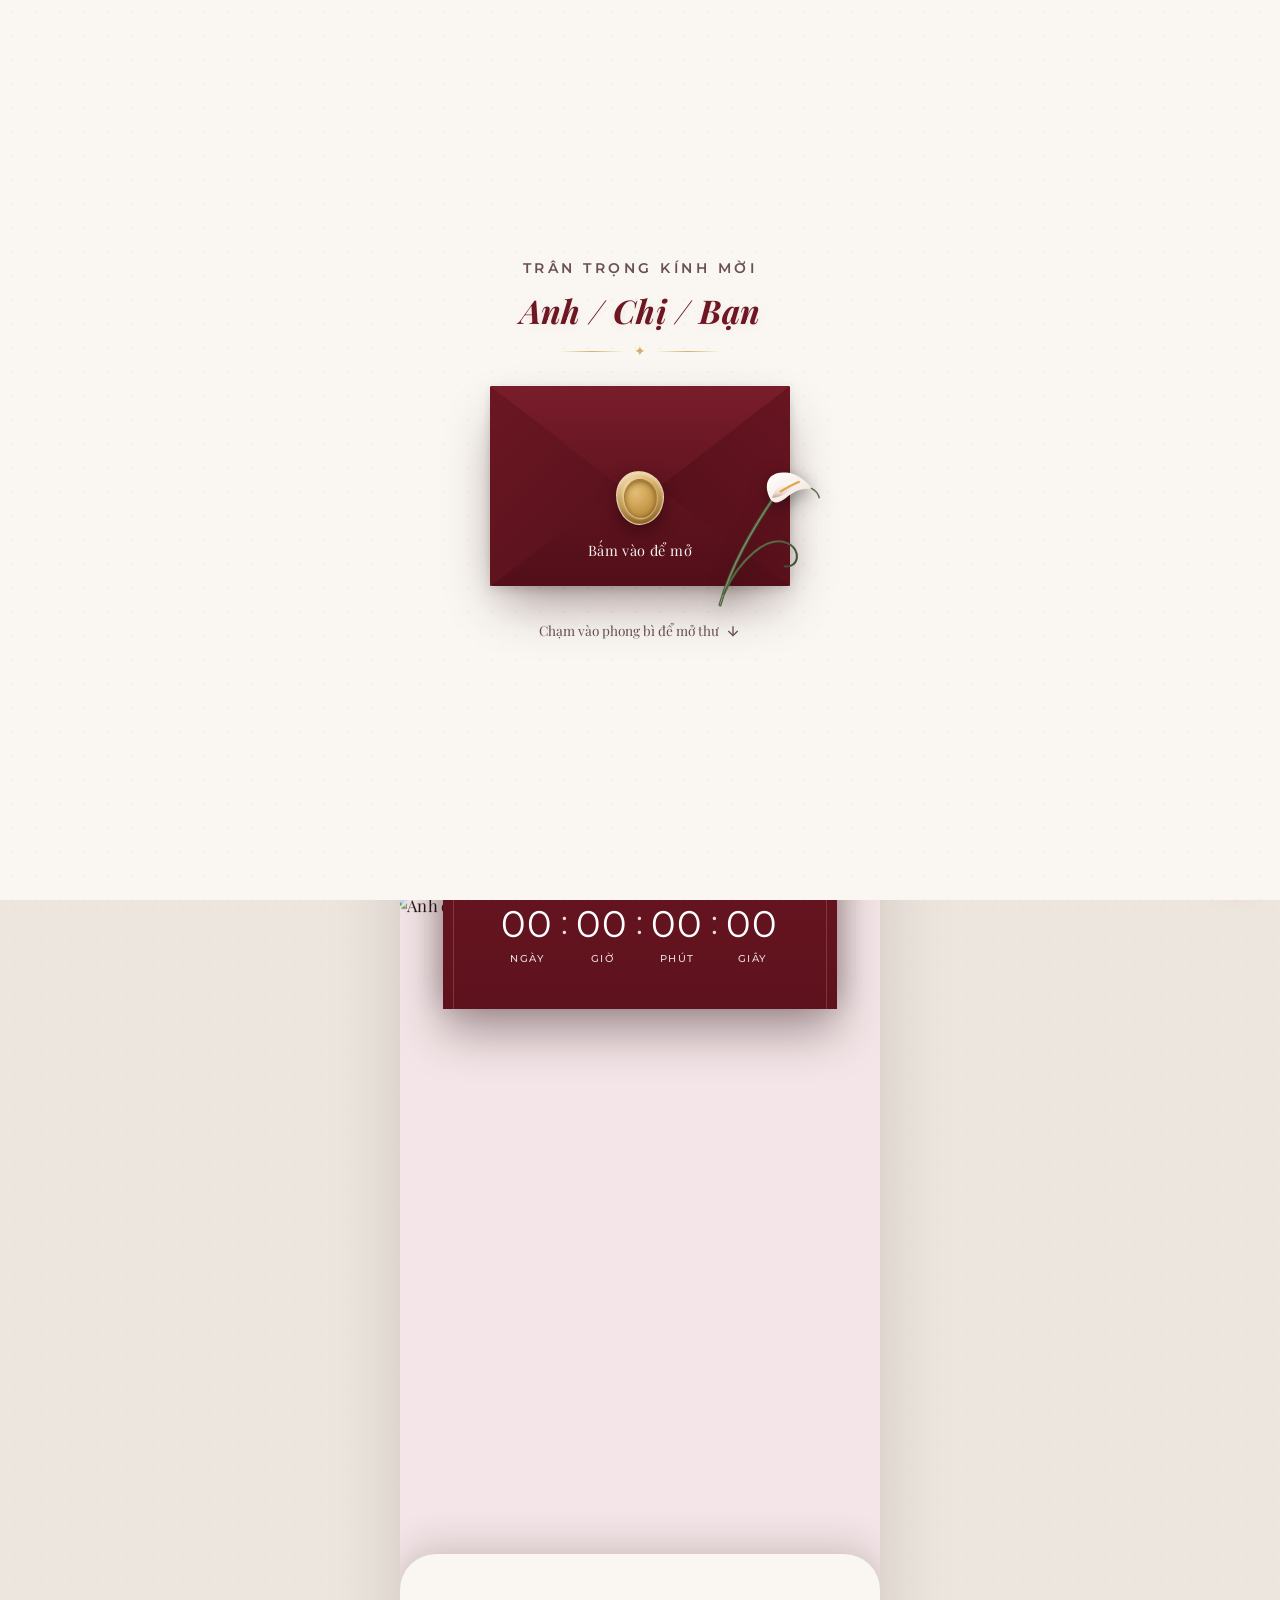
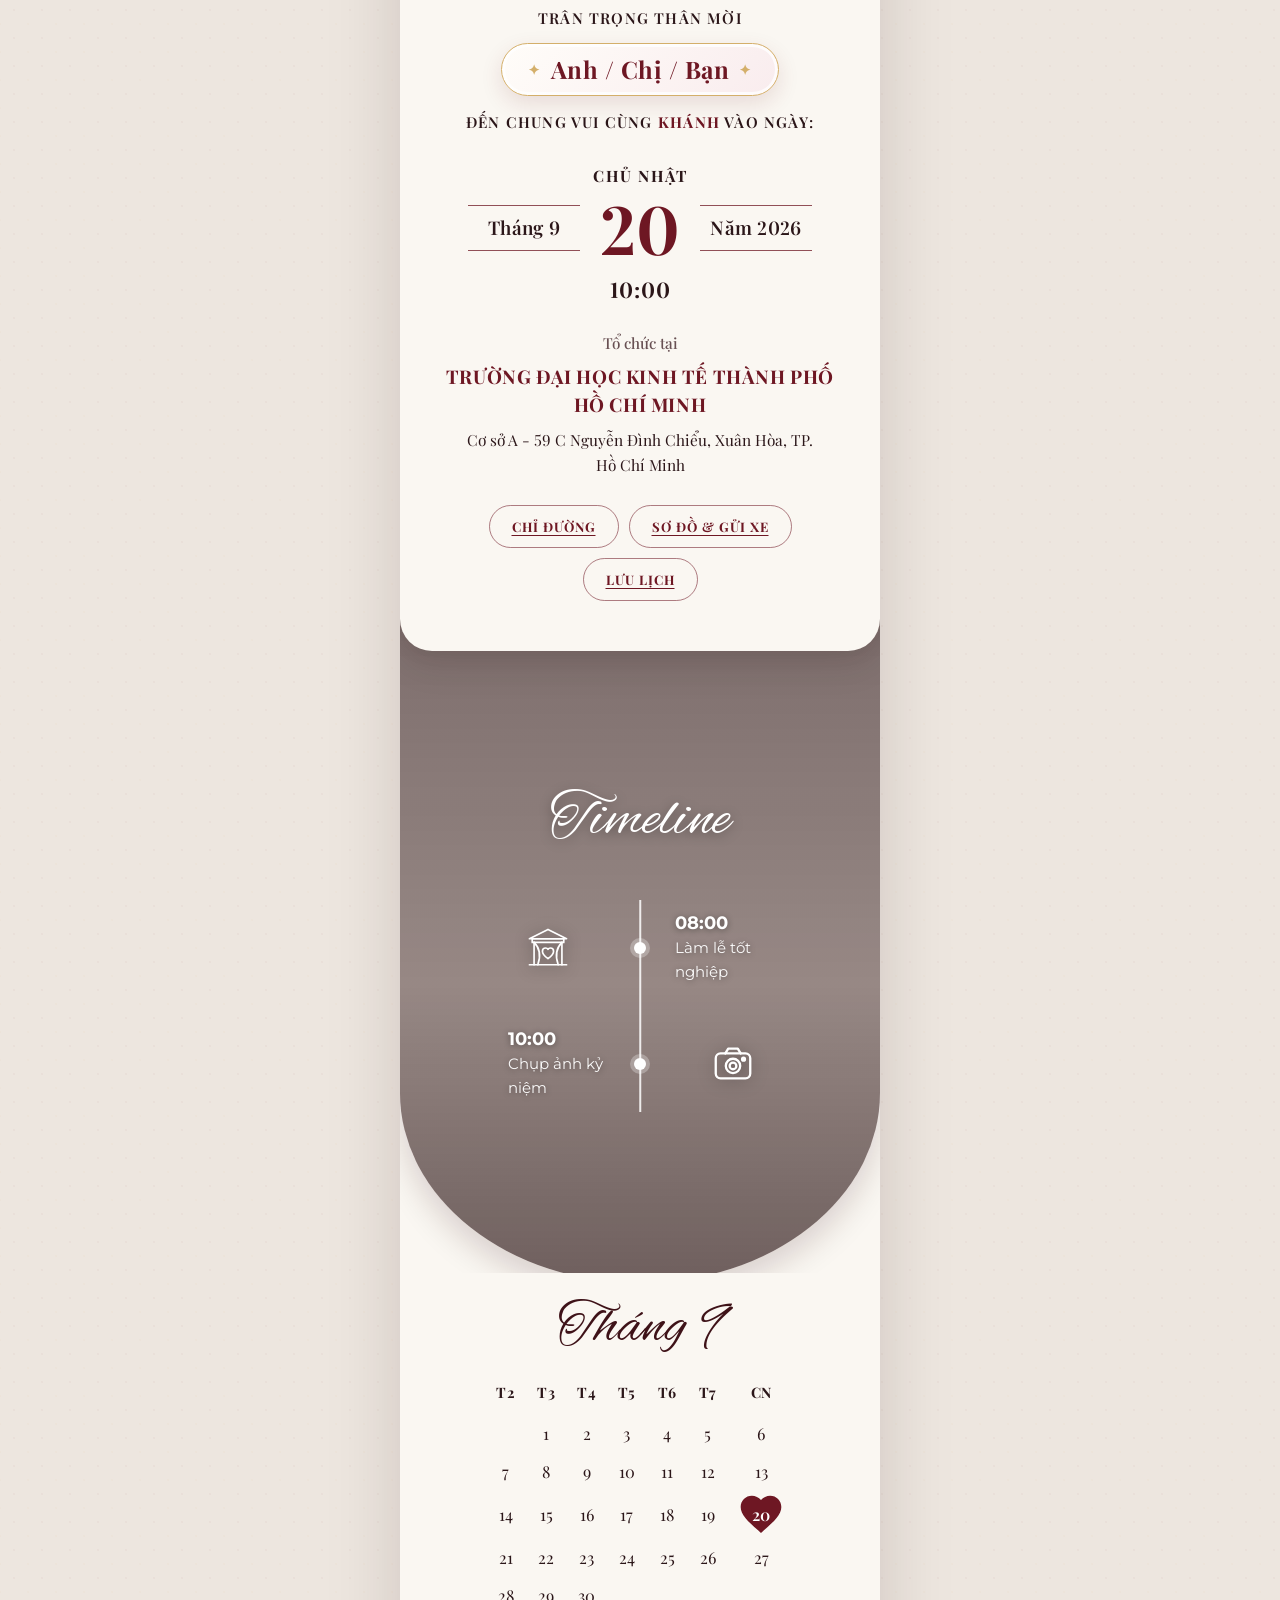
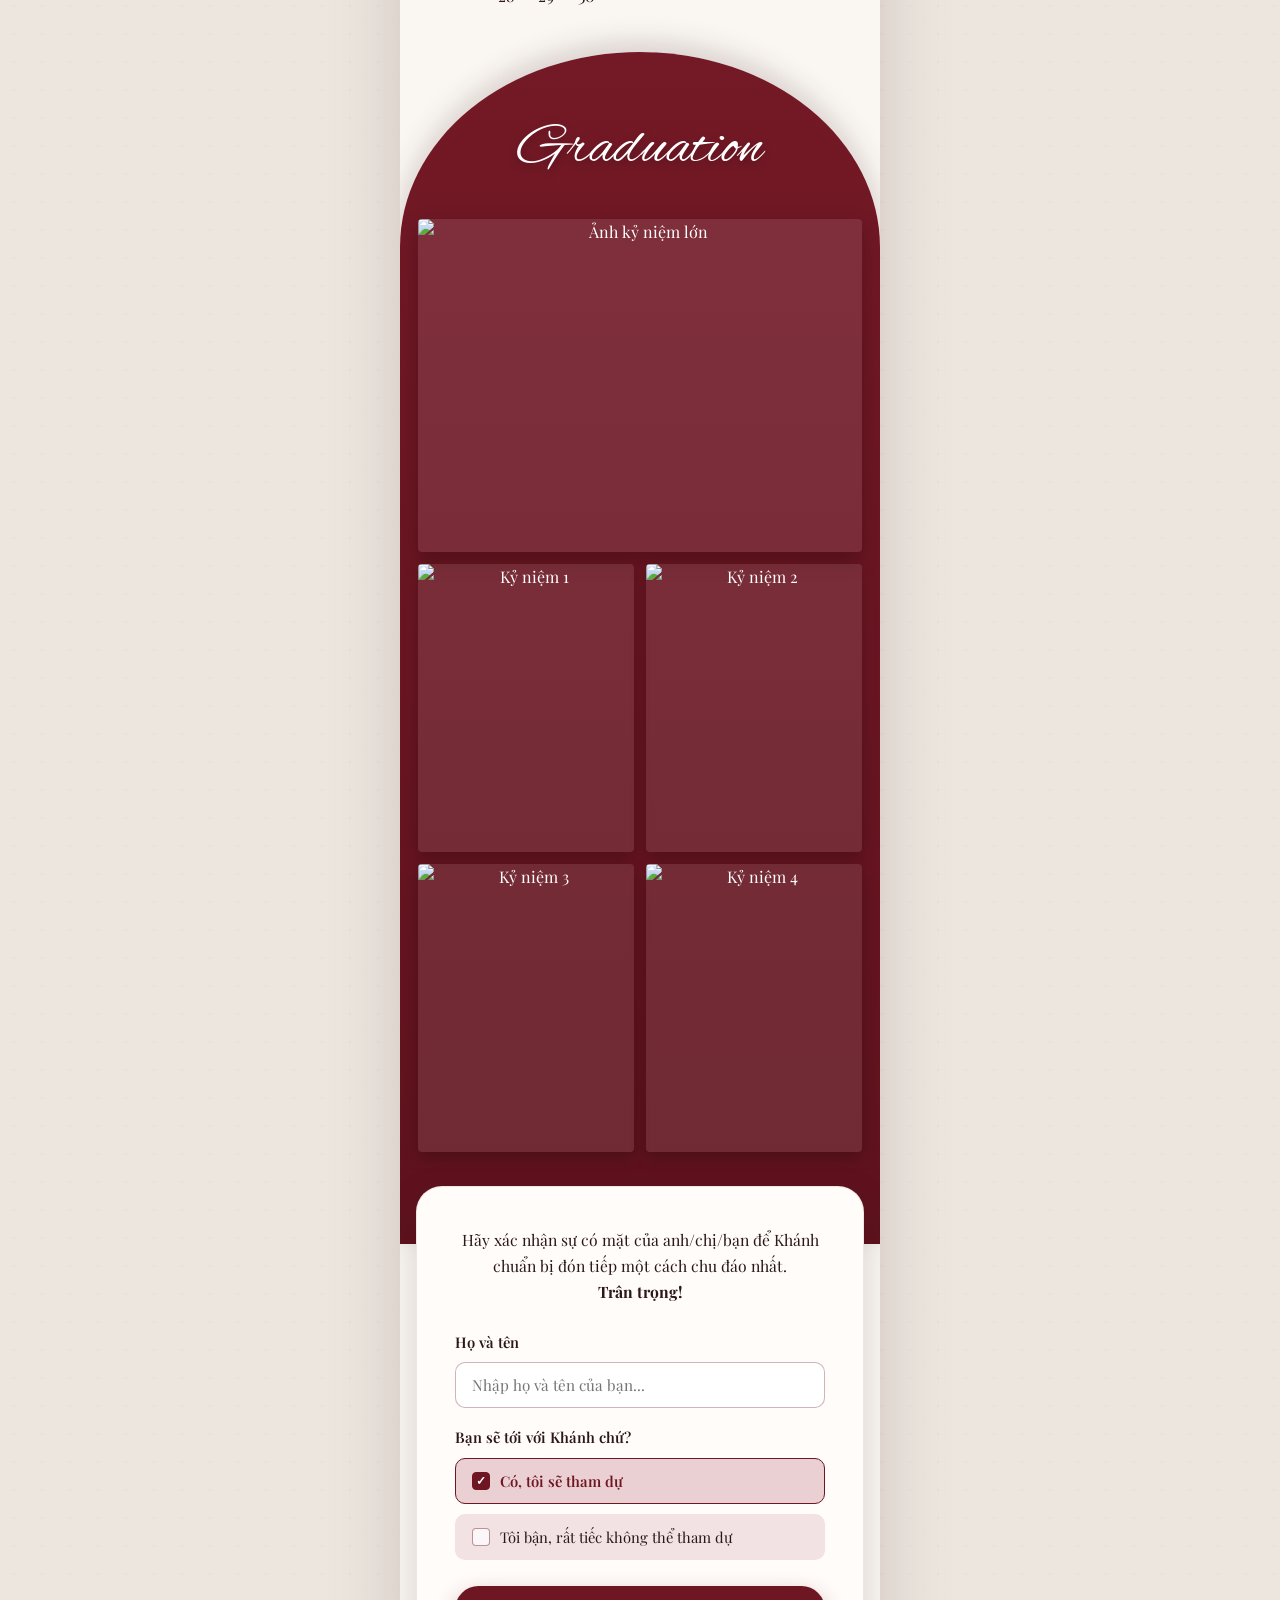
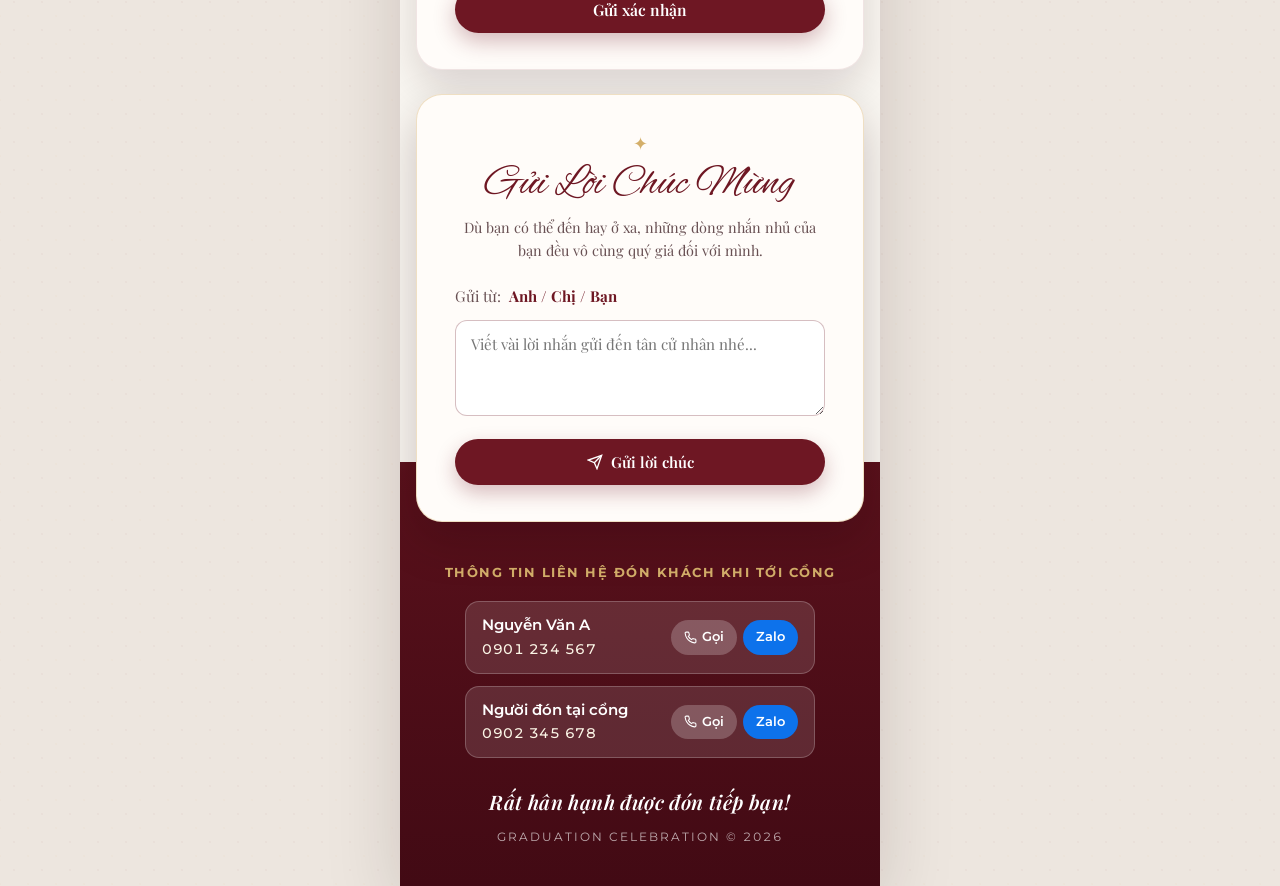
==== commit 80d530f1: "Eliminate initial default data flash on mobile when loading from Google Sheets" ====
--- a/index.html
+++ b/index.html
@@ -82,7 +82,7 @@
         <div class="envelope-inner-card">
           <div class="inner-card-border">
             <span class="inner-card-tag">GRADUATION 2026</span>
-            <span id="envelopeInnerGradName" class="inner-card-name">Nguyễn Hà Minh Khánh</span>
+            <span id="envelopeInnerGradName" class="inner-card-name"></span>
             <span class="inner-card-line"></span>
           </div>
         </div>
@@ -175,7 +175,7 @@
     <section class="landing-section name-countdown-section">
       <div class="name-countdown-inner anim-on-scroll anim-scale">
         <div class="name-block-subtitle">Lễ tốt nghiệp của</div>
-        <h1 id="graduateFullName" class="graduate-name-script font-script">Nguyễn Hà Minh Khánh</h1>
+        <h1 id="graduateFullName" class="graduate-name-script font-script">&nbsp;</h1>
         <div class="countdown-subtext">Còn có nhìu ngày đây thôi ...</div>
 
         <!-- Bộ số đếm ngược thanh lịch dạng hàng ngang -->
@@ -209,7 +209,7 @@
     <section class="landing-section portrait-photo-section">
       <div class="portrait-photo-wrapper">
         <img id="portraitPhotoImg" class="portrait-photo-img parallax-img" src="" alt="Ảnh dáng đứng cử nhân"
-          loading="lazy">
+          loading="eager">
       </div>
     </section>
 
@@ -226,7 +226,7 @@
               <span id="cardGuestName" class="guest-name-spotlight">Anh / Chị / Bạn</span>
             </div>
             <div class="ceremony-lead-text">ĐẾN CHUNG VUI CÙNG <span id="graduateShortName"
-                class="graduate-short-highlight">KHÁNH</span> VÀO NGÀY:</div>
+                class="graduate-short-highlight">MÌNH</span> VÀO NGÀY:</div>
           </div>
 
           <!-- Bố cục ngày tháng kinh điển chuẩn thiệp mời cao cấp -->
@@ -285,7 +285,7 @@
     <section class="landing-section timeline-section">
       <div class="timeline-arch-bottom-frame">
         <img id="timelinePhotoImg" class="timeline-backdrop-img parallax-img" src="" alt="Ảnh nền timeline"
-          loading="lazy">
+          loading="eager">
         <div class="timeline-arch-overlay">
           <h3 class="timeline-title-script font-script anim-on-scroll anim-up">Timeline</h3>
 
@@ -350,7 +350,7 @@
       <div class="rsvp-overlapping-card anim-on-scroll anim-up">
         <div class="rsvp-content-wrapper">
           <p class="rsvp-invitation-message">
-            Hãy xác nhận sự có mặt của anh/chị/bạn để <span id="rsvpGraduateName">Khánh</span> chuẩn bị đón tiếp một
+            Hãy xác nhận sự có mặt của anh/chị/bạn để <span id="rsvpGraduateName">mình</span> chuẩn bị đón tiếp một
             cách chu đáo nhất.<br>
             <strong>Trân trọng!</strong>
           </p>
@@ -363,7 +363,7 @@
             </div>
 
             <div class="rsvp-form-group">
-              <label class="rsvp-label">Bạn sẽ tới với <span id="rsvpHostName">Khánh</span> chứ?</label>
+              <label class="rsvp-label">Bạn sẽ tới với <span id="rsvpHostName">mình</span> chứ?</label>
               <div class="rsvp-choice-buttons">
                 <button id="btnAttend" class="btn-rsvp-choice btn-attend-choice selected" type="button">
                   <span class="choice-checkbox">✓</span>
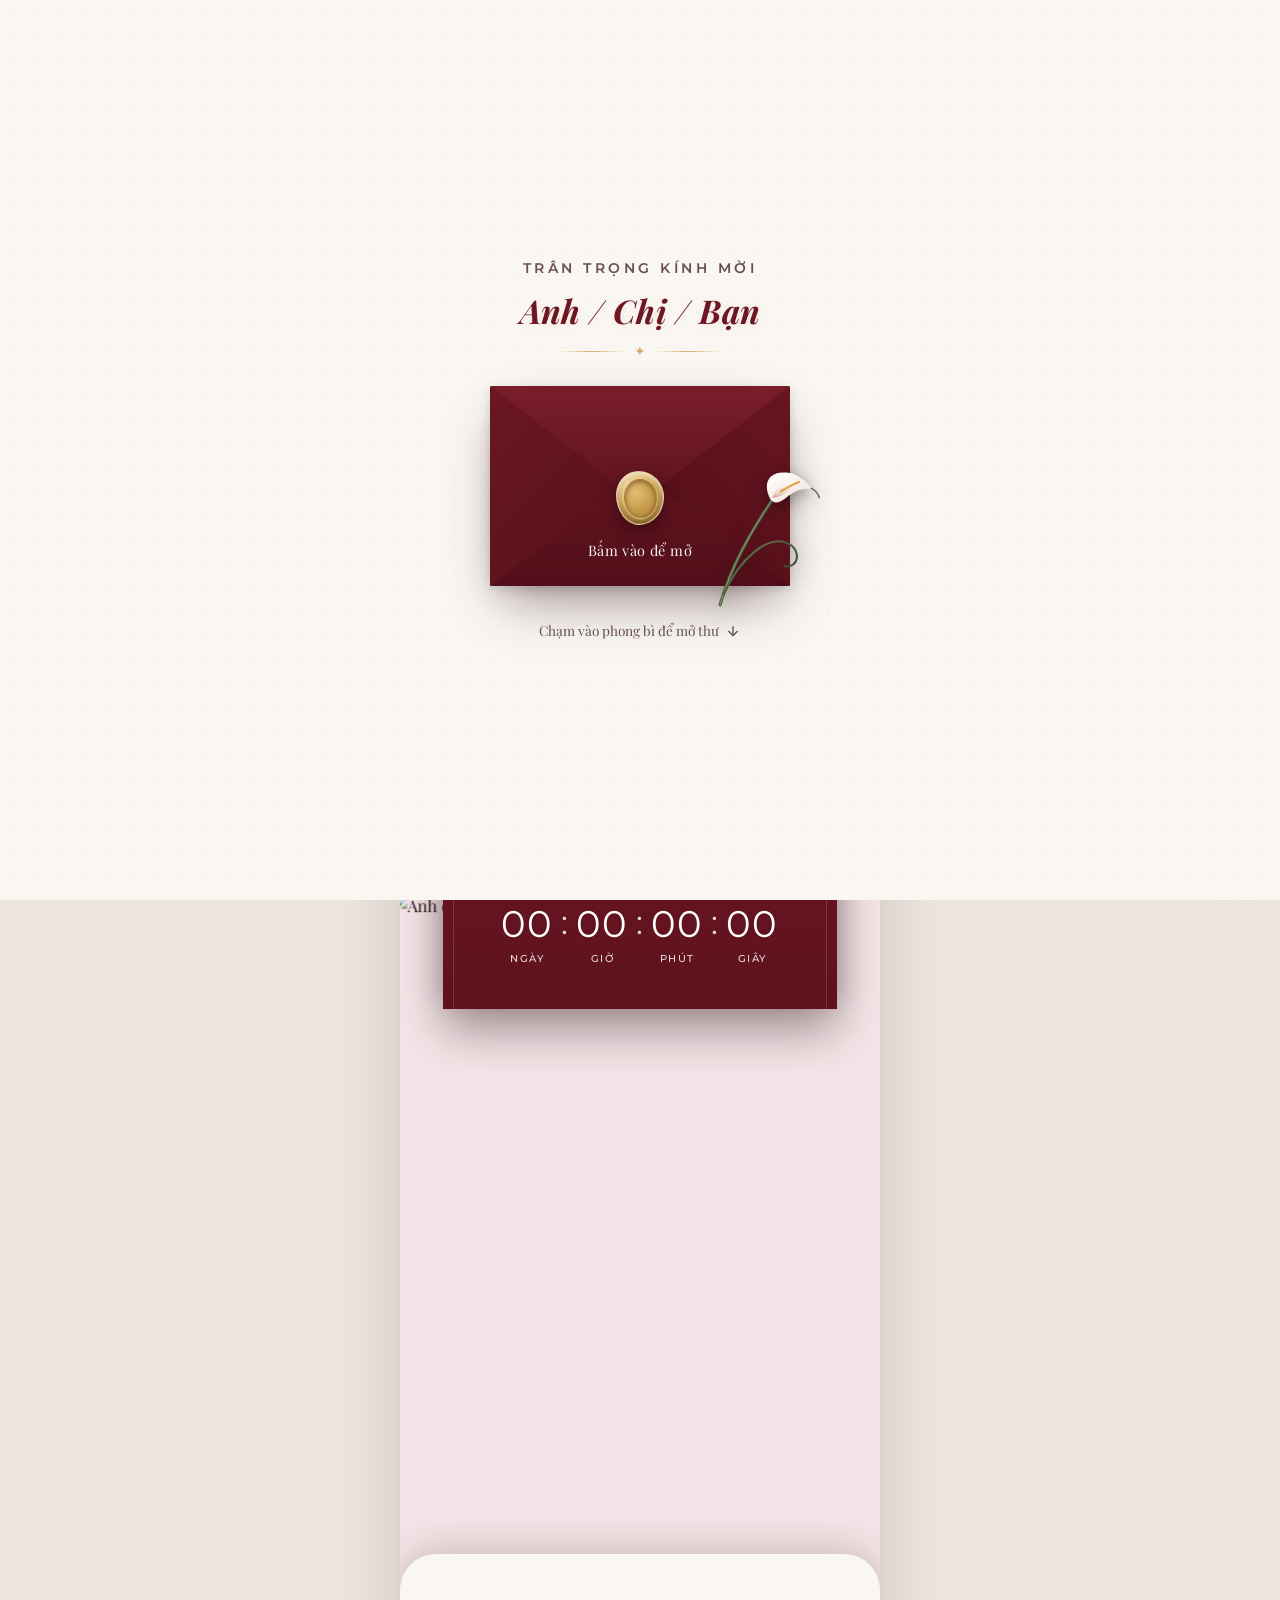
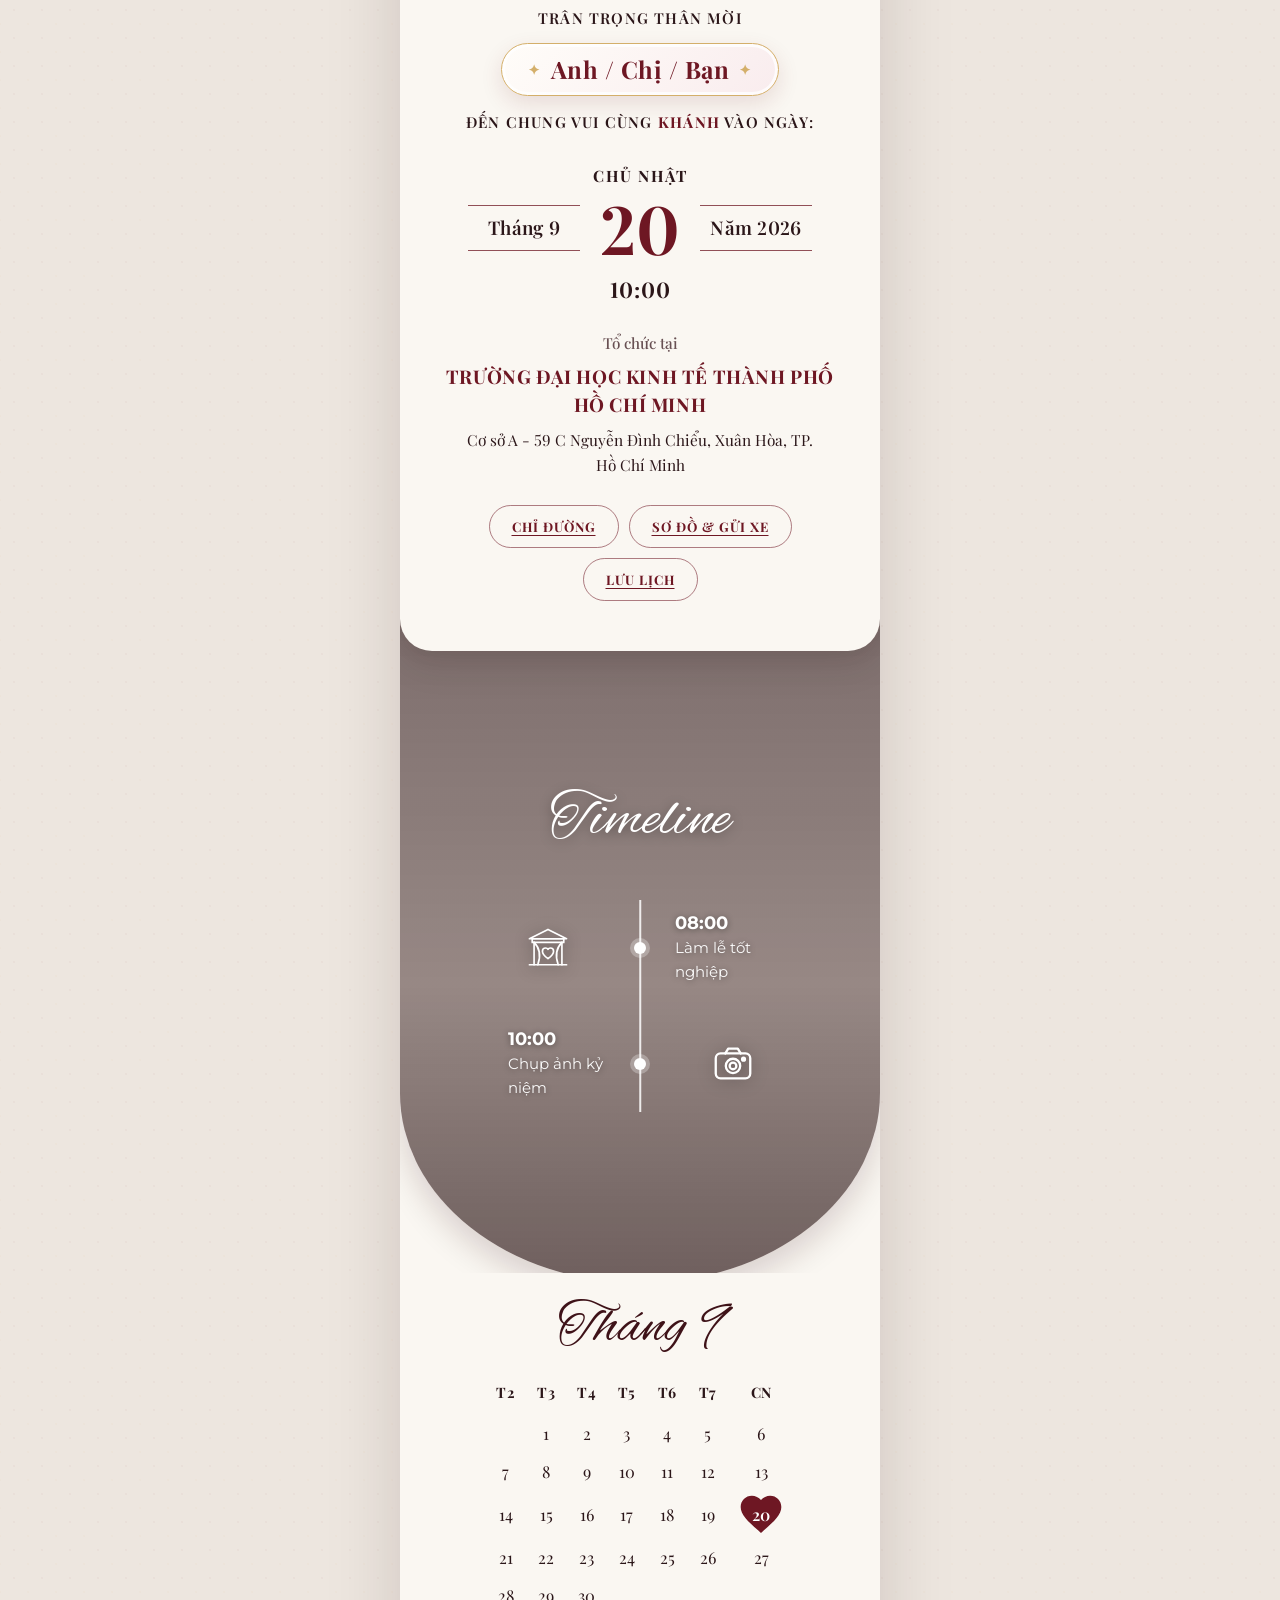
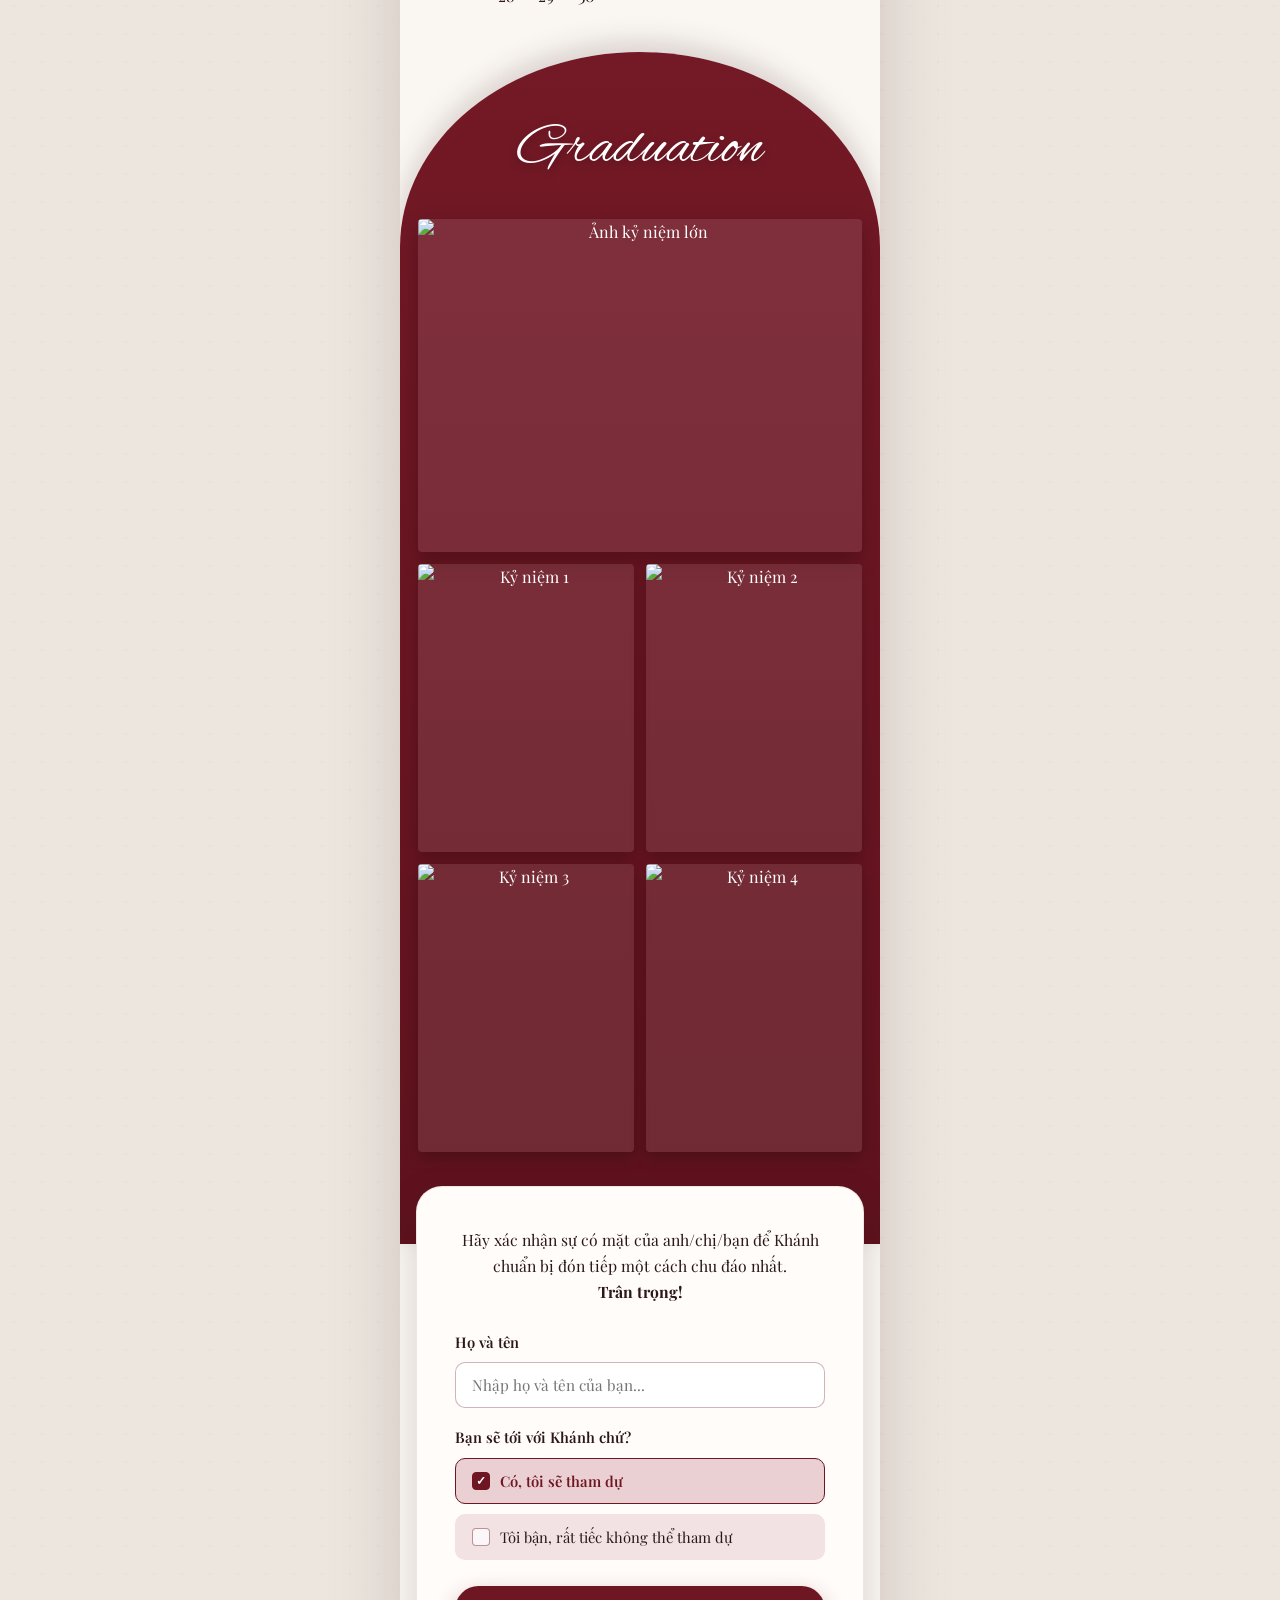
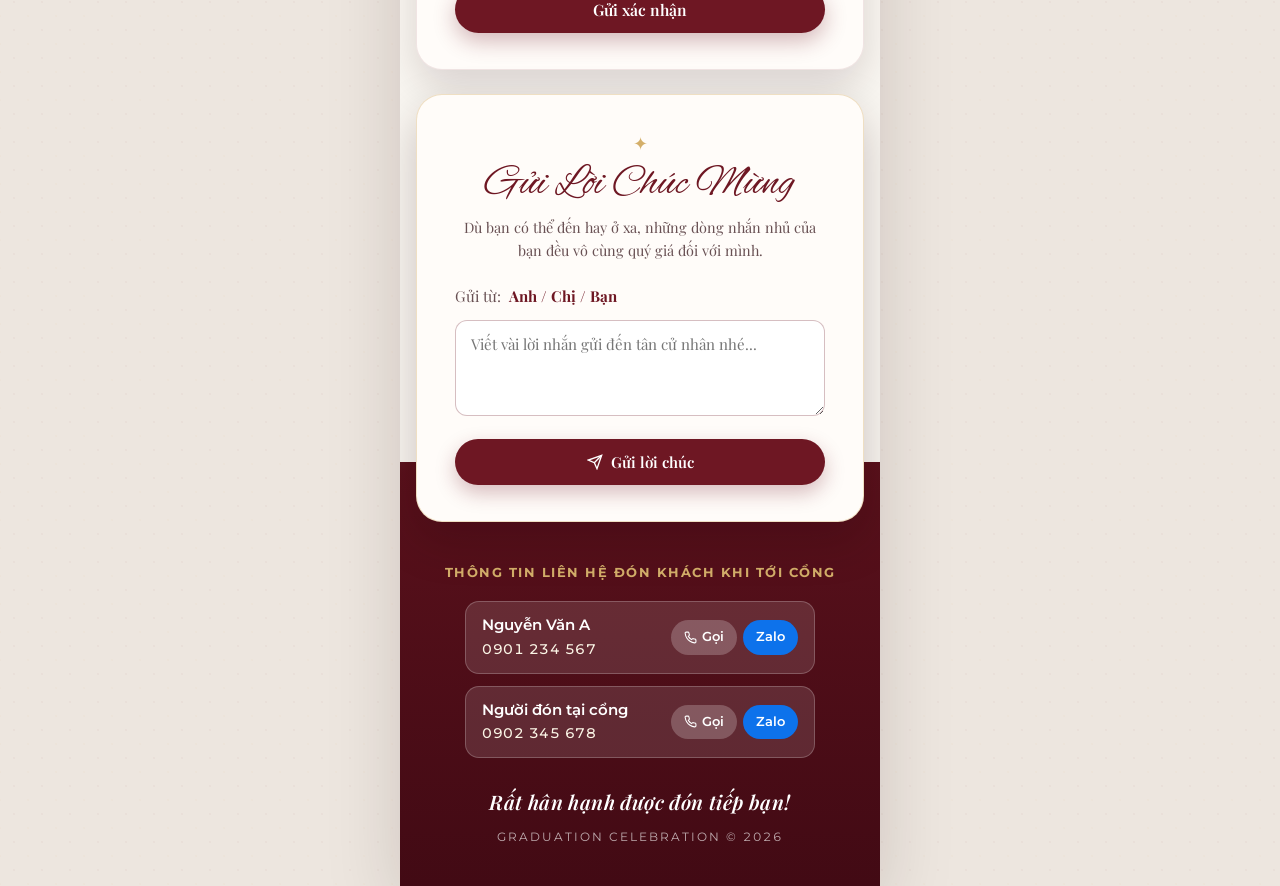
==== commit 45b8e621: "Add custom luxury Open Graph cover image for link previews" ====
--- a/index.html
+++ b/index.html
@@ -7,11 +7,15 @@
   <title>Thiệp Mời Lễ Tốt Nghiệp 🎓</title>
 
   <!-- Meta tags cho SEO & chia sẻ Zalo, Facebook, iMessage -->
-  <meta property="og:title" content="Thư Mời Lễ Tốt Nghiệp Đại Học 🎓">
+  <meta property="og:title" content="Thiệp Mời Lễ Tốt Nghiệp 🎓 | Graduation Ceremony Invitation">
   <meta property="og:description"
-    content="Trân trọng kính mời bạn đến chung vui cùng mình trong buổi lễ tốt nghiệp đại học!">
-  <meta property="og:image" content="https://images.unsplash.com/photo-1523240795612-9a054b0db644?q=80&w=1000">
+    content="Trân trọng kính mời bạn đến tham dự và chung vui trong buổi Lễ Tốt Nghiệp!">
+  <meta property="og:image" content="https://sangngo552004.github.io/invite-paper/assets/images/og-cover.jpg">
+  <meta property="og:image:width" content="1200">
+  <meta property="og:image:height" content="630">
   <meta property="og:type" content="website">
+  <meta name="twitter:card" content="summary_large_image">
+  <meta name="twitter:image" content="https://sangngo552004.github.io/invite-paper/assets/images/og-cover.jpg">
 
   <!-- FONT CHỮ CAO CẤP: Playfair Display + Cormorant Garamond + Alex Brush / Dancing Script + Montserrat -->
   <link rel="preconnect" href="https://fonts.googleapis.com">
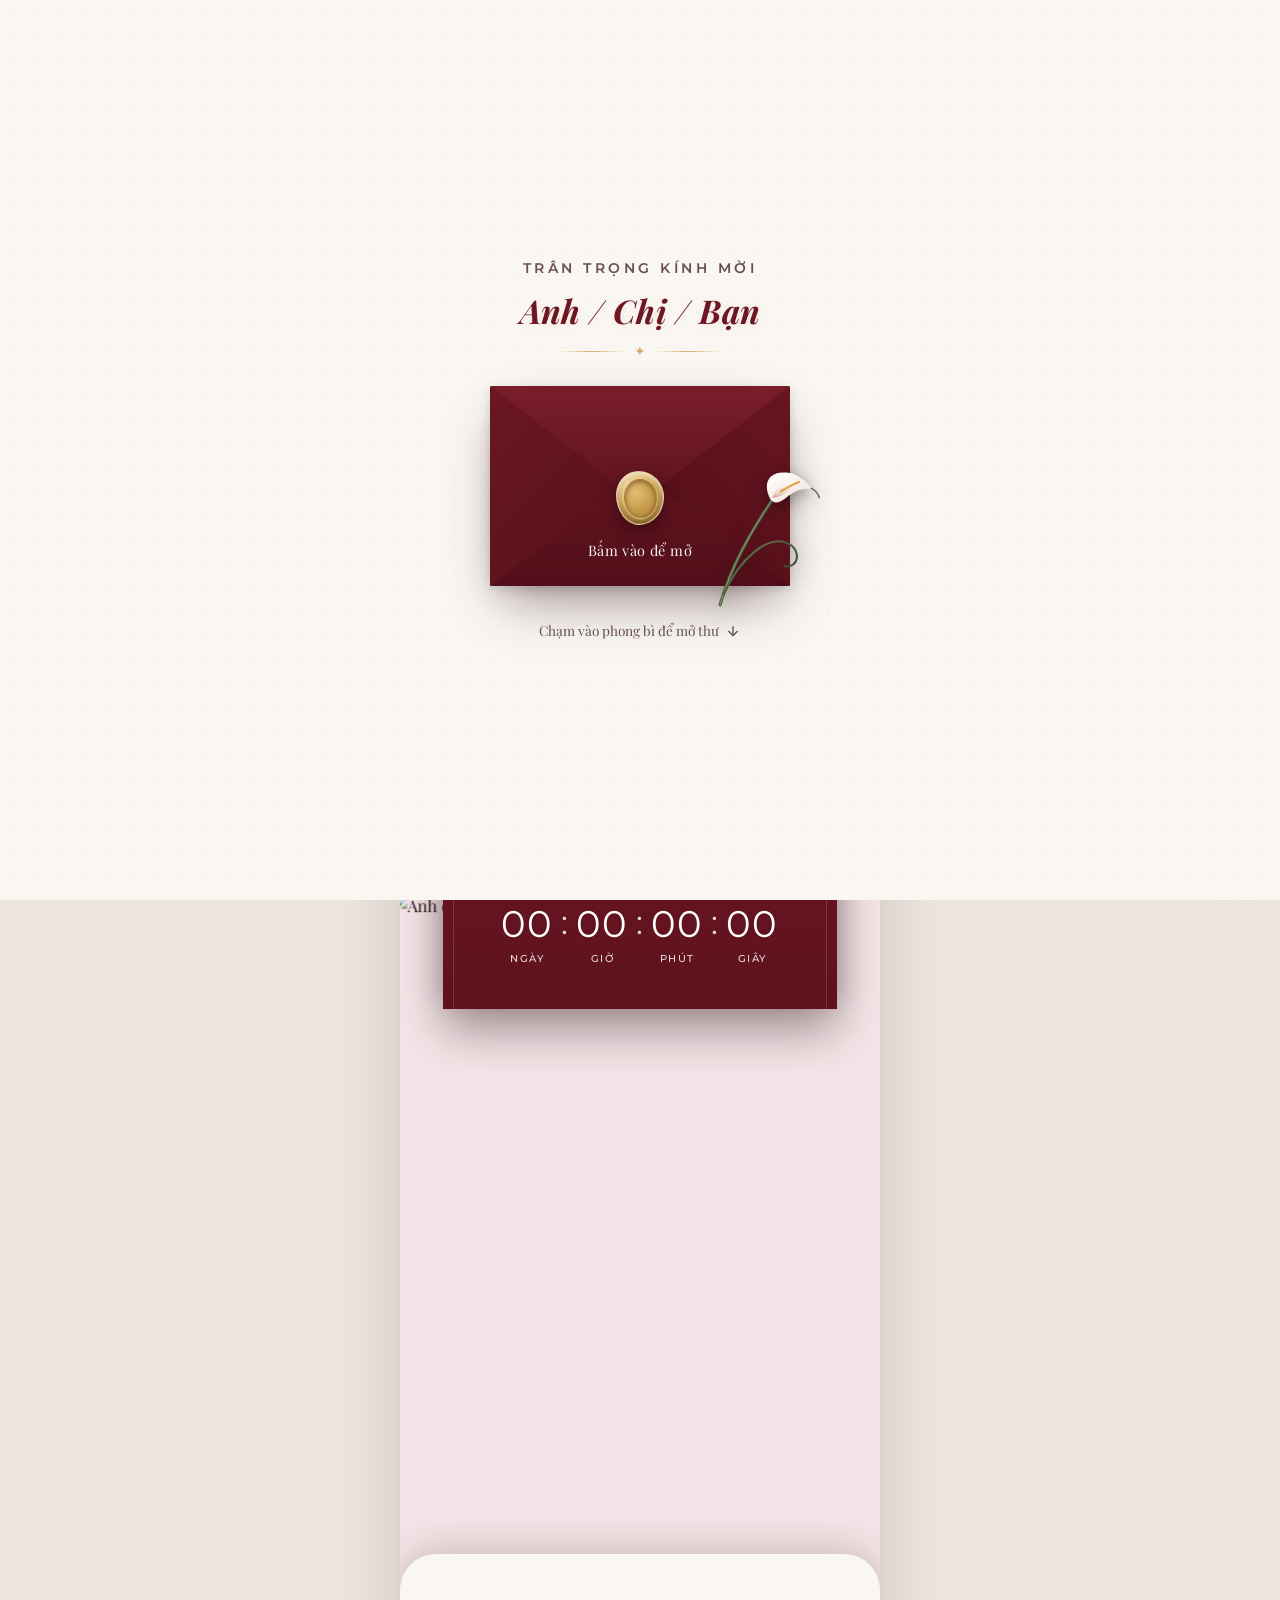
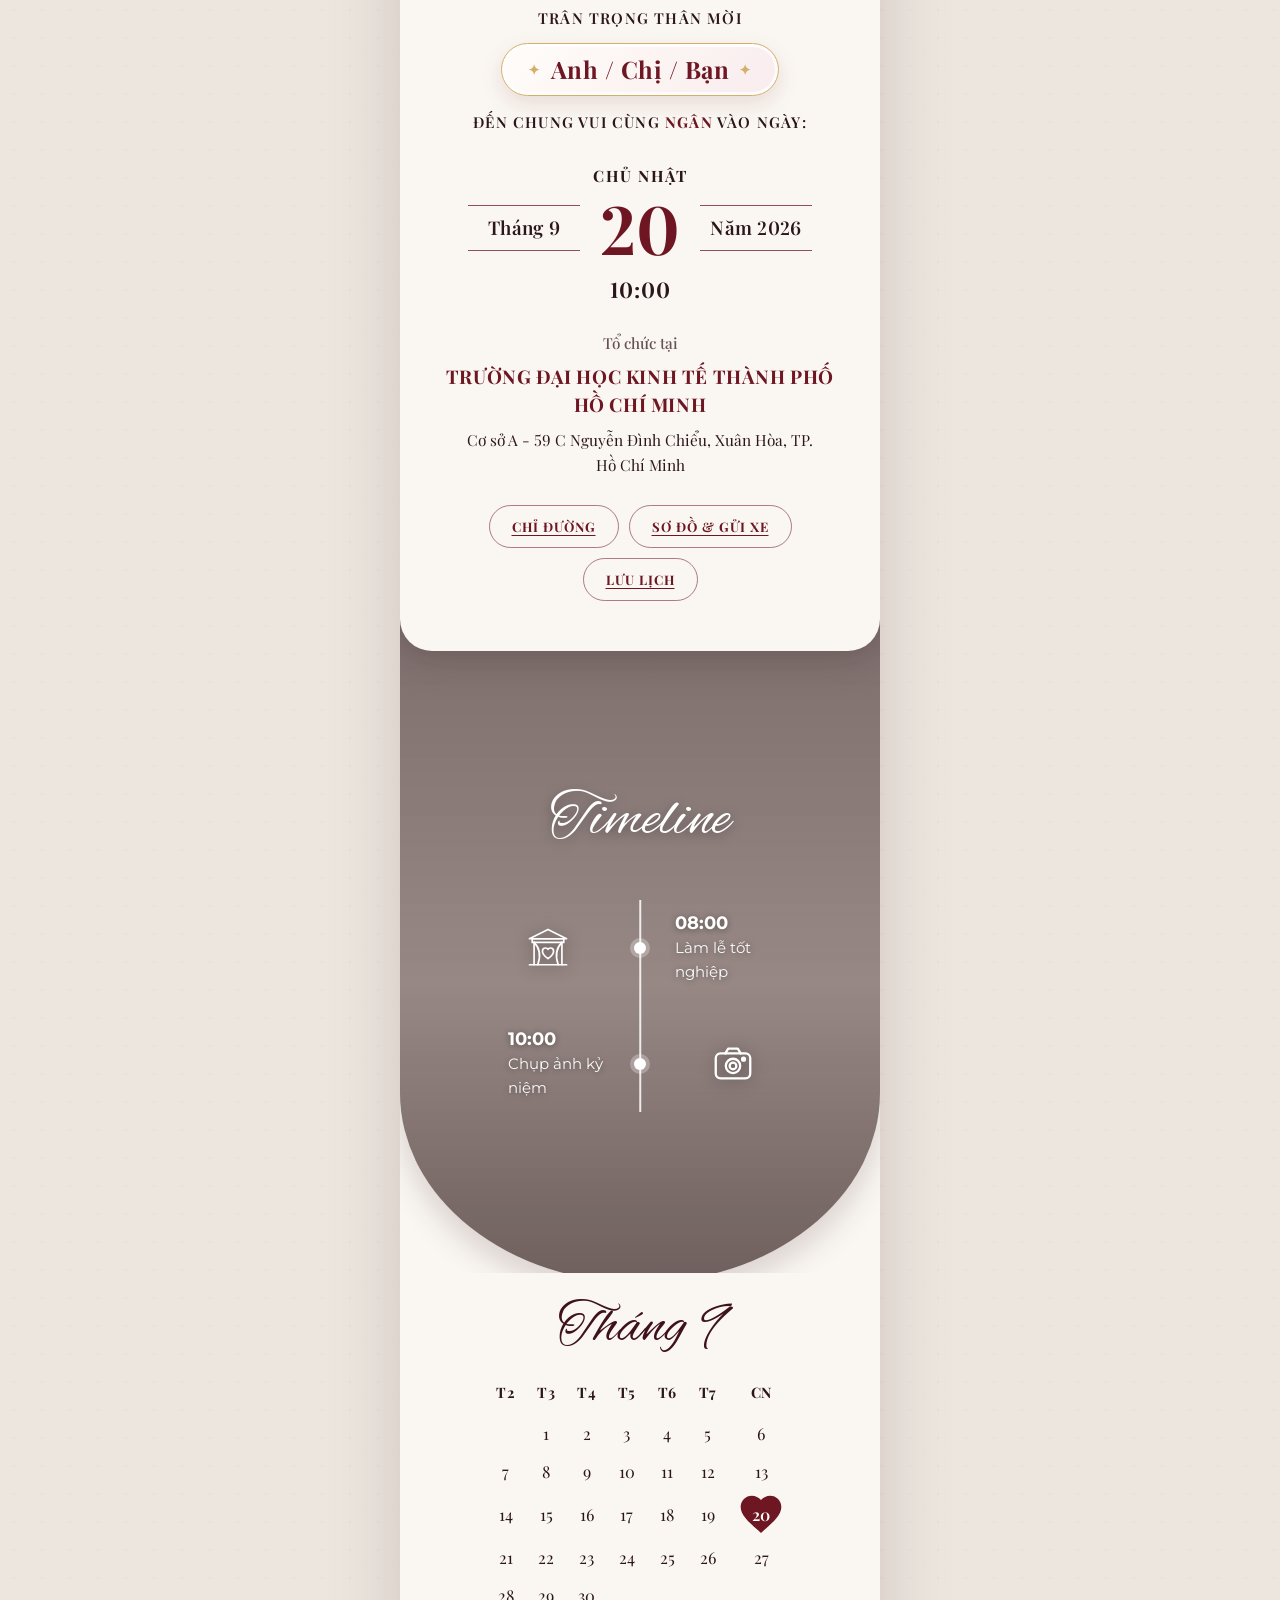
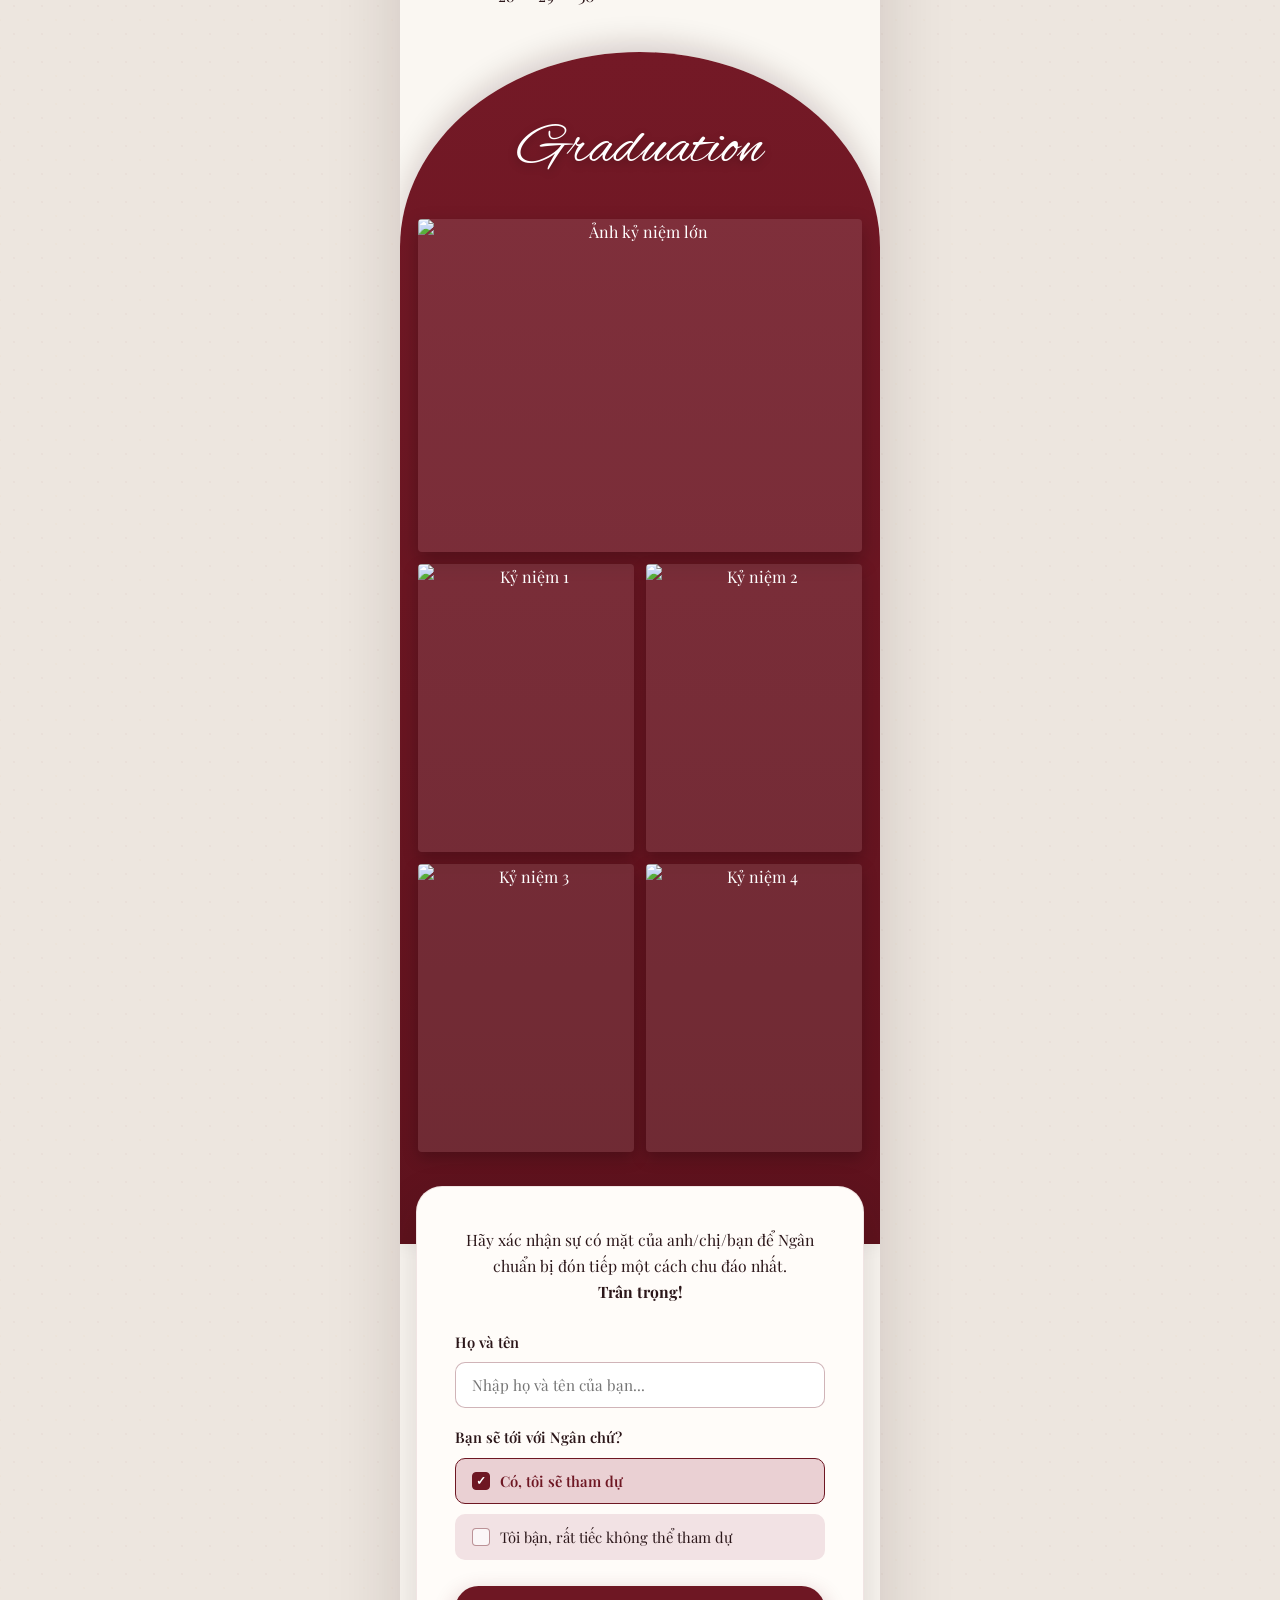
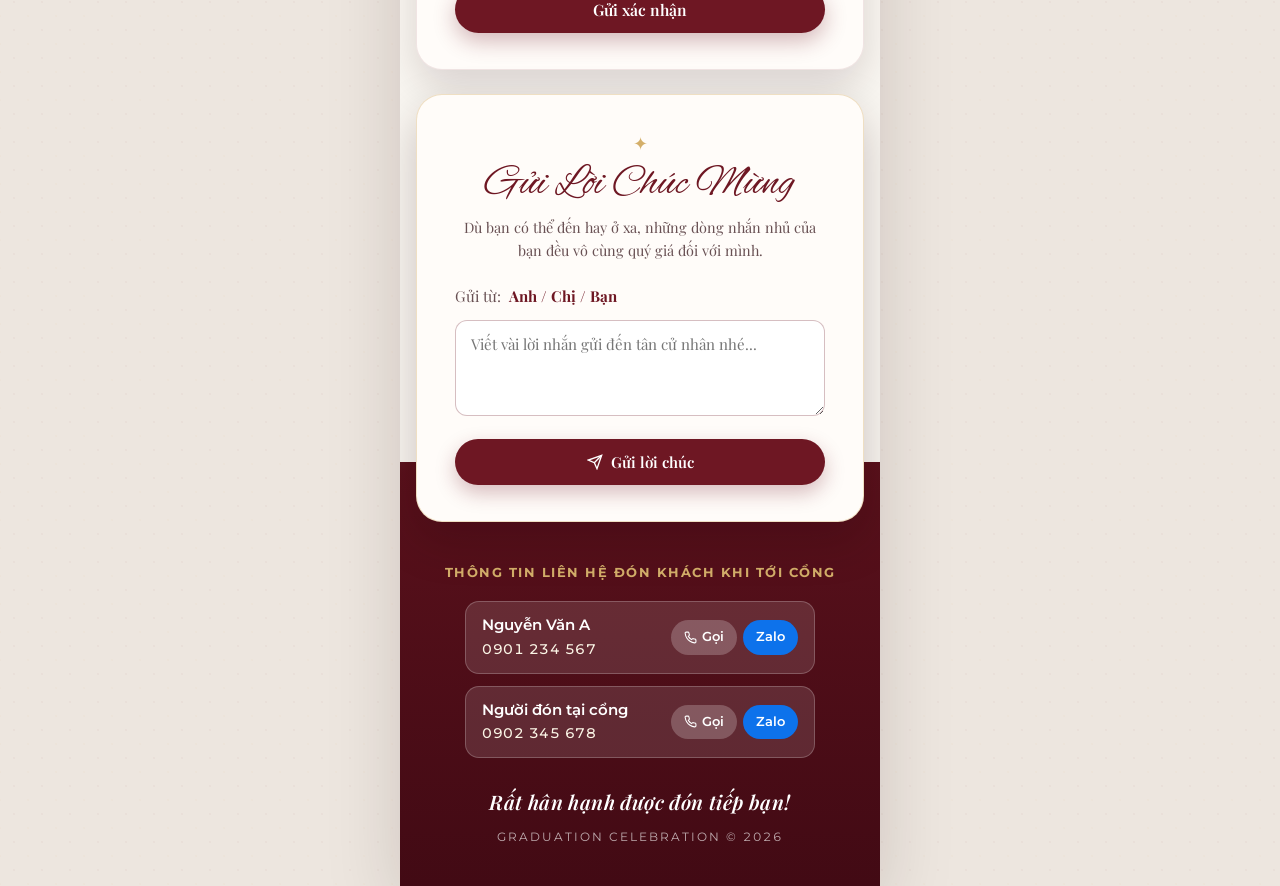
==== commit e8d539d3: "Shorten guest links to ?id=gXX, add graduation seal favicon, and set title to Kim Ngan" ====
--- a/index.html
+++ b/index.html
@@ -4,18 +4,25 @@
 <head>
   <meta charset="UTF-8">
   <meta name="viewport" content="width=device-width, initial-scale=1.0, maximum-scale=1.0, user-scalable=no">
-  <title>Thiệp Mời Lễ Tốt Nghiệp 🎓</title>
+  <title>Thiệp Mời Tốt Nghiệp của Kim Ngân 🎓</title>
+
+  <!-- Favicon & App Icon (Logo con dấu mũ cử nhân Đỏ Đô & Vàng Kim trên tab trình duyệt) -->
+  <link rel="icon" type="image/svg+xml" href="assets/images/favicon.svg">
+  <link rel="apple-touch-icon" href="assets/images/og-cover.jpg">
 
   <!-- Meta tags cho SEO & chia sẻ Zalo, Facebook, iMessage -->
-  <meta property="og:title" content="Thiệp Mời Lễ Tốt Nghiệp 🎓 | Graduation Ceremony Invitation">
+  <meta property="og:title" content="Thiệp Mời Tốt Nghiệp của Kim Ngân 🎓">
   <meta property="og:description"
-    content="Trân trọng kính mời bạn đến tham dự và chung vui trong buổi Lễ Tốt Nghiệp!">
-  <meta property="og:image" content="https://sangngo552004.github.io/invite-paper/assets/images/og-cover.jpg">
+    content="Trân trọng kính mời bạn đến tham dự và chung vui trong buổi Lễ Tốt Nghiệp của Kim Ngân!">
+  <meta property="og:image" content="https://ngan-graduation.is-local.org/assets/images/og-cover.jpg">
   <meta property="og:image:width" content="1200">
   <meta property="og:image:height" content="630">
   <meta property="og:type" content="website">
   <meta name="twitter:card" content="summary_large_image">
-  <meta name="twitter:image" content="https://sangngo552004.github.io/invite-paper/assets/images/og-cover.jpg">
+  <meta name="twitter:title" content="Thiệp Mời Tốt Nghiệp của Kim Ngân 🎓">
+  <meta name="twitter:description"
+    content="Trân trọng kính mời bạn đến tham dự và chung vui trong buổi Lễ Tốt Nghiệp của Kim Ngân!">
+  <meta name="twitter:image" content="https://ngan-graduation.is-local.org/assets/images/og-cover.jpg">
 
   <!-- FONT CHỮ CAO CẤP: Playfair Display + Cormorant Garamond + Alex Brush / Dancing Script + Montserrat -->
   <link rel="preconnect" href="https://fonts.googleapis.com">
@@ -75,7 +82,7 @@
     <div class="envelope-wrapper">
 
       <div class="envelope-header-subtitle">TRÂN TRỌNG KÍNH MỜI</div>
-      <div id="envelopeGuestName" class="envelope-header-guest">Anh / Chị / Bạn</div>
+      <div id="envelopeGuestName" class="envelope-header-guest">&nbsp;</div>
       <div class="envelope-guest-divider" aria-hidden="true"><span>✦</span></div>
 
       <!-- Thân Phong Bì Có Thiệp Trượt Lên, Nắp Gập 3D, Con Dấu Sáp & Hoa Calla Lily -->
@@ -227,7 +234,7 @@
           <div class="ceremony-to-header anim-on-scroll anim-up">
             <div class="ceremony-lead-text">TRÂN TRỌNG THÂN MỜI</div>
             <div class="guest-name-spotlight-wrap">
-              <span id="cardGuestName" class="guest-name-spotlight">Anh / Chị / Bạn</span>
+              <span id="cardGuestName" class="guest-name-spotlight">&nbsp;</span>
             </div>
             <div class="ceremony-lead-text">ĐẾN CHUNG VUI CÙNG <span id="graduateShortName"
                 class="graduate-short-highlight">MÌNH</span> VÀO NGÀY:</div>
